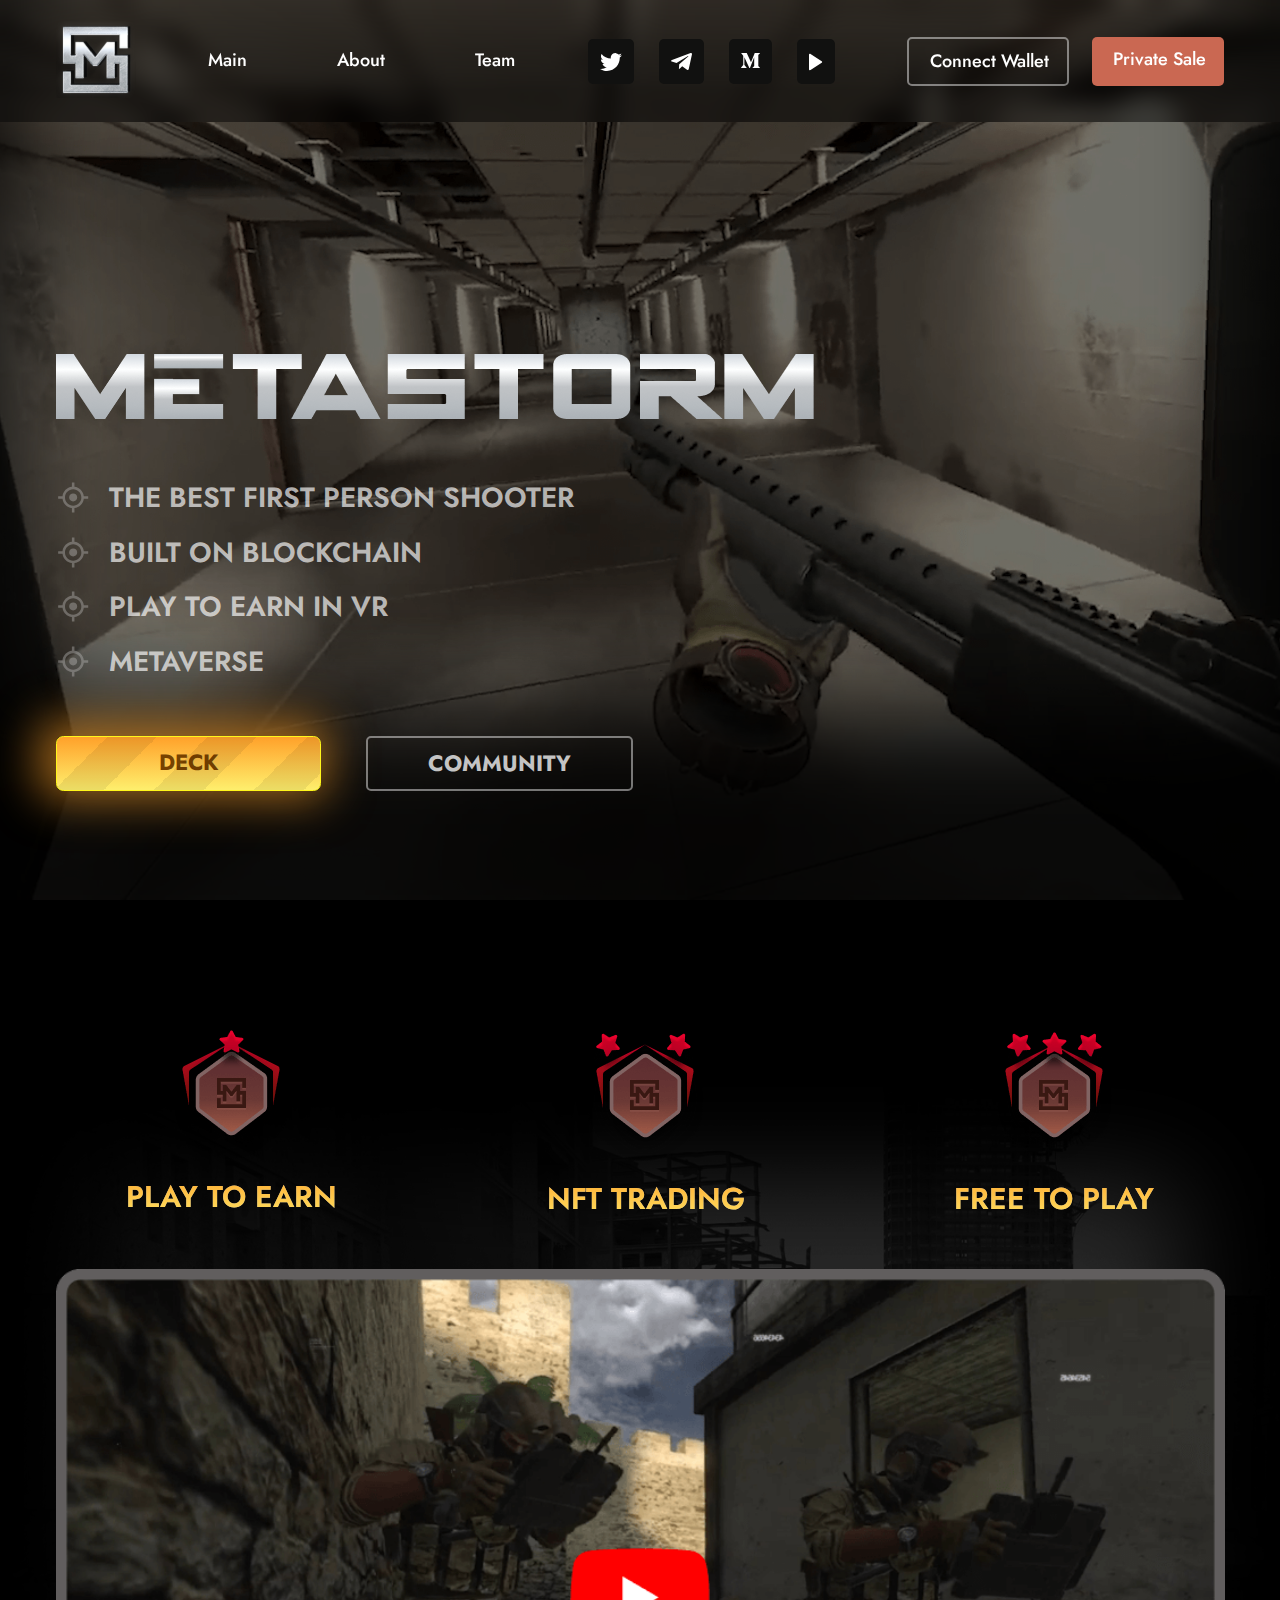
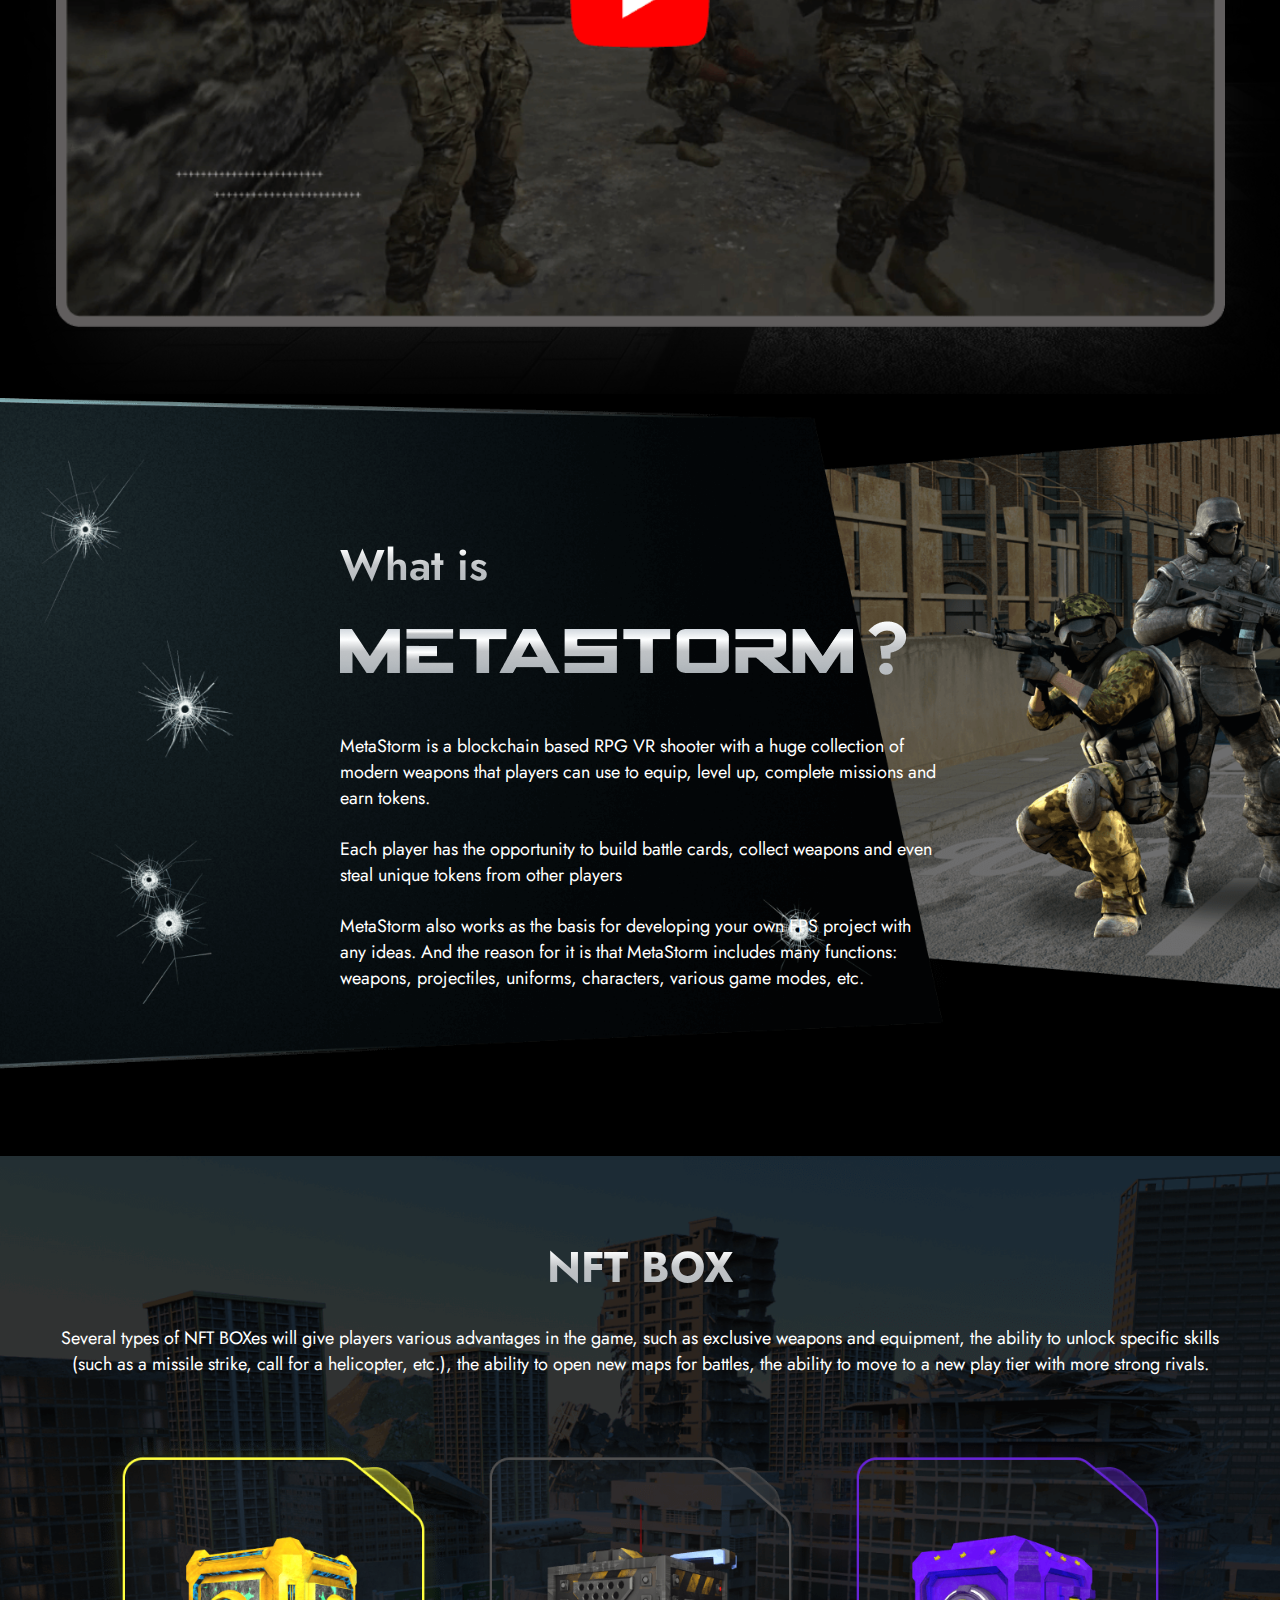
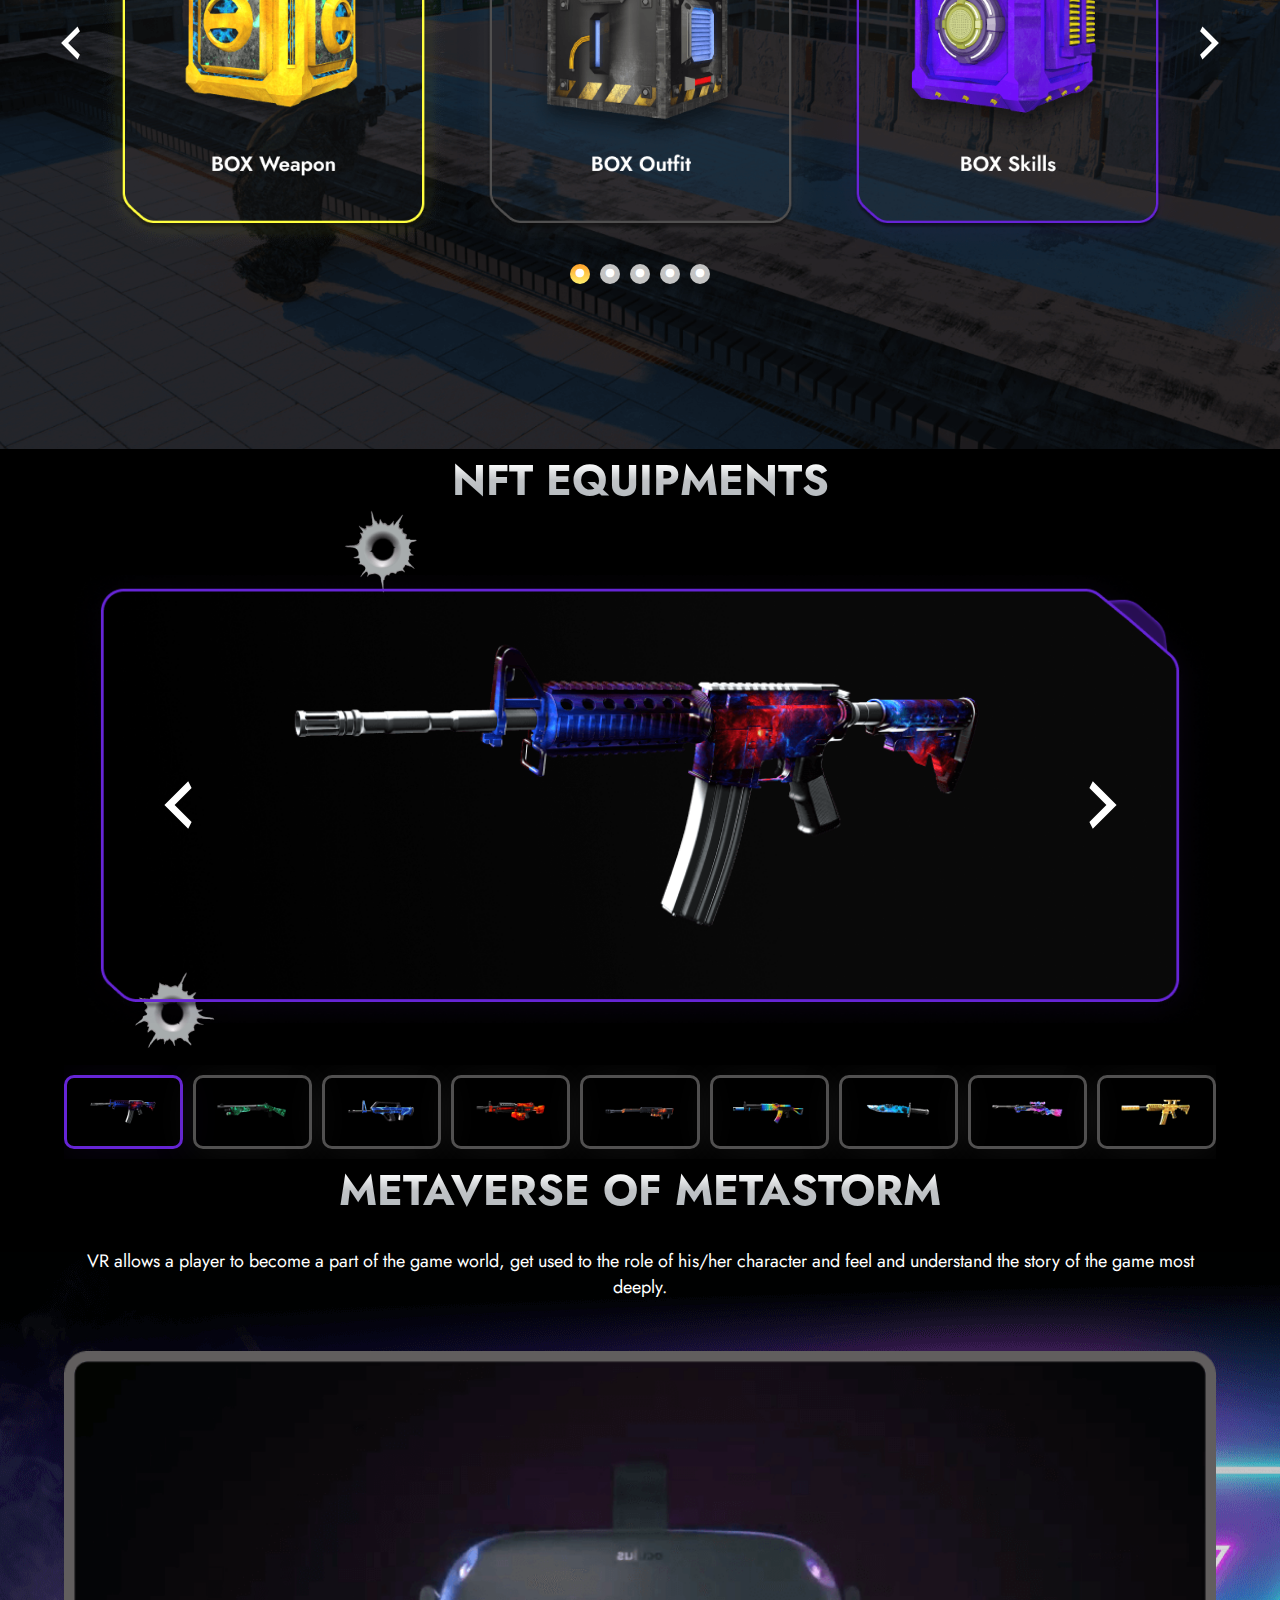
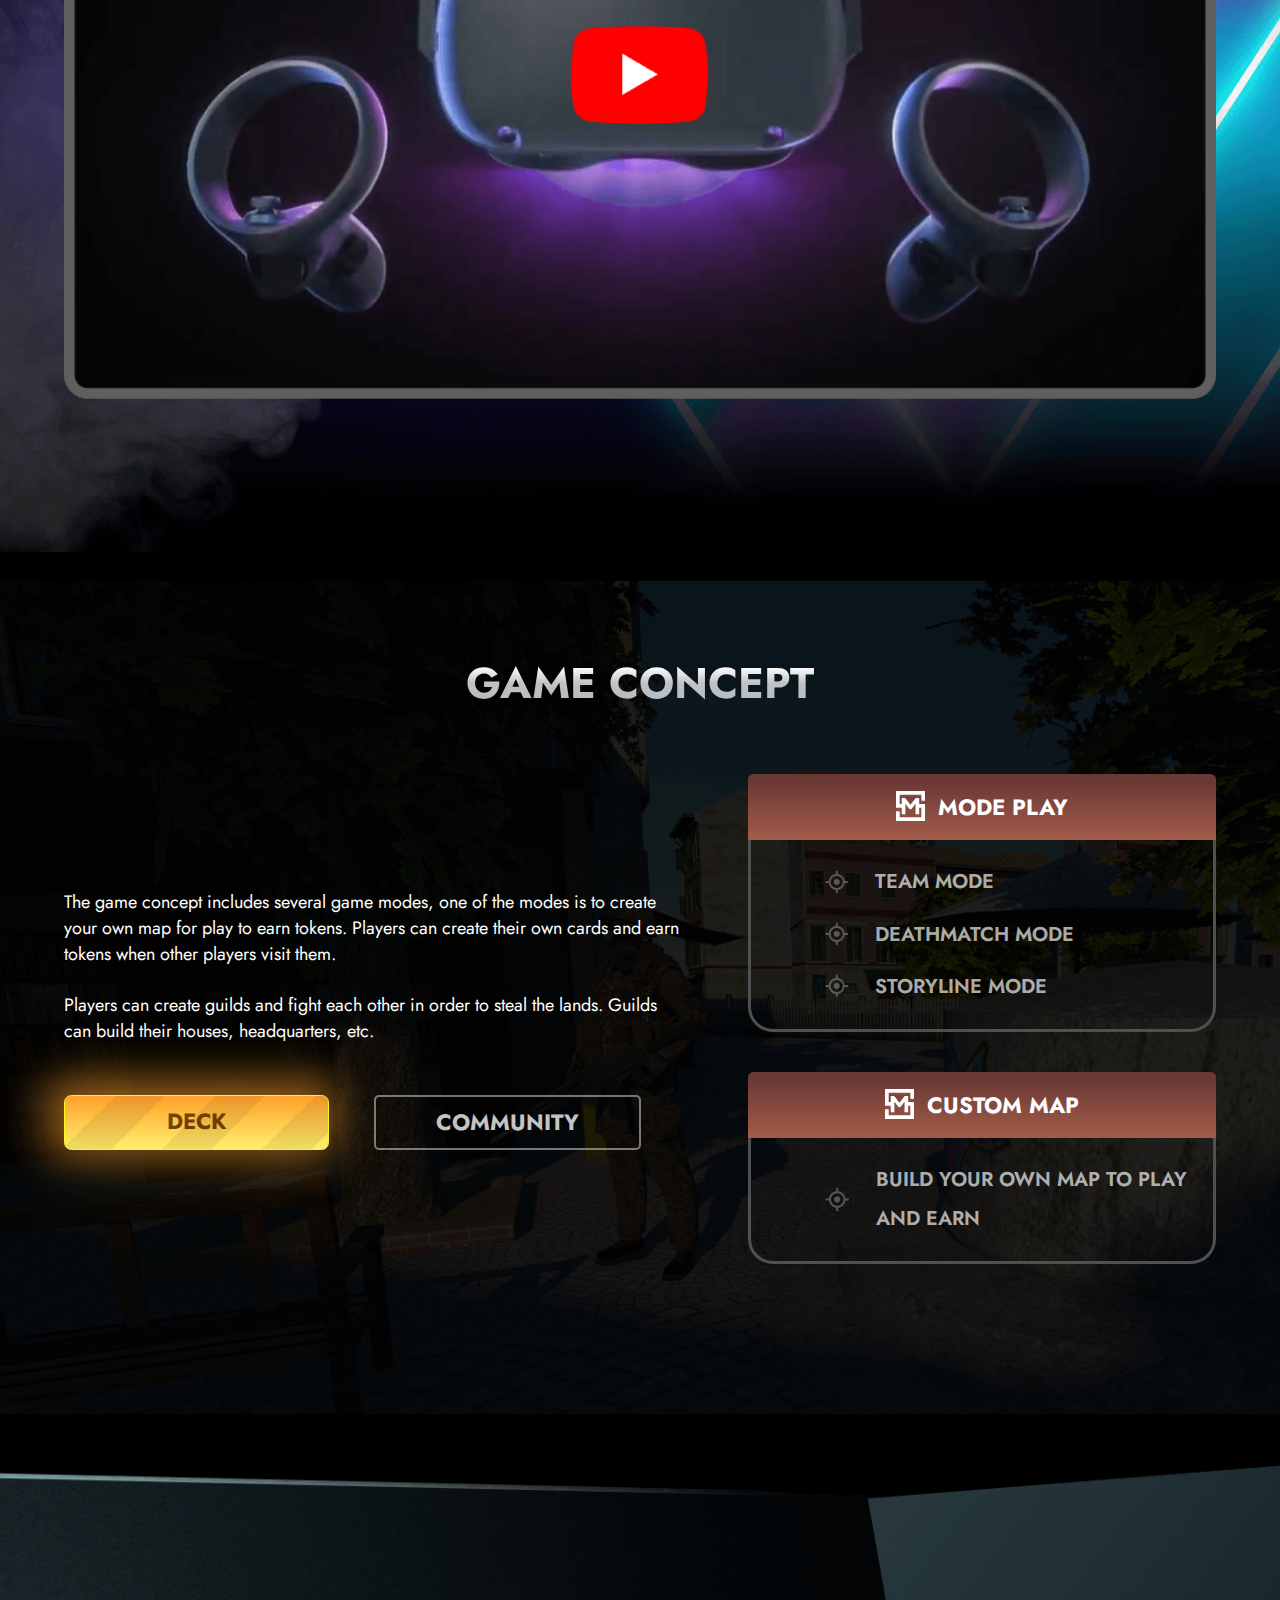
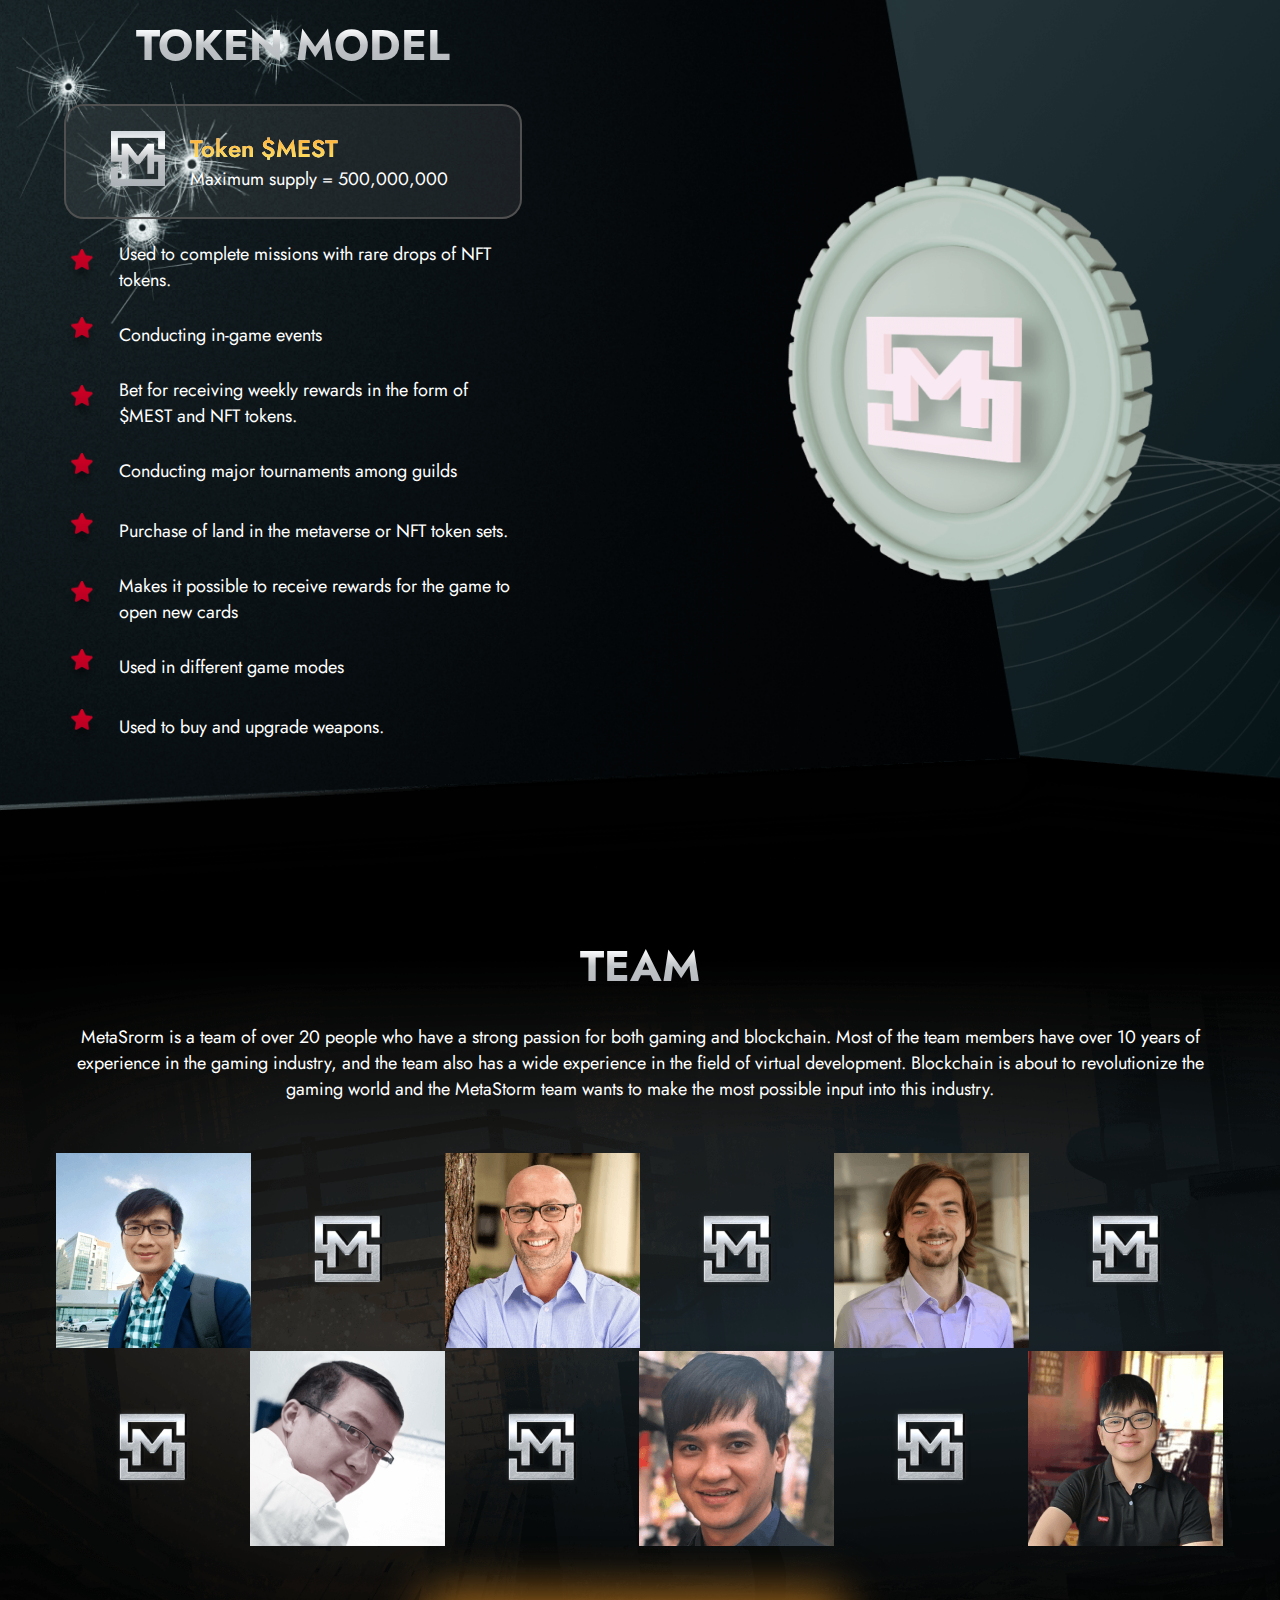
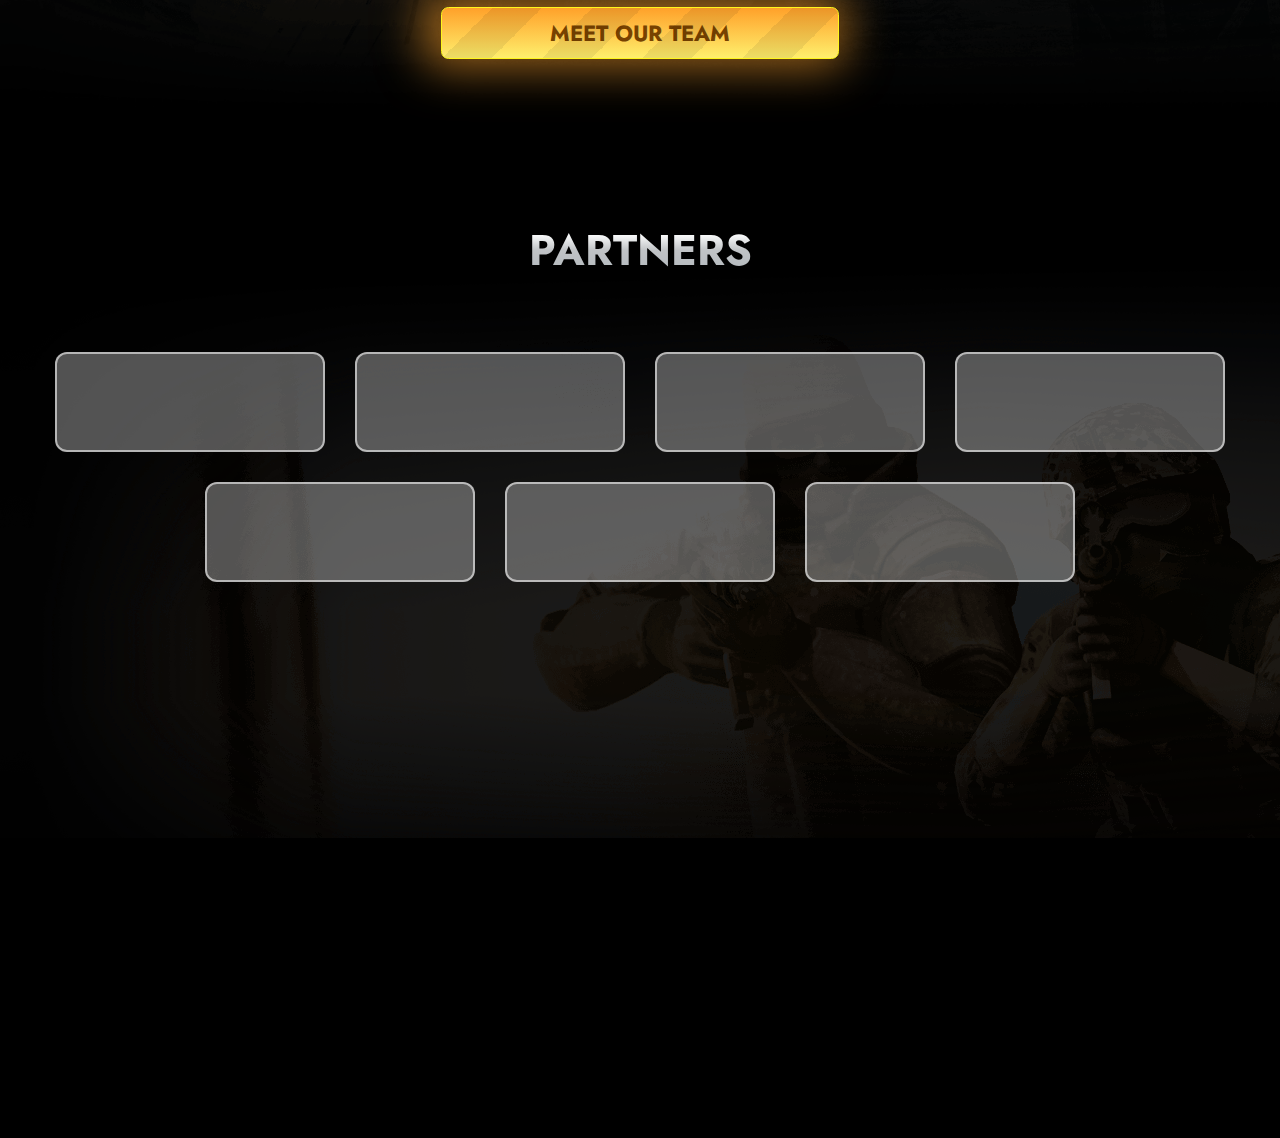
==== index.html @ 5f8cbc93 "deploy_for_chech_bottomSlider" ====
<!DOCTYPE html>
<html lang='en'>

<head>
    <meta charset='UTF-8'>
    <meta http-equiv='X-UA-Compatible' ,content='IE=edge'>
    <meta name='viewport' content='width=device-width, initial-scale=1.0'>
    <link rel="stylesheet" type="text/css" href="slick/slick.css">
    <link rel="stylesheet" type="text/css" href="slick/slick-theme.css">
    <link rel="stylesheet" href="https://cdn.jsdelivr.net/npm/swiper/swiper-bundle.min.css">
    <link rel='stylesheet' href='css/main.css'>
    <link rel='apple-touch-icon' sizes='180x180' href='img/favicon/apple-touch-icon.png'>
    <link rel='icon' type='image/png' sizes='32x32' href='img/favicon/favicon-32x32.png'>
    <link rel='icon' type='image/png' sizes='16x16' href='img/favicon/favicon-16x16.png'>
    <link rel='manifest' href='img/favicon/site.webmanifest'>
    <link rel='mask-icon' href='img/favicon/safari-pinned-tab.svg' color='#5bbad5'>
    <meta name='msapplication-TileColor' content='#2b5797'>
    <meta name='theme-color' content='#ffffff'>
    <link rel="preconnect" href="https://fonts.googleapis.com">
    <link rel="preconnect" href="https://fonts.gstatic.com" crossorigin>
    <link href="https://fonts.googleapis.com/css2?family=Jost:wght@400;500;600;700&display=swap" rel="stylesheet">
    <title>Webmaster</title>
</head>

<body>
    <header>
        <div class="blur_background">
            <div class="header_wrapper">
                <div class="nav_wrapper ">
                    <nav class="container">
                        <div class="logo">
                            <img src="img/Header/logo.svg" alt="">
                        </div>
                        <div class="links">
                            <a href="#">Main</a>
                            <a href="pages/sale.html">About</a>
                            <a href="pages/team.html">Team</a>
                        </div>
                        <div class="followers">
                            <div class="followers_item">
                                <img class="hover_hidden" src="img/Header/twitter.svg" alt="">
                                <img class="hover_block" src="img/Header/twitter_gold.svg" alt="">
                            </div>
                            <div class="followers_item">
                                <img class="hover_hidden" src="img/Header/telegram.svg" alt="">
                                <img class="hover_block" src="img/Header/telegram_gold.svg" alt="">
                            </div>
                            <div class="followers_item">
                                <img class="hover_hidden" src="img/Header/m_icon.svg" alt="">
                                <img class="hover_block" src="img/Header/m_icon_gold.svg" alt="">
                            </div>
                            <div class="followers_item">
                                <img class="hover_hidden" src="img/Header/youtube.svg" alt="">
                                <img class="hover_block" src="img/Header/youtube_gold.svg" alt="">
                            </div>
                        </div>
                        <div class="buttons">
                            <div class="btn1 btn">Connect Wallet</div>
                            <div class="btn2 btn">Private Sale</div>
                        </div>
                    </nav>
                    <div class="links_mobile">
                        <a href="#">Main</a>
                        <a href="pages/sale.html">About</a>
                        <a href="pages/team.html">Team</a>
                    </div>
                </div>
                <div class="header_info_wrapper container">
                    <div class="header_info_title">
                        <img src="img/Header/Title.png" alt="">
                    </div>
                    <div class="header_info_list">
                        <ul class="personal_icon">
                            <li>The Best First Person Shooter</li>
                            <li>Built on Blockchain</li>
                            <li>Play to Earn in VR</li>
                            <li>Metaverse</li>
                        </ul>
                    </div>
                    <div class="header_info_btns">
                        <div class="product">
                            <div class="product-hover"></div>
                            <div class="prodact_text">Deck</div>
                        </div>
                        <div class="buttons">
                            <div class="btn1 btn">Community</div>
                        </div>
                    </div>
                </div>
            </div>
        </div>
    </header>

    <section class="first_video">
        <div class="first_video_wrapper container">
            <div class="first_video_title_icons d_flex">
                <div class="first_video_title_icon_item">
                    <img src="img/Second_section/1.png" alt="">
                    <div class="first_video_title_icon_item_title">Play to earn</div>
                </div>
                <div class="first_video_title_icon_item">
                    <img src="img/Second_section/2.png" alt="">
                    <div class="first_video_title_icon_item_title">NFT Trading</div>
                </div>
                <div class="first_video_title_icon_item">
                    <img src="img/Second_section/3.png" alt="">
                    <div class="first_video_title_icon_item_title">Free to play</div>
                </div>
            </div>
            <div class="first_video_img">
                <img width="100%" src="img/Second_section/youtube_img.png" alt="">
            </div>
        </div>
    </section>

    <section class="third_section ">
        <div class="third_section_wrapper container">
            <div class="third_section_title">What is</div>
            <div class="third_section_subtitle">
                <img src="img/Third_section/title.png" alt="">
            </div>
            <div class="third_section_text">
                <p>MetaStorm is a blockchain based RPG VR shooter with a huge collection of modern weapons that players
                    can use to equip, level up, complete missions and earn tokens.
                </p>

                <p>Each player has the opportunity to build battle cards, collect weapons and even steal unique tokens
                    from other players
                </p>

                <p>MetaStorm also works as the basis for developing your own FPS project with any ideas. And the reason
                    for it is that MetaStorm includes many functions: weapons, projectiles, uniforms, characters,
                    various game modes, etc.</p>
            </div>
        </div>
        <div class="what_img">
            <img width="100%" src="img/Third_section/mobile_bottom_solders.png" alt="">
        </div>
    </section>

    <section class="slider_box">
        <div class="section_info container">
            <div class="section_title">NFT BOX</div>
            <div class="section_subtitle">Several types of NFT BOXes will give players various advantages in the game,
                such as exclusive weapons and equipment, the ability to unlock specific skills (such as a missile
                strike, call for a helicopter, etc.), the ability to open new maps for battles, the ability to move to a
                new play tier with more strong rivals.</div>
        </div>
        <div class="slider_box_wrapper container">
            <div class="slider_box_item">
                <img src="img/Fourth_Part/Slider_Boxes/1_box.png" alt="">
            </div>
            <div class="slider_box_item">
                <img src="img/Fourth_Part/Slider_Boxes/2_box.png" alt="">
            </div>
            <div class="slider_box_item">
                <img src="img/Fourth_Part/Slider_Boxes/3_box.png" alt="">
            </div>
            <div class="slider_box_item">
                <img src="img/Fourth_Part/Slider_Boxes/4_box.png" alt="">
            </div>
            <div class="slider_box_item">
                <img src="img/Fourth_Part/Slider_Boxes/5_box.png" alt="">
            </div>
        </div>
    </section>

    <section class="guns_slider">
        <div class="section_title">NFT EQUIPMENTS</div>


        <div class="container relative_cont">
            <div style="--swiper-navigation-color: #fff; --swiper-pagination-color: #fff" class="swiper mySwiper2">
                <div class="swiper-wrapper">
                    <div class="swiper-slide">
                        <img src="img/Fourth_Part/Slider_Guns/1_gun.png" alt =""/>
                    </div>
                    <div class="swiper-slide">
                        <img src="img/Fourth_Part/2.png" alt =""/>
                    </div>
                    <div class="swiper-slide">
                        <img src="img/Fourth_Part/3.png" alt =""/>
                    </div>
                    <div class="swiper-slide">
                        <img src="img/Fourth_Part/4.png" alt =""/>
                    </div>
                    <div class="swiper-slide">
                        <img src="img/Fourth_Part/5.png" alt =""/>
                    </div>
                    <div class="swiper-slide">
                        <img src="img/Fourth_Part/6.png" alt =""/>
                    </div>
                    <div class="swiper-slide">
                        <img src="img/Fourth_Part/7.png" alt =""/>
                    </div>
                    <div class="swiper-slide">
                        <img src="img/Fourth_Part/8.png" alt =""/>
                    </div>
                    <div class="swiper-slide last_gun_padding">
                        <img src="img/Fourth_Part/9.png" alt =""/>
                    </div>
                </div>

            </div>
            
            <div thumbsSlider="" class="swiper mySwiper container">
                <div class="swiper-wrapper">
                    <div class="swiper-slide">
                        <img src="img/Fourth_Part/Slider_Guns/1_gun.png" alt =""/>
                    </div>
                    <div class="swiper-slide">
                        <img src="img/Fourth_Part/Slider_Guns/2_gun.png" alt =""/>
                    </div>
                    <div class="swiper-slide">
                        <img src="img/Fourth_Part/Slider_Guns/3_gun.png" alt =""/>
                    </div>
                    <div class="swiper-slide">
                        <img src="img/Fourth_Part/Slider_Guns/4_gun.png" alt =""/>
                    </div>
                    <div class="swiper-slide">
                        <img src="img/Fourth_Part/Slider_Guns/5_gun.png" alt =""/>
                    </div>
                    <div class="swiper-slide">
                        <img src="img/Fourth_Part/Slider_Guns/6_gun.png" alt =""/>
                    </div>
                    <div class="swiper-slide">
                        <img src="img/Fourth_Part/Slider_Guns/7_gun.png" alt =""/>
                    </div>
                    <div class="swiper-slide">
                        <img src="img/Fourth_Part/Slider_Guns/8_gun.png" alt =""/>
                    </div>
                    <div class="swiper-slide">
                        <img src="img/Fourth_Part/Slider_Guns/9_gun.png" alt =""/>
                    </div>
                </div>
            </div> 
            <div class="swiper-button-next"></div>
            <div class="swiper-button-prev"></div>
        </div>
 
        <div class="slider_gun_wrapper container desktop_none">
            <div class=" slider_gun_item">
                <img src="img/Fourth_Part/Slider_Guns/1_gun.png" alt="">
            </div>
            <div class=" slider_gun_item">
                <img src="img/Fourth_Part/2.png" alt="">
            </div>
            <div class=" slider_gun_item">
                <img src="img/Fourth_Part/3.png" alt="">
            </div>
            <div class=" slider_gun_item">
                <img src="img/Fourth_Part/4.png" alt="">

            </div>
            <div class=" slider_gun_item">
                <img src="img/Fourth_Part/5.png" alt="">

            </div>
            <div class=" slider_gun_item">
                <img src="img/Fourth_Part/6.png" alt="">
            </div>
            <div class=" slider_gun_item">
                <img src="img/Fourth_Part/7.png" alt="">
            </div>
            <div class=" slider_gun_item">
                <img src="img/Fourth_Part/8.png" alt="">
            </div>
            <div class=" slider_gun_item">
                <img src="img/Fourth_Part/9.png" alt="">
            </div>
        </div>

    </section>

    <div class="mobile_slider_wrapper ">
        <div class="section_title">NFT EQUIPMENTS</div>
        <div class="mobile_slider">
            <div class="mobile_slider_item">
                <img class="desktop_none_img" src="img/Fourth_Part/1_mobile.png" alt="">
            </div>
            <div class="mobile_slider_item">
                <img class="desktop_none_img" src="img/Fourth_Part/2_mobile.png" alt="">
            </div>
            <div class="mobile_slider_item">
                <img class="desktop_none_img" src="img/Fourth_Part/3_mobile.png" alt="">
            </div>
            <div class="mobile_slider_item">
                <img class="desktop_none_img" src="img/Fourth_Part/4_mobile.png" alt="">
            </div>
            <div class="mobile_slider_item">
                <img class="desktop_none_img" src="img/Fourth_Part/5_mobile.png" alt="">
            </div>
            <div class="mobile_slider_item">
                <img class="desktop_none_img" src="img/Fourth_Part/6_mobile.png" alt="">
            </div>
            <div class="mobile_slider_item">
                <img class="desktop_none_img" src="img/Fourth_Part/7_mobile.png" alt="">
            </div>
            <div class="mobile_slider_item">
                <img class="desktop_none_img" src="img/Fourth_Part/8_mobile.png" alt="">
            </div>
            <div class="mobile_slider_item">
                <img class="desktop_none_img" src="img/Fourth_Part/9_mobile.png" alt="">
            </div>

        </div>
    </div>

    <section class="fifth_section">
        <div class="fifth_section_wrapper container">
            <div class="section_info container">
                <div class="section_title">Metaverse of MetaStorm</div>
                <div class="section_subtitle">VR allows a player to become a part of the game world, get used to the role of his/her character and feel and understand the story of the game most deeply.</div>
            </div>
            <div class="first_video_img">
                <img width="100%" src="img/Fifth_Part/youtube.png" alt="">
            </div>
        </div>
    </section>
    <section class="sixth_section">
        <div class="sixth_section_wrapper container">
            <div class="section_title">GAME CONCEPT</div>

            <main>
                <div class="main_item main_item1">

                    <p>The game concept includes several game modes, one of the modes is to create your own map for play to earn tokens. Players can create their own cards and earn tokens when other players visit them.
                    </p>
                    <p class="p_margin-top">Players can create guilds and fight each other in order to steal the lands. Guilds can build their houses, headquarters, etc.</p>
                    <div class="header_info_btns mob_none">
                        <div class="product">
                            <div class="product-hover"></div>
                            <div class="prodact_text">Deck</div>
                        </div>
                        <div class="buttons">
                            <div class="btn1 btn">Community</div>
                        </div>
                    </div>
                </div>
                <div class="main_item main_item2">
                    <div class="main_item2_item">
                        <h3>MODE PLAY</h3>
                        <ul class="personal_icon personal_icon1">
                            <li>Team mode</li>
                            <li>Deathmatch mode</li>
                            <li>Storyline mode</li>
                        </ul>
                    </div>
                    <div class="main_item2_item">
                        <div class="main_item2_item">
                            <h3>CUSTOM MAP</h3>
                            <ul class="personal_icon personal_icon2">
                                <li>Build your own map to play and earn</li>
                            </ul>
                        </div>
                    </div>
                    <div class="header_info_btns desk_none">
                        <div class="product">
                            <div class="product-hover"></div>
                            <div class="prodact_text">Deck</div>
                        </div>
                        <div class="buttons">
                            <div class="btn1 btn">Community</div>
                        </div>
                    </div>
                </div>
            </main>
        </div>
    </section>

    <section class="seventh_section">
        <div class="seventh_section_wrapper container">

            <div class="seventh_section_item seventh_section_item1">
                <div class="seventh_section_item_title">TOKEN MODEL </div>

                <div class="seventh_section_item_card">
                    <div class="seventh_section_item_card_logo">
                        <img width="100%" src="img/Seventh_Part/Vector.png" alt="">
                    </div>
                    <div class="seventh_section_item_card_info">
                        <div class="seventh_section_item_card_info_title">Token $MEST</div>
                        <div class="seventh_section_item_card_info_price">Maximum supply = 500,000,000</div>
                    </div>
                </div>

                <div class="seventh_section_item_list">
                    <ul>
                        <div class="li_flex">
                            <img src="img/Seventh_Part/Red_star.png" alt="">
                            <li>Used to complete missions with rare drops of NFT tokens.
                            </li>
                        </div>

                        <div class="li_flex">
                            <img src="img/Seventh_Part/Red_star.png" alt="">
                            <li>Conducting in-game events
                            </li>
                        </div>
                        
                        <div class="li_flex">
                            <img src="img/Seventh_Part/Red_star.png" alt="">
                            <li>Bet for receiving weekly rewards in the form of $MEST and NFT tokens.
                            </li>
                        </div>
                        
                        <div class="li_flex">
                            <img src="img/Seventh_Part/Red_star.png" alt="">
                            <li>Conducting major tournaments among guilds
                            </li>
                        </div>
                        
                        <div class="li_flex">
                            <img src="img/Seventh_Part/Red_star.png" alt="">
                            <li>Purchase of land in the metaverse or NFT token sets.
                            </li>
                        </div>
                        
                        <div class="li_flex">
                            <img src="img/Seventh_Part/Red_star.png" alt="">
                            <li>Makes it possible to receive rewards for the game to open new cards
                            </li>
                        </div>
                        
                        <div class="li_flex">
                            <img src="img/Seventh_Part/Red_star.png" alt="">
                            <li>Used in different game modes
                            </li>
                        </div>
                        
                        <div class="li_flex">
                            <img src="img/Seventh_Part/Red_star.png" alt="">
                        <li>Used to buy and upgrade weapons.</li>

                        </div>
                    </ul>
                </div>
            </div>

            <div class="seventh_section_item seventh_section_item2">
                <img width="100%" src="img/Seventh_Part/big_coin.png" alt="">
            </div>
        </div>
    </section>


    <section class="team">
        <div class="team_wrapper container">
            <div class="section_info container">
                <div class="section_title">Team</div>
                <div class="section_subtitle">MetaSrorm is a team of over 20 people who have a strong passion for both gaming and blockchain. Most of the team members have over 10 years of experience in the gaming industry, and the team also has a wide experience in the field of virtual development. Blockchain is about to revolutionize the gaming world and the MetaStorm team wants to make the most possible input into this industry.</div>
            </div>

            <div class="team_flex_container">
                <div class="team_flex_item_contaner team_flex_item_contaner1">
                    <div class="team_flex_item">
                        <div class="team_flex_item_img team_flex_item_img1">
                            <img src="img/9_Part/1.png" alt="">
                        </div>
                        <div class="team_flex_item_img item_img_vector item_img_vector1">
                            <img src="img/9_Part/vector.png" alt="">

                        </div>
                    </div>
                    <div class="team_flex_item">
                        <div class="team_flex_item_img item_img_vector item_img_vector2">
                            <img src="img/9_Part/vector.png" alt="">
                        </div>
                        <div class="team_flex_item_img team_flex_item_img2">
                            <img src="img/9_Part/6.png" alt="">
                        </div>

                    </div>
                </div>
                <div class="team_flex_item_contaner team_flex_item_contaner2">
                    <div class="team_flex_item">
                        <div class="team_flex_item_img team_flex_item_img3">
                            <img src="img/9_Part/2.png" alt="">
                        </div>
                        <div class="team_flex_item_img item_img_vector item_img_vector3">
                            <img src="img/9_Part/vector.png" alt="">

                        </div>
                    </div>
                    <div class="team_flex_item">
                        <div class="team_flex_item_img item_img_vector item_img_vector4">
                            <img src="img/9_Part/vector.png" alt="">
                        </div>
                        <div class="team_flex_item_img team_flex_item_img4">
                            <img src="img/9_Part/5.png" alt="">
                        </div>

                    </div>
                </div>
                <div class="team_flex_item_contaner team_flex_item_contaner3">
                    <div class="team_flex_item">
                        <div class="team_flex_item_img team_flex_item_img5">
                            <img src="img/9_Part/3.png" alt="">
                        </div>
                        <div class="team_flex_item_img item_img_vector item_img_vector5">
                            <img src="img/9_Part/vector.png" alt="">

                        </div>
                    </div>
                    <div class="team_flex_item">
                        <div class="team_flex_item_img item_img_vector item_img_vector6">
                            <img src="img/9_Part/vector.png" alt="">
                        </div>
                        <div class="team_flex_item_img team_flex_item_img6">
                            <img src="img/9_Part/4.png" alt="">
                        </div>

                    </div>
                </div>
            </div>
            <div class="header_info_btns">
                <div class="product">
                    <div class="product-hover"></div>
                    <div class="prodact_text">MEET OUR TEAM</div>
                </div>
            </div>
        </div>
    </section>

    <section class="partners">
        <div class="partners_wrapper container">
            <div class="section_title">PARTNERS</div>
            <div class="blocks_wrapper mobile_slider_none">
                <div class="block_item"></div>
                <div class="block_item"></div>
                <div class="block_item"></div>
                <div class="block_item"></div>
                <div class="block_item"></div>
                <div class="block_item"></div>
                <div class="block_item"></div>
            </div>
            <!-- <div class="blocks_wrapper desktop_slider_none">

            </div> -->
            <div class=" container desktop_slider_none">
                <div class="block_item"></div>
                <div class="block_item"></div>
                <div class="block_item"></div>
                <div class="block_item"></div>
                <div class="block_item"></div>
                <div class="block_item"></div>
                <div class="block_item"></div>
            </div>
        </div>
    </section>







    <script src="https://cdnjs.cloudflare.com/ajax/libs/jquery/3.6.0/jquery.min.js"></script>
    <script src="slick/slick.min.js"></script>
    <script src="https://cdn.jsdelivr.net/npm/swiper/swiper-bundle.min.js"></script>
    <script src='js/script.js'></script>
</body>

</html>
---- css/main.css ----
@charset "UTF-8";
@media (max-width: 439.98px) {
  .followers {
    -webkit-box-ordinal-group: 1 !important;
        -ms-flex-order: 0 !important;
            order: 0 !important;
  }
  .buttons {
    -webkit-box-ordinal-group: 2 !important;
        -ms-flex-order: 1 !important;
            order: 1 !important;
    width: 100%;
  }
  .buttons .btn {
    width: 100%;
  }
  nav {
    gap: 5px;
    -ms-flex-wrap: wrap !important;
        flex-wrap: wrap !important;
    -webkit-box-pack: center !important;
        -ms-flex-pack: center !important;
            justify-content: center !important;
  }
  nav .buttons .btn {
    font-size: 18px !important;
  }
  .followers .followers_item {
    width: auto !important;
    height: auto !important;
  }
  .logo {
    width: 59px !important;
    margin-right: 5%;
    height: auto !important;
  }
  .nav_wrapper {
    background: none !important;
    -webkit-backdrop-filter: none !important;
    backdrop-filter: none !important;
  }
  header {
    background: url(../img/Header/mobile_intro.png) !important;
    background-repeat: no-repeat !important;
    background-size: cover;
    background-position: center;
    -webkit-box-shadow: none !important;
            box-shadow: none !important;
  }
}
@media (min-width: 320px) and (max-width: 575.98px) {
  nav {
    padding: 0 15px !important;
  }
  nav .logo {
    width: 38px;
    height: 42px;
    min-width: 38px;
    min-height: 42px;
    -webkit-box-ordinal-group: 0;
        -ms-flex-order: -1;
            order: -1;
  }
  nav .logo img {
    width: 100%;
    height: 100%;
  }
  nav .followers {
    -webkit-box-ordinal-group: 2;
        -ms-flex-order: 1;
            order: 1;
    gap: 10px !important;
  }
  nav .buttons {
    -webkit-box-ordinal-group: 1;
        -ms-flex-order: 0;
            order: 0;
    gap: 5px !important;
  }
  nav .buttons .btn {
    font-size: 12px;
    padding: 6px 3px 6px 6px !important;
  }
  .links_mobile {
    margin-top: 13px;
    padding: 14px 0 0;
    -ms-flex-pack: distribute;
        justify-content: space-around;
  }
  .links_mobile a {
    font-size: 25px !important;
  }
  .links_mobile a::after {
    margin-top: 12px !important;
  }
  .header_info_wrapper {
    text-align: center !important;
    margin-top: 61px !important;
    padding: 0 23px;
  }
  .header_info_wrapper .header_info_title {
    max-width: 545px;
    margin: auto;
  }
  .header_info_wrapper .header_info_title img {
    width: 100%;
  }
  .header_info_wrapper .header_info_btns {
    -webkit-box-pack: center;
        -ms-flex-pack: center;
            justify-content: center;
    -ms-flex-wrap: wrap;
        flex-wrap: wrap;
    gap: 15px;
  }
  .header_info_wrapper .header_info_btns .buttons {
    width: 100%;
  }
  .header_info_wrapper .header_info_btns .buttons .btn1 {
    padding: 9px 18px 10px 21px;
    width: 100%;
  }
  .header_info_wrapper .header_info_btns .product {
    display: -webkit-box;
    display: -ms-flexbox;
    display: flex;
    -webkit-box-pack: center;
        -ms-flex-pack: center;
            justify-content: center;
    width: 100%;
  }
  .personal_icon {
    display: -webkit-inline-box;
    display: -ms-inline-flexbox;
    display: inline-flex;
    -webkit-box-orient: vertical;
    -webkit-box-direction: normal;
        -ms-flex-direction: column;
            flex-direction: column;
    font-size: 16px !important;
    gap: 20px;
  }
  .personal_icon li {
    display: -webkit-inline-box;
    display: -ms-inline-flexbox;
    display: inline-flex;
    -webkit-box-align: start !important;
        -ms-flex-align: start !important;
            align-items: flex-start !important;
    gap: 19px;
    text-align: left;
  }
}
@media (min-width: 576px) and (max-width: 767.98px) {
  nav {
    padding: 0 15px !important;
    -ms-flex-pack: distribute !important;
        justify-content: space-around !important;
  }
  nav .logo {
    width: 38px;
    height: 42px;
    -webkit-box-ordinal-group: 0;
        -ms-flex-order: -1;
            order: -1;
  }
  nav .logo img {
    width: 100%;
    height: 100%;
  }
  nav .followers {
    -webkit-box-ordinal-group: 2 !important;
        -ms-flex-order: 1 !important;
            order: 1 !important;
    gap: 0 !important;
  }
  nav .buttons {
    -webkit-box-ordinal-group: 1 !important;
        -ms-flex-order: 0 !important;
            order: 0 !important;
  }
  nav .buttons .btn {
    padding: 6px 3px 6px 6px !important;
  }
  .links_mobile {
    margin-top: 13px;
    padding: 14px 0 0;
    -ms-flex-pack: distribute;
        justify-content: space-around;
  }
  .links_mobile a {
    font-size: 25px !important;
  }
  .links_mobile a::after {
    margin-top: 12px !important;
  }
  .header_info_wrapper {
    text-align: center !important;
    margin-top: 61px !important;
    padding: 0 23px;
  }
  .header_info_wrapper .header_info_title {
    max-width: 545px;
    margin: auto;
  }
  .header_info_wrapper .header_info_title img {
    width: 100%;
  }
  .header_info_wrapper .header_info_btns {
    -webkit-box-pack: center;
        -ms-flex-pack: center;
            justify-content: center;
  }
  .personal_icon {
    display: -webkit-inline-box;
    display: -ms-inline-flexbox;
    display: inline-flex;
    -webkit-box-orient: vertical;
    -webkit-box-direction: normal;
        -ms-flex-direction: column;
            flex-direction: column;
  }
  .personal_icon li {
    list-style: none;
    /* justify-content: center; */
    display: -webkit-inline-box;
    display: -ms-inline-flexbox;
    display: inline-flex;
    -webkit-box-align: center;
        -ms-flex-align: center;
            align-items: center;
    gap: 19px;
  }
}
@media (min-width: 768px) and (max-width: 991.98px) {
  nav {
    padding: 0 3% !important;
  }
  nav .logo {
    -webkit-box-ordinal-group: 0;
        -ms-flex-order: -1;
            order: -1;
  }
  nav .followers {
    -webkit-box-ordinal-group: 2 !important;
        -ms-flex-order: 1 !important;
            order: 1 !important;
  }
  nav .buttons {
    -webkit-box-ordinal-group: 1 !important;
        -ms-flex-order: 0 !important;
            order: 0 !important;
  }
  .links_mobile {
    margin-top: 13px;
    padding: 14px 0 0;
    -ms-flex-pack: distribute;
        justify-content: space-around;
  }
  .links_mobile a {
    font-size: 25px !important;
  }
  .links_mobile a::after {
    margin-top: 12px !important;
  }
  .header_info_wrapper {
    text-align: center !important;
    margin-top: 61px !important;
  }
  .header_info_wrapper .header_info_title {
    max-width: 545px;
    margin: auto;
  }
  .header_info_wrapper .header_info_title img {
    width: 100%;
  }
  .header_info_wrapper .header_info_btns {
    -webkit-box-pack: center;
        -ms-flex-pack: center;
            justify-content: center;
  }
  .personal_icon {
    display: -webkit-inline-box;
    display: -ms-inline-flexbox;
    display: inline-flex;
    -webkit-box-orient: vertical;
    -webkit-box-direction: normal;
        -ms-flex-direction: column;
            flex-direction: column;
  }
  .personal_icon li {
    list-style: none;
    /* justify-content: center; */
    display: -webkit-inline-box;
    display: -ms-inline-flexbox;
    display: inline-flex;
    -webkit-box-align: center;
        -ms-flex-align: center;
            align-items: center;
    gap: 19px;
  }
}
@media (min-width: 992px) and (max-width: 1199.98px) {
  nav {
    padding: 0 3% !important;
  }
  .links {
    display: -webkit-box !important;
    display: -ms-flexbox !important;
    display: flex !important;
    gap: 40px;
  }
  .links_mobile {
    display: none !important;
  }
  .links_mobile {
    border: none !important;
  }
  .header_info_wrapper {
    text-align: center !important;
  }
  .header_info_wrapper .header_info_btns {
    -webkit-box-pack: center;
        -ms-flex-pack: center;
            justify-content: center;
  }
  .personal_icon {
    display: -webkit-inline-box;
    display: -ms-inline-flexbox;
    display: inline-flex;
    -webkit-box-orient: vertical;
    -webkit-box-direction: normal;
        -ms-flex-direction: column;
            flex-direction: column;
  }
  .personal_icon li {
    list-style: none;
    /* justify-content: center; */
    display: -webkit-inline-box;
    display: -ms-inline-flexbox;
    display: inline-flex;
    -webkit-box-align: center;
        -ms-flex-align: center;
            align-items: center;
    gap: 19px;
  }
  header {
    margin-bottom: 10% !important;
  }
}
@media (min-width: 1200px) and (max-width: 1399.98px) {
  .links {
    display: -webkit-box !important;
    display: -ms-flexbox !important;
    display: flex !important;
    gap: 90px;
  }
  .links_mobile {
    display: none !important;
  }
  .links_mobile {
    border: none !important;
  }
  header {
    margin-bottom: 10% !important;
  }
}
@media (min-width: 1400px) {
  .links {
    display: -webkit-box !important;
    display: -ms-flexbox !important;
    display: flex !important;
    gap: 90px;
  }
  .links_mobile {
    display: none !important;
  }
  .links_mobile {
    border: none !important;
  }
  header {
    margin-bottom: 10% !important;
  }
}
@media (max-width: 889.98px) {
  .first_video_title_icons {
    -ms-flex-wrap: wrap;
        flex-wrap: wrap;
    -webkit-box-pack: center !important;
        -ms-flex-pack: center !important;
            justify-content: center !important;
    gap: 100px;
  }
  .first_video_title_icons .first_video_title_icon_item {
    min-width: 200px;
  }
}
@media (min-width: 320px) and (max-width: 575.98px) {
  .first_video_wrapper {
    padding: 0 5%;
  }
  .first_video_title_icons {
    -ms-flex-wrap: wrap;
        flex-wrap: wrap;
    gap: 100px;
  }
}
@media (min-width: 576px) and (max-width: 767.98px) {
  .first_video_wrapper {
    padding: 0 5%;
  }
  .first_video_title_icons {
    -ms-flex-wrap: wrap;
        flex-wrap: wrap;
    gap: 100px;
  }
}
@media (min-width: 768px) and (max-width: 991.98px) {
  .first_video_wrapper {
    padding: 0 5%;
  }
}
@media (min-width: 992px) and (max-width: 1199.98px) {
  .first_video_wrapper {
    padding: 0 5%;
  }
}
@media (min-width: 320px) and (max-width: 575.98px) {
  .third_section_wrapper {
    padding: 0 5%;
  }
  .third_section_wrapper p {
    font-size: 16px !important;
  }
  .third_section_wrapper .third_section_subtitle img {
    width: 100%;
  }
}
@media (min-width: 576px) and (max-width: 767.98px) {
  .third_section_wrapper {
    padding: 0 5%;
  }
  .third_section_wrapper p {
    font-size: 16px !important;
  }
  .third_section_wrapper .third_section_subtitle img {
    width: 100%;
  }
}
@media (min-width: 1200px) and (max-width: 1399.98px) {
  .what_img {
    display: none !important;
  }
}
@media (min-width: 1400px) {
  .what_img {
    display: none !important;
  }
}
@media (min-width: 320px) and (max-width: 575.98px) {
  .slider_box_wrapper.container {
    max-width: 90% !important;
  }
  .slider_box, .section_subtitle {
    padding: 5%;
  }
  .relative_cont {
    display: none !important;
  }
  .guns_slider {
    padding: 5% 0;
  }
  .guns_slider .section_title {
    margin-bottom: 5%;
  }
  .guns_slider {
    display: none !important;
  }
  .mobile_slider_wrapper {
    display: block !important;
    padding: 0 5%;
  }
  .mobile_slider_wrapper img {
    width: 100%;
  }
  .section_title {
    font-size: 30px !important;
    line-height: 43px !important;
  }
}
@media (min-width: 576px) and (max-width: 767.98px) {
  .slider_box_wrapper.container {
    max-width: 90% !important;
  }
  .slider_box, .section_subtitle {
    padding: 5%;
  }
  .relative_cont {
    display: none !important;
  }
  .guns_slider {
    padding: 5% 0;
  }
  .guns_slider .section_title {
    margin-bottom: 5%;
  }
  .slider_gun_wrapper.container {
    max-width: 500px !important;
  }
  .slider_gun_wrapper.container .slider_gun_item {
    height: 200px !important;
    padding: 37px 0 0 78px;
  }
  .slider_gun_wrapper.container .slider_gun_item img {
    width: 76% !important;
  }
}
@media (min-width: 768px) and (max-width: 991.98px) {
  .slider_box_wrapper.container {
    max-width: 90% !important;
  }
  .slider_box, .section_subtitle {
    padding: 5%;
  }
  .mySwiper2 .swiper-slide {
    background: transparent !important;
  }
  .swiper-button-next {
    right: 50px !important;
  }
  .swiper-button-prev {
    left: 50px !important;
  }
  .mySwiper2.container {
    max-width: 1169px !important;
  }
  .mySwiper2.container .swiper-slide {
    max-width: 100%;
    padding: 125px 200px !important;
    background: transparent !important;
  }
  .last_gun_padding {
    padding: 65px 230px !important;
  }
  .last_gun_padding img {
    width: 207% !important;
  }
  .swiper-button-prev, .swiper-rtl .swiper-button-next {
    left: 80px;
    right: auto;
  }
  .swiper-button-next, .swiper-rtl .swiper-button-prev {
    right: 80px;
    left: auto;
  }
  .guns_slider {
    padding: 0 8% !important;
  }
  .slider_gun_wrapper {
    max-width: 100% !important;
  }
  .desktop_none {
    display: none;
  }
  .mySwiper .swiper-wrapper {
    -ms-flex-wrap: wrap !important;
        flex-wrap: wrap !important;
    -webkit-box-pack: center !important;
        -ms-flex-pack: center !important;
            justify-content: center !important;
  }
  .mySwiper .swiper-wrapper .swiper-slide {
    margin-bottom: 2% !important;
    min-width: 98px !important;
  }
  .mySwiper .swiper-wrapper .swiper-slide img {
    width: auto !important;
  }
}
@media (min-width: 992px) and (max-width: 1199.98px) {
  .slider_box_wrapper.container {
    max-width: 900px !important;
  }
  .slider_box, .section_subtitle {
    padding: 5%;
  }
  .mySwiper2 .swiper-slide {
    background: transparent !important;
  }
  .swiper-button-next {
    right: 50px !important;
  }
  .swiper-button-prev {
    left: 50px !important;
  }
  .mySwiper2.container {
    max-width: 1169px !important;
  }
  .mySwiper2.container .swiper-slide {
    max-width: 100%;
    padding: 125px 200px !important;
    background: transparent !important;
  }
  .last_gun_padding {
    padding: 65px 230px !important;
  }
  .last_gun_padding img {
    width: 131% !important;
  }
  .swiper-button-prev, .swiper-rtl .swiper-button-next {
    left: 80px;
    right: auto;
  }
  .swiper-button-next, .swiper-rtl .swiper-button-prev {
    right: 80px;
    left: auto;
  }
  .guns_slider {
    padding: 0 8% !important;
  }
  .slider_gun_wrapper {
    max-width: 100% !important;
  }
  .desktop_none {
    display: none;
  }
  .mySwiper .swiper-wrapper {
    -ms-flex-wrap: wrap !important;
        flex-wrap: wrap !important;
    -webkit-box-pack: center !important;
        -ms-flex-pack: center !important;
            justify-content: center !important;
  }
  .mySwiper .swiper-wrapper .swiper-slide {
    margin-bottom: 2% !important;
  }
  .mySwiper .swiper-wrapper .swiper-slide img {
    width: auto !important;
  }
}
@media (min-width: 1200px) and (max-width: 1399.98px) {
  .slider_box_wrapper.container {
    max-width: 1100px !important;
  }
  .gap {
    gap: 0 !important;
  }
  .mySwiper2.container {
    max-width: 1169px !important;
  }
  .mySwiper2.container .swiper-slide {
    max-width: 100%;
  }
  .last_gun_padding {
    padding: 65px 230px !important;
  }
  .last_gun_padding img {
    width: 85% !important;
  }
  .swiper-button-prev, .swiper-rtl .swiper-button-next {
    left: 100px !important;
    right: auto;
  }
  .swiper-button-next, .swiper-rtl .swiper-button-prev {
    right: 100px !important;
    left: auto;
  }
  .guns_slider {
    padding: 0 5% !important;
  }
  .slider_gun_item {
    height: 450px !important;
  }
  .slider_gun_wrapper {
    max-width: 100% !important;
  }
  .desktop_none {
    display: none;
  }
}
@media (min-width: 1400px) {
  .desktop_none {
    display: none;
  }
}
@media (min-width: 320px) and (max-width: 575.98px) {
  .mobile_slider_wrapper, .guns_slider {
    padding: 75px 0 0 !important;
  }
  .fifth_section {
    background: url(../img/Fifth_Part/mobile.png) !important;
    background-repeat: no-repeat !important;
    background-size: cover !important;
    padding-top: 150px !important;
    -webkit-box-shadow: 0px -100px 73px -6px rgba(0, 0, 0, 0.94);
            box-shadow: 0px -100px 73px -6px rgba(0, 0, 0, 0.94);
  }
  .sixth_section {
    background: url(../img/Sixth_Part/mobile.png) !important;
  }
  .sixth_section .desk_none {
    display: -webkit-box !important;
    display: -ms-flexbox !important;
    display: flex !important;
    margin-top: 0 !important;
    -webkit-box-pack: center;
        -ms-flex-pack: center;
            justify-content: center;
    -ms-flex-wrap: wrap;
        flex-wrap: wrap;
    gap: 15px !important;
  }
  .sixth_section .desk_none .product, .sixth_section .desk_none .buttons {
    width: 100%;
    display: block;
  }
  .sixth_section .mob_none {
    display: none !important;
  }
  .sixth_section main {
    -ms-flex-wrap: wrap;
        flex-wrap: wrap;
  }
  .sixth_section main .main_item {
    width: 100%;
  }
  .sixth_section main .personal_icon2 li::before {
    width: 40px;
    height: 26px;
    max-width: 40px;
    max-height: 26px;
    background-size: contain;
  }
  .sixth_section main .main_item2 {
    display: -webkit-box;
    display: -ms-flexbox;
    display: flex;
  }
  .sixth_section main .main_item2 .main_item2_item {
    width: 100%;
  }
  .sixth_section ul {
    padding: 22px 22px 10px 20px !important;
    gap: 0 !important;
  }
  .sixth_section ul li {
    font-size: 16px !important;
  }
}
@media (min-width: 576px) and (max-width: 767.98px) {
  .fifth_section {
    background: url(../img/Fifth_Part/mobile.png) !important;
    background-repeat: no-repeat !important;
    background-size: cover !important;
    padding-top: 150px !important;
  }
  .sixth_section {
    background: url(../img/Sixth_Part/mobile.png) !important;
    background-repeat: no-repeat !important;
    background-size: cover !important;
  }
  .sixth_section .desk_none {
    display: -webkit-box !important;
    display: -ms-flexbox !important;
    display: flex !important;
    margin-top: 0 !important;
    -webkit-box-pack: center;
        -ms-flex-pack: center;
            justify-content: center;
  }
  .sixth_section .mob_none {
    display: none !important;
  }
  .sixth_section main {
    -ms-flex-wrap: wrap;
        flex-wrap: wrap;
  }
  .sixth_section main .main_item {
    width: 100%;
  }
  .sixth_section main .main_item1 .header_info_btns {
    -webkit-box-pack: center;
        -ms-flex-pack: center;
            justify-content: center;
  }
  .sixth_section main .main_item2 {
    display: -webkit-box;
    display: -ms-flexbox;
    display: flex;
  }
  .sixth_section main .main_item2 .main_item2_item {
    width: 100%;
  }
  .sixth_section ul {
    padding: 22px 22px 10px 20px !important;
  }
}
@media (min-width: 768px) and (max-width: 991.98px) {
  .sixth_section .personal_icon2 li::before {
    width: 40px;
    height: 26px;
  }
  .sixth_section main {
    -ms-flex-wrap: wrap;
        flex-wrap: wrap;
  }
  .sixth_section main .main_item {
    width: 100%;
  }
  .sixth_section main .main_item1 {
    text-align: center;
  }
  .sixth_section main .main_item1 .header_info_btns {
    -webkit-box-pack: center;
        -ms-flex-pack: center;
            justify-content: center;
  }
  .sixth_section main .main_item2 {
    display: -webkit-box;
    display: -ms-flexbox;
    display: flex;
    -webkit-box-orient: horizontal !important;
    -webkit-box-direction: normal !important;
        -ms-flex-direction: row !important;
            flex-direction: row !important;
  }
  .sixth_section main .main_item2 .main_item2_item {
    width: 100%;
  }
  .sixth_section ul {
    padding: 22px 22px 10px 20px !important;
  }
}
@media (min-width: 992px) and (max-width: 1199.98px) {
  .sixth_section .personal_icon1 li::before {
    width: 26px;
    height: 26px;
  }
  .sixth_section .personal_icon2 li::before {
    width: 38px !important;
    height: 26px;
  }
  .sixth_section ul {
    padding: 22px 22px 10px 20px !important;
  }
}
@media (min-width: 1200px) and (max-width: 1399.98px) {
  .personal_icon2 li::before {
    width: 34px !important;
    height: 26px !important;
  }
}
@media (min-width: 1400px) {
  .personal_icon2 li::before {
    width: 34px !important;
    height: 26px !important;
  }
}
@media (min-width: 320px) and (max-width: 575.98px) {
  .seventh_section_wrapper {
    gap: 50px !important;
    -webkit-box-orient: vertical;
    -webkit-box-direction: normal;
        -ms-flex-direction: column;
            flex-direction: column;
  }
  .seventh_section {
    padding: 200px 20px 190px !important;
  }
  .seventh_section_item1, .seventh_section_item2 {
    width: 100% !important;
  }
  .seventh_section_item_card_info_title {
    font-size: 24px !important;
  }
  .seventh_section_item_card_info_price {
    font-size: 15px !important;
  }
  .seventh_section_item_card {
    padding: 25px 0 26px 18px !important;
  }
}
@media (min-width: 576px) and (max-width: 767.98px) {
  .seventh_section_wrapper {
    gap: 50px !important;
    -webkit-box-orient: vertical;
    -webkit-box-direction: normal;
        -ms-flex-direction: column;
            flex-direction: column;
  }
  .seventh_section {
    padding: 200px 0 190px 5% !important;
  }
  .seventh_section_item1 {
    width: 80% !important;
  }
  .seventh_section_item2 {
    width: 80% !important;
  }
}
@media (min-width: 768px) and (max-width: 991.98px) {
  .seventh_section_wrapper {
    gap: 50px !important;
  }
  .seventh_section {
    padding: 200px 0 190px 5% !important;
  }
  .seventh_section_item1 {
    width: 330px !important;
  }
}
@media (min-width: 992px) and (max-width: 1199.98px) {
  .seventh_section_wrapper {
    gap: 50px !important;
  }
  .seventh_section {
    padding: 200px 5% 190px !important;
  }
}
@media (min-width: 1200px) and (max-width: 1399.98px) {
  .seventh_section {
    padding: 200px 5% 190px !important;
  }
}
@media (min-width: 320px) and (max-width: 575.98px) {
  .team {
    padding: 0 15px;
  }
  .team .section_subtitle {
    text-align: left;
  }
  .team .header_info_btns {
    margin-top: 41px !important;
  }
  .team .header_info_btns .product {
    width: 100%;
    max-width: 278px !important;
  }
  .team_flex_container {
    -ms-flex-wrap: wrap;
        flex-wrap: wrap;
    -webkit-box-pack: center;
        -ms-flex-pack: center;
            justify-content: center;
  }
  .team_flex_item_contaner {
    -ms-flex-wrap: wrap;
        flex-wrap: wrap;
  }
  .team_flex_item_contaner3 {
    display: -webkit-box;
    display: -ms-flexbox;
    display: flex;
    -webkit-box-pack: center;
        -ms-flex-pack: center;
            justify-content: center;
  }
  .team_flex_item_img {
    width: 100%;
    max-width: 165px !important;
  }
  .team_flex_item_img img {
    width: 100%;
  }
  .item_img_vector {
    width: 100%;
    max-width: 165px !important;
    background: transparent;
    padding: 0 !important;
  }
  .item_img_vector img {
    width: 67.28px !important;
    height: 64.76px !important;
    display: inline-block;
  }
  .item_img_vector1 img, .item_img_vector3 img, .item_img_vector5 img {
    margin: 34px 0 0 38px !important;
  }
  .item_img_vector2 img, .item_img_vector4 img, .item_img_vector6 img {
    margin: 34px 0 0 34px !important;
  }
}
@media (min-width: 576px) and (max-width: 767.98px) {
  .team_flex_container {
    -ms-flex-wrap: wrap;
        flex-wrap: wrap;
    -webkit-box-pack: center;
        -ms-flex-pack: center;
            justify-content: center;
  }
  .team_flex_item_contaner {
    -ms-flex-wrap: wrap;
        flex-wrap: wrap;
  }
  .team_flex_item_contaner3 {
    display: -webkit-box;
    display: -ms-flexbox;
    display: flex;
    -webkit-box-pack: center;
        -ms-flex-pack: center;
            justify-content: center;
  }
}
@media (min-width: 768px) and (max-width: 991.98px) {
  .team_flex_container {
    -ms-flex-wrap: wrap;
        flex-wrap: wrap;
    -webkit-box-pack: center;
        -ms-flex-pack: center;
            justify-content: center;
  }
  .team_flex_item_contaner {
    -ms-flex-wrap: wrap;
        flex-wrap: wrap;
  }
  .team_flex_item_contaner3 {
    display: -webkit-box;
    display: -ms-flexbox;
    display: flex;
    -webkit-box-pack: center;
        -ms-flex-pack: center;
            justify-content: center;
  }
  .team_flex_item_img6 {
    -webkit-box-ordinal-group: 0;
        -ms-flex-order: -1;
            order: -1;
  }
}
@media (min-width: 992px) and (max-width: 1199.98px) {
  .team_flex_container {
    -ms-flex-wrap: wrap;
        flex-wrap: wrap;
    -webkit-box-pack: center;
        -ms-flex-pack: center;
            justify-content: center;
  }
  .team_flex_item_contaner3 {
    display: -webkit-box;
    display: -ms-flexbox;
    display: flex;
  }
  .team_flex_item_img6 {
    -webkit-box-ordinal-group: 0;
        -ms-flex-order: -1;
            order: -1;
  }
}
@media (min-width: 576px) and (max-width: 767.98px) {
  .mobile_slider_none {
    display: none !important;
  }
}
html,
body,
div,
span,
applet,
object,
iframe,
h1,
h2,
h3,
h4,
h5,
h6,
p,
blockquote,
pre,
a,
abbr,
acronym,
address,
big,
cite,
code,
del,
dfn,
em,
img,
ins,
kbd,
q,
s,
samp,
small,
strike,
strong,
sub,
sup,
tt,
var,
b,
u,
i,
center,
dl,
dt,
dd,
ol,
ul,
li,
fieldset,
form,
label,
legend,
table,
caption,
tbody,
tfoot,
thead,
tr,
th,
td,
article,
aside,
canvas,
details,
embed,
figure,
figcaption,
footer,
header,
hgroup,
menu,
nav,
output,
ruby,
section,
summary,
time,
mark,
audio,
video {
  margin: 0;
  padding: 0;
  border: 0;
  font-size: 100%;
  font: inherit;
  vertical-align: baseline;
}

/* HTML5 display-role reset for older browsers */
article,
aside,
details,
figcaption,
figure,
footer,
header,
hgroup,
menu,
nav,
section {
  display: block;
}

ol,
ul {
  list-style: none;
}

blockquote,
q {
  quotes: none;
}

blockquote:before,
blockquote:after,
q:before,
q:after {
  content: "";
  content: none;
}

table {
  border-collapse: collapse;
  border-spacing: 0;
}

* {
  -webkit-box-sizing: border-box;
          box-sizing: border-box;
}

body {
  line-height: 1;
  font-family: "Jost", sans-serif;
  background: #000;
  padding-bottom: 300px;
}

.container {
  width: 100%;
  max-width: 1169px;
  margin: auto;
}

header {
  background-image: url(../img/Header/intro_bg.png);
  background-repeat: no-repeat;
  background-size: cover;
  background-position: center;
  height: 100vh;
  min-height: 800px;
  position: relative;
  -webkit-box-shadow: 0px -175px 100px 21px rgba(0, 0, 0, 0.91) inset;
          box-shadow: 0px -175px 100px 21px rgba(0, 0, 0, 0.91) inset;
}

.nav_wrapper {
  background: -webkit-gradient(linear, left bottom, left top, color-stop(25.63%, rgba(0, 0, 0, 0.47)), color-stop(117.23%, rgba(0, 0, 0, 0)));
  background: linear-gradient(0deg, rgba(0, 0, 0, 0.47) 25.63%, rgba(0, 0, 0, 0) 117.23%);
  -webkit-backdrop-filter: blur(12px);
  backdrop-filter: blur(12px);
  padding: 21px 0;
  width: 100%;
}

nav {
  display: -webkit-box;
  display: -ms-flexbox;
  display: flex;
  -webkit-box-align: center;
      -ms-flex-align: center;
          align-items: center;
  -webkit-box-pack: justify;
      -ms-flex-pack: justify;
          justify-content: space-between;
}

.followers_item {
  padding: 14px 12px 10px;
  background: #111110;
  border-radius: 5px;
  -webkit-transition: 0.25s;
  transition: 0.25s;
  cursor: pointer;
}
.followers_item .hover_block {
  display: none;
}
.followers_item:hover {
  background: #fff;
}
.followers_item:hover .hover_hidden {
  display: none;
}
.followers_item:hover .hover_block {
  display: block;
}

.followers {
  display: -webkit-box;
  display: -ms-flexbox;
  display: flex;
  gap: 25px;
}

.buttons {
  display: -webkit-box;
  display: -ms-flexbox;
  display: flex;
  gap: 23px;
}
.buttons .btn {
  font-weight: 500;
  font-size: 18px;
  line-height: 26px;
  color: #ffffff;
  text-align: center;
  cursor: pointer;
  padding: 9px 18px 10px 21px;
}
.buttons .btn1 {
  border: 2px solid rgba(255, 255, 255, 0.45);
  border-radius: 5px;
  -webkit-transition: 0.5s;
  transition: 0.5s;
}
.buttons .btn1:hover {
  border: 2px solid rgb(255, 255, 255);
  color: rgba(255, 255, 255, 0.9);
}
.buttons .btn2 {
  background: #ca6852;
  border-radius: 5px;
  -webkit-transition: 0.5s;
  transition: 0.5s;
}
.buttons .btn2:hover {
  background: #935243;
}

.links a,
.links_mobile a {
  text-decoration: none; /*Убираем стандартное подчёркивание ссылки если оно ещё не убрано*/
  display: inline-block; /*делаем чтобы наша ссылка из строчного элемента превратилась в строчно-блочный*/
  line-height: 1; /*Задаём высоту строки (можно в пикселях)*/
  font-weight: 500;
  font-size: 18px;
  line-height: 26px;
  color: #ffffff;
  cursor: pointer;
}
.links a::after,
.links_mobile a::after {
  display: block; /*превращаем его в блочный элемент*/
  content: ""; /*контента в данном блоке не будет поэтому в кавычках ничего не ставим*/
  height: 3px; /*задаём высоту линии*/
  width: 0%; /*задаём начальную ширину элемента (линии)*/
  background: rgba(255, 255, 255, 0.61);
  border-radius: 16px; /*цвет фона элемента*/
  -webkit-transition: width 0.2s ease-in-out;
  transition: width 0.2s ease-in-out; /*данное свойство отвечает за плавное изменение ширины. Здесь можно задать время анимации в секундах (в данном случае задано 0.4 секунды)*/
}
.links a:hover::after,
.links_mobile a:hover::after {
  width: 100%;
}
.links a:hover,
.links_mobile a:hover {
  color: goldenrod;
  -webkit-transition: 0.5s;
  transition: 0.5s;
}

.links {
  display: none;
}

.links_mobile {
  display: -webkit-box;
  display: -ms-flexbox;
  display: flex;
  border-top: 1px solid #4b4948;
}

.header_wrapper {
  z-index: 11;
}

.header_info_wrapper {
  text-align: left;
  margin-top: 232px;
}
.header_info_wrapper ul {
  font-weight: 600;
  font-size: 27.8383px;
  line-height: 196.5%;
  text-transform: uppercase;
  color: rgba(255, 255, 255, 0.68);
  margin: 48px 0;
}

.d_flex {
  display: -webkit-box;
  display: -ms-flexbox;
  display: flex;
}

.personal_icon li {
  list-style: none;
  display: -webkit-box;
  display: -ms-flexbox;
  display: flex;
  -webkit-box-align: center;
      -ms-flex-align: center;
          align-items: center;
  gap: 19px;
}
.personal_icon li::before {
  content: "";
  width: 34px;
  height: 34px;
  display: inline-block;
  background: url(../img/Header/icon_crosshair.svg);
}

.header_info_btns {
  display: -webkit-box;
  display: -ms-flexbox;
  display: flex;
  gap: 45px;
  -webkit-box-pack: start;
      -ms-flex-pack: start;
          justify-content: start;
}
.header_info_btns .btn1 {
  padding-right: 60px;
  padding-left: 60px;
  font-weight: 700;
  font-size: 22.2603px;
  line-height: 32px;
  text-transform: uppercase;
  color: #c4c4c4;
}
.header_info_btns .product {
  width: 265px;
  padding: 9px;
  font-weight: 700;
  font-size: 22px;
  line-height: 32px;
  color: #774200;
}

.product {
  border-radius: 7.15189px;
  border: 1.78082px solid #fff61b;
  -webkit-box-shadow: 0px 3px 100px -28px rgba(255, 246, 27, 0.7);
          box-shadow: 0px 3px 100px -28px rgba(255, 246, 27, 0.7);
  overflow-x: hidden;
  position: relative;
  background: -webkit-gradient(linear, left top, left bottom, from(#ffa12a), to(#feef6d));
  background: linear-gradient(180deg, #ffa12a 0%, #feef6d 100%);
  float: left;
  -webkit-box-shadow: -6px -4px 46px 12px rgba(255, 161, 42, 0.6);
          box-shadow: -6px -4px 46px 12px rgba(255, 161, 42, 0.6);
}
.product img {
  display: block;
  position: relative;
}
.product .prodact_text {
  font-weight: 700;
  text-transform: uppercase;
  text-align: center;
  -webkit-transition: 0.5s;
  transition: 0.5s;
  color: #774200;
}
@-webkit-keyframes barberpole {
  from {
    background-position: 0 0;
  }
  to {
    background-position: 10000px 30px;
  }
}
@keyframes barberpole {
  from {
    background-position: 0 0;
  }
  to {
    background-position: 10000px 30px;
  }
}
.product:hover .product-hover {
  -webkit-animation: barberpole 180s linear infinite;
  animation: barberpole 180s linear infinite;
  -webkit-animation-direction: alternate;
  animation-direction: alternate;
}

.product-hover {
  position: absolute;
  top: 0;
  left: 0;
  right: 0;
  cursor: pointer;
  bottom: 0;
  opacity: 1;
  -webkit-transition: opacity 0.3s ease;
  transition: opacity 0.3s ease;
  background-size: 100px 100px;
  background-image: linear-gradient(-45deg, rgba(0, 0, 0, 0.07) 25%, transparent 25%, transparent 50%, rgba(0, 0, 0, 0.07) 50%, rgba(0, 0, 0, 0.07) 75%, transparent 75%);
}

.first_video {
  background: url(../img/Second_section/background.jpg);
  padding-bottom: 5%;
  -webkit-box-shadow: 0px 50px 100px 100px rgb(0, 0, 0) inset;
          box-shadow: 0px 50px 100px 100px rgb(0, 0, 0) inset;
}

.first_video_title_icons {
  -webkit-box-align: center;
      -ms-flex-align: center;
          align-items: center;
  -webkit-box-pack: justify;
      -ms-flex-pack: justify;
          justify-content: space-between;
  padding: 0 6%;
}

.first_video_title_icon_item {
  text-align: center;
}
.first_video_title_icon_item .first_video_title_icon_item_title {
  font-weight: 600;
  font-size: 30px;
  line-height: 196.5%;
  text-transform: uppercase;
  background: -webkit-gradient(linear, left top, left bottom, from(#FFA12A), to(#FEEF6D)), rgba(255, 255, 255, 0.68);
  background: linear-gradient(180deg, #FFA12A 0%, #FEEF6D 100%), rgba(255, 255, 255, 0.68);
  -webkit-background-clip: text;
  -webkit-text-fill-color: transparent;
  background-clip: text;
  text-fill-color: transparent;
}

.first_video_img {
  margin-top: 40px;
}

.third_section {
  background: url(../img/Third_section/third_bg.png);
  background-size: cover;
  padding: 140px 0;
}

.third_section_wrapper {
  margin: 0 auto;
  text-align: left;
  max-width: 600px;
}

.third_section_title {
  font-weight: 600;
  font-size: 43px;
  line-height: 62px;
  background: -webkit-gradient(linear, left top, left bottom, from(#D2D8DE), color-stop(23.96%, #FEFFFF), color-stop(50.52%, #C0C3C6), color-stop(79.69%, #B6BBBF), color-stop(98.44%, #ACB2B7));
  background: linear-gradient(180deg, #D2D8DE 0%, #FEFFFF 23.96%, #C0C3C6 50.52%, #B6BBBF 79.69%, #ACB2B7 98.44%);
  -webkit-background-clip: text;
  -webkit-text-fill-color: transparent;
  background-clip: text;
  text-fill-color: transparent;
}

.third_section_text {
  margin-top: 30px;
}
.third_section_text p {
  font-weight: 400;
  font-size: 18px;
  line-height: 26px;
  color: #FFFFFF;
  margin-bottom: 25px;
}

.what_img {
  display: block;
}

.slider_box {
  background: url(../img/Fourth_Part/background.png);
  background-size: cover;
  background-position: center;
  padding: 80px 0 160px;
}

.slider_box_item {
  width: 33%;
}
.slider_box_item img {
  width: 100%;
}

.slider_box_wrapper.container {
  max-width: 1245px;
}

.section_title {
  font-weight: 700;
  font-size: 43px;
  line-height: 62px;
  text-align: center;
  background: -webkit-gradient(linear, left top, left bottom, from(#D2D8DE), color-stop(23.96%, #FEFFFF), color-stop(50.52%, #C0C3C6), color-stop(79.69%, #B6BBBF), color-stop(98.44%, #ACB2B7));
  background: linear-gradient(180deg, #D2D8DE 0%, #FEFFFF 23.96%, #C0C3C6 50.52%, #B6BBBF 79.69%, #ACB2B7 98.44%);
  -webkit-background-clip: text;
  -webkit-text-fill-color: transparent;
  background-clip: text;
  text-fill-color: transparent;
}

.section_subtitle {
  font-weight: 400;
  font-size: 18px;
  line-height: 26px;
  text-align: center;
  color: #FFFFFF;
  margin: 27px auto 51px;
}

.slick-dots li {
  border-radius: 50%;
  background: #C4C4C4;
}
.slick-dots .slick-active {
  background: -webkit-gradient(linear, left top, left bottom, from(#FFA12A), to(#FEEF6D)), #FEFE40 !important;
  background: linear-gradient(180deg, #FFA12A 0%, #FEEF6D 100%), #FEFE40 !important;
}

.slick-dots li.slick-active button:before {
  color: white;
  opacity: 1;
}

.slick-dots li button:before {
  /* position: absolute; */
  /* top: 1px; */
  /* left: 0; */
  margin: 1% auto;
  content: "•";
  width: 20px;
  height: 20px;
  font-family: "slick";
  font-size: 10px;
  line-height: 20px;
  text-align: center;
  color: white;
  opacity: 1;
  -webkit-font-smoothing: antialiased;
  -moz-osx-font-smoothing: grayscale;
}

.slick-prev:before {
  content: "";
}

.slick-next:before {
  content: "";
}

.slick-prev:before, .slick-next:before {
  color: white;
  opacity: 1;
}

.slick-prev {
  background: url(../img/Fourth_Part/left_arrow.svg);
  left: -33px;
}
.slick-prev:hover {
  background: url(../img/Fourth_Part/left_arrow.svg);
  opacity: 0.5;
  background-size: cover;
  background-repeat: no-repeat;
  background-position: center;
}
.slick-prev:focus {
  background: url(../img/Fourth_Part/left_arrow.svg);
  right: -33px;
  background-size: cover;
  background-repeat: no-repeat;
  background-position: center;
}

.slick-next {
  background: url(../img/Fourth_Part/rigth_arrow_white.svg);
  right: -33px;
}
.slick-next:hover {
  background: url(../img/Fourth_Part/rigth_arrow_white.svg);
  opacity: 0.5;
  right: -33px;
  background-size: cover;
  background-repeat: no-repeat;
  background-position: center;
}
.slick-next:focus {
  background: url(../img/Fourth_Part/rigth_arrow_white.svg);
  right: -33px;
  background-size: cover;
  background-repeat: no-repeat;
  background-position: center;
}

.slick-prev, .slick-next {
  -webkit-transition: 0.25s;
  transition: 0.25s;
  width: 27px;
  height: 47px;
  background-size: cover;
  background-repeat: no-repeat;
  background-position: center;
}

.swiper {
  width: 100%;
  height: 100%;
}

.swiper-slide {
  text-align: center;
  font-size: 18px;
  background: #fff;
  /* Center slide text vertically */
  display: -webkit-box;
  display: -ms-flexbox;
  display: flex;
  -webkit-box-pack: center;
  -ms-flex-pack: center;
  justify-content: center;
  -webkit-box-align: center;
  -ms-flex-align: center;
  align-items: center;
}

.swiper-slide img {
  display: block;
  width: 100%;
  height: 100%;
  -o-object-fit: cover;
     object-fit: cover;
}

.swiper {
  width: 100%;
  height: 300px;
  margin-left: auto;
  margin-right: auto;
}

.swiper-slide {
  background-size: cover;
  background-position: center;
}

.mySwiper {
  height: 20%;
  -webkit-box-sizing: border-box;
          box-sizing: border-box;
  padding: 10px 0;
}

.mySwiper .swiper-slide {
  border: 3px solid #515050;
  -webkit-box-shadow: 0px 4px 40px rgba(81, 80, 80, 0.21), 0px 4px 4px rgba(0, 0, 0, 0.59);
          box-shadow: 0px 4px 40px rgba(81, 80, 80, 0.21), 0px 4px 4px rgba(0, 0, 0, 0.59);
  border-radius: 10px;
  padding: 21px 12px;
  background: transparent;
  opacity: 1;
  width: 11%;
  height: 74.02px;
  cursor: pointer;
}
.mySwiper .swiper-slide img {
  width: 80%;
}

.mySwiper .swiper-slide-thumb-active {
  opacity: 1;
  border: 3px solid #6625D6;
  -webkit-box-shadow: 0px 4px 40px rgba(80, 31, 164, 0.13), 0px 4px 4px rgba(0, 0, 0, 0.59);
          box-shadow: 0px 4px 40px rgba(80, 31, 164, 0.13), 0px 4px 4px rgba(0, 0, 0, 0.59);
  border-radius: 10px;
}

.mySwiper .swiper-slide {
  width: 25%;
  opacity: 1;
}

.mySwiper .swiper-slide-thumb-active {
  opacity: 1;
}

.swiper-slide img {
  display: block;
  width: 100%;
  height: 100%;
  -o-object-fit: cover;
     object-fit: cover;
}

.guns_slider {
  background: url(../img/Fourth_Part/guns_bg.png);
}
.guns_slider .relative_cont {
  position: relative;
}

.mySwiper2 {
  margin: 64px auto 42px;
  height: 80%;
  width: 100%;
}
.mySwiper2 .swiper-slide {
  background: url(../img/Fourth_Part/main_border.png) no-repeat;
  background-size: cover;
  background-position: center;
  height: 448px;
  cursor: pointer;
}
.mySwiper2 .swiper-slide img {
  width: 65%;
  height: auto;
}

.last_gun_padding {
  padding: 65px 230px !important;
}
.last_gun_padding img {
  width: 85%;
}

.mobile_slider_wrapper {
  display: none;
}

.swiper-button-prev:after {
  content: url(../img/Fourth_Part/left_arrow.svg);
}

.swiper-button-next:after {
  content: url(../img/Fourth_Part/rigth_arrow_white.svg);
}

.swiper-button-prev, .swiper-button-next {
  -webkit-transition: 0.25s;
  transition: 0.25s;
}
.swiper-button-prev:hover, .swiper-button-next:hover {
  opacity: 0.5;
}

.swiper-button-next {
  right: -75px;
  top: 40%;
}

.swiper-button-prev {
  left: -75px;
  top: 40%;
}

.slider_gun_item {
  background: url(../img/Fourth_Part/main_border.png) no-repeat;
  background-size: cover;
  background-position: center;
  height: 448px;
  cursor: pointer;
}
.slider_gun_item img {
  width: 65%;
  height: auto;
}

.desktop_none_img {
  display: none;
}

.mobile_slider_wrapper, .guns_slider {
  padding: 75px 0 195px;
}

.section_title {
  text-transform: uppercase;
}

.fifth_section {
  background: url(../img/Fifth_Part/background.png);
  padding: 0 5% 150px;
}

.sixth_section {
  background: url(../img/Sixth_Part/dark_bg.png);
  padding: 100px 5% 150px;
}
.sixth_section p {
  font-weight: 400;
  font-size: 18px;
  line-height: 26px;
  color: #FFFFFF;
}
.sixth_section .p_margin-top {
  margin-top: 25px;
}
.sixth_section ul {
  border-top: none !important;
  border: 3px solid #515050;
  border-radius: 0px 0px 25px 25px;
  padding: 22px 0 10px 73px;
  width: 100%;
}
.sixth_section li {
  font-weight: 600;
  font-size: 20px;
  line-height: 196.5%;
  text-transform: uppercase;
  color: rgba(255, 255, 255, 0.68);
  gap: 25px;
  margin-bottom: 13px;
}
.sixth_section h3 {
  display: -webkit-box;
  display: -ms-flexbox;
  display: flex;
  font-weight: 700;
  font-size: 22.2603px;
  line-height: 32px;
  color: #FFFFFF;
  -webkit-box-pack: center;
      -ms-flex-pack: center;
          justify-content: center;
  background: -webkit-gradient(linear, left top, left bottom, color-stop(-90.77%, #5B2B30), color-stop(12.11%, #6B3935), color-stop(97.02%, #A25B48));
  background: linear-gradient(180deg, #5B2B30 -90.77%, #6B3935 12.11%, #A25B48 97.02%);
  border-radius: 5.49533px 5.49533px 0px 0px;
  padding: 17px 0;
  text-shadow: 0px 1.83178px 0px rgba(152, 97, 86, 0.35);
}
.sixth_section h3::before {
  content: "";
  width: 29px;
  height: 30px;
  background: url(../img/Sixth_Part/Btn_before.svg);
  margin-right: 13px;
}
.sixth_section main {
  display: -webkit-box;
  display: -ms-flexbox;
  display: flex;
  -webkit-box-pack: justify;
      -ms-flex-pack: justify;
          justify-content: space-between;
  margin-top: 60px;
  gap: 63px;
  -webkit-box-align: center;
      -ms-flex-align: center;
          align-items: center;
}
.sixth_section main .header_info_btns {
  margin-top: 51px;
}
.sixth_section main li::before {
  width: 26px;
  height: 26px;
  background-size: cover;
  background-repeat: no-repeat;
}
.sixth_section .main_item {
  display: -webkit-box;
  display: -ms-flexbox;
  display: flex;
  -webkit-box-orient: vertical;
  -webkit-box-direction: normal;
      -ms-flex-direction: column;
          flex-direction: column;
}
.sixth_section .main_item1 {
  width: 57%;
}
.sixth_section .main_item2 {
  width: 43%;
  gap: 40px;
}

.desk_none {
  display: none;
}

.seventh_section {
  background: url(../img/Seventh_Part/bg.png);
  padding: 200px 0 190px;
  background-repeat: no-repeat;
  background-size: cover;
}

.seventh_section_wrapper {
  display: -webkit-box;
  display: -ms-flexbox;
  display: flex;
  gap: 200px;
  -webkit-box-align: center;
      -ms-flex-align: center;
          align-items: center;
}

.seventh_section_item {
  width: 50%;
}

.seventh_section_item1 {
  width: 100%;
  max-width: 458px;
  text-align: left;
}

.seventh_section_item_title {
  font-weight: 700;
  font-size: 43px;
  line-height: 62px;
  text-transform: uppercase;
  background: -webkit-gradient(linear, left top, left bottom, from(#D2D8DE), color-stop(23.96%, #FEFFFF), color-stop(50.52%, #C0C3C6), color-stop(79.69%, #B6BBBF), color-stop(98.44%, #ACB2B7));
  background: linear-gradient(180deg, #D2D8DE 0%, #FEFFFF 23.96%, #C0C3C6 50.52%, #B6BBBF 79.69%, #ACB2B7 98.44%);
  -webkit-background-clip: text;
  -webkit-text-fill-color: transparent;
  background-clip: text;
  text-fill-color: transparent;
  text-align: center;
}

.seventh_section_item_card {
  background: rgba(196, 196, 196, 0.1);
  border: 2px solid #515050;
  border-radius: 20px;
  padding: 25px 0 25px 45px;
  display: -webkit-box;
  display: -ms-flexbox;
  display: flex;
  gap: 25px;
  margin: 28px auto 46px;
}

.seventh_section_item_card_info_title {
  font-weight: 600;
  font-size: 24px;
  line-height: 35px;
  background: -webkit-gradient(linear, left top, left bottom, from(#FFA12A), to(#FEEF6D)), #FFFFFF;
  background: linear-gradient(180deg, #FFA12A 0%, #FEEF6D 100%), #FFFFFF;
  -webkit-background-clip: text;
  -webkit-text-fill-color: transparent;
  background-clip: text;
  text-fill-color: transparent;
}

.seventh_section_item_card_info_price {
  font-weight: 400;
  font-size: 18px;
  line-height: 26px;
  color: #FFFFFF;
}

.seventh_section_item_list ul {
  margin-top: -24px;
}
.seventh_section_item_list li {
  font-weight: 400;
  font-size: 18px;
  line-height: 26px;
  color: #FFFFFF;
  list-style: none;
}
.seventh_section_item_list .li_flex {
  display: -webkit-box;
  display: -ms-flexbox;
  display: flex;
  margin-top: 24px;
  gap: 19px;
  -webkit-box-align: center;
      -ms-flex-align: center;
          align-items: center;
}
.seventh_section_item_list img {
  width: 36px;
  height: 36px;
}

.team {
  background: url(../img/8_Part/bg.png);
  background-repeat: no-repeat;
  background-size: cover;
  padding-bottom: 160px;
}
.team .header_info_btns {
  margin-top: 58px;
  -webkit-box-pack: center;
      -ms-flex-pack: center;
          justify-content: center;
}
.team .header_info_btns .product {
  width: 100%;
  max-width: 398px;
}

.team_flex_item {
  display: -webkit-box;
  display: -ms-flexbox;
  display: flex;
}

.team_flex_item_img {
  width: 100%;
  max-width: 195px;
}

.item_img_vector {
  width: 100%;
  max-width: 195px;
  background: transparent;
  padding: 57px;
}

.team_flex_container {
  display: -webkit-box;
  display: -ms-flexbox;
  display: flex;
}

.partners_wrapper.container {
  max-width: 1170px;
}

@media (min-width: 768px) {
  .desktop_slider_none {
    display: none !important;
  }
}
@media (max-width: 767.98px) {
  .mobile_slider_none {
    display: none !important;
  }
}
.partners {
  padding: 0 45px 256px;
  background: url(../img/10_part/bg.png);
}

.desktop_slider_none {
  width: 100%;
  max-width: 270px;
  height: 100px;
  background: rgba(196, 196, 196, 0.42);
  border: 2px solid rgba(255, 255, 255, 0.58);
  border-radius: 12px;
  margin-top: 73px !important;
}
.desktop_slider_none .block_item {
  -webkit-transition: 0.5s;
  transition: 0.5s;
}
.desktop_slider_none ul {
  bottom: -50px !important;
}
.desktop_slider_none .slick-list.draggable {
  height: 100px;
}
.desktop_slider_none .slick-list.draggable .slick-track {
  height: 100%;
}

.blocks_wrapper {
  display: -webkit-box;
  display: -ms-flexbox;
  display: flex;
  -ms-flex-wrap: wrap;
      flex-wrap: wrap;
  -webkit-box-pack: center;
      -ms-flex-pack: center;
          justify-content: center;
  gap: 30px;
  margin-top: 71px;
}
.blocks_wrapper .block_item {
  width: 100%;
  max-width: 270px;
  height: 100px;
  background: rgba(196, 196, 196, 0.42);
  border: 2px solid rgba(255, 255, 255, 0.58);
  border-radius: 12px;
}
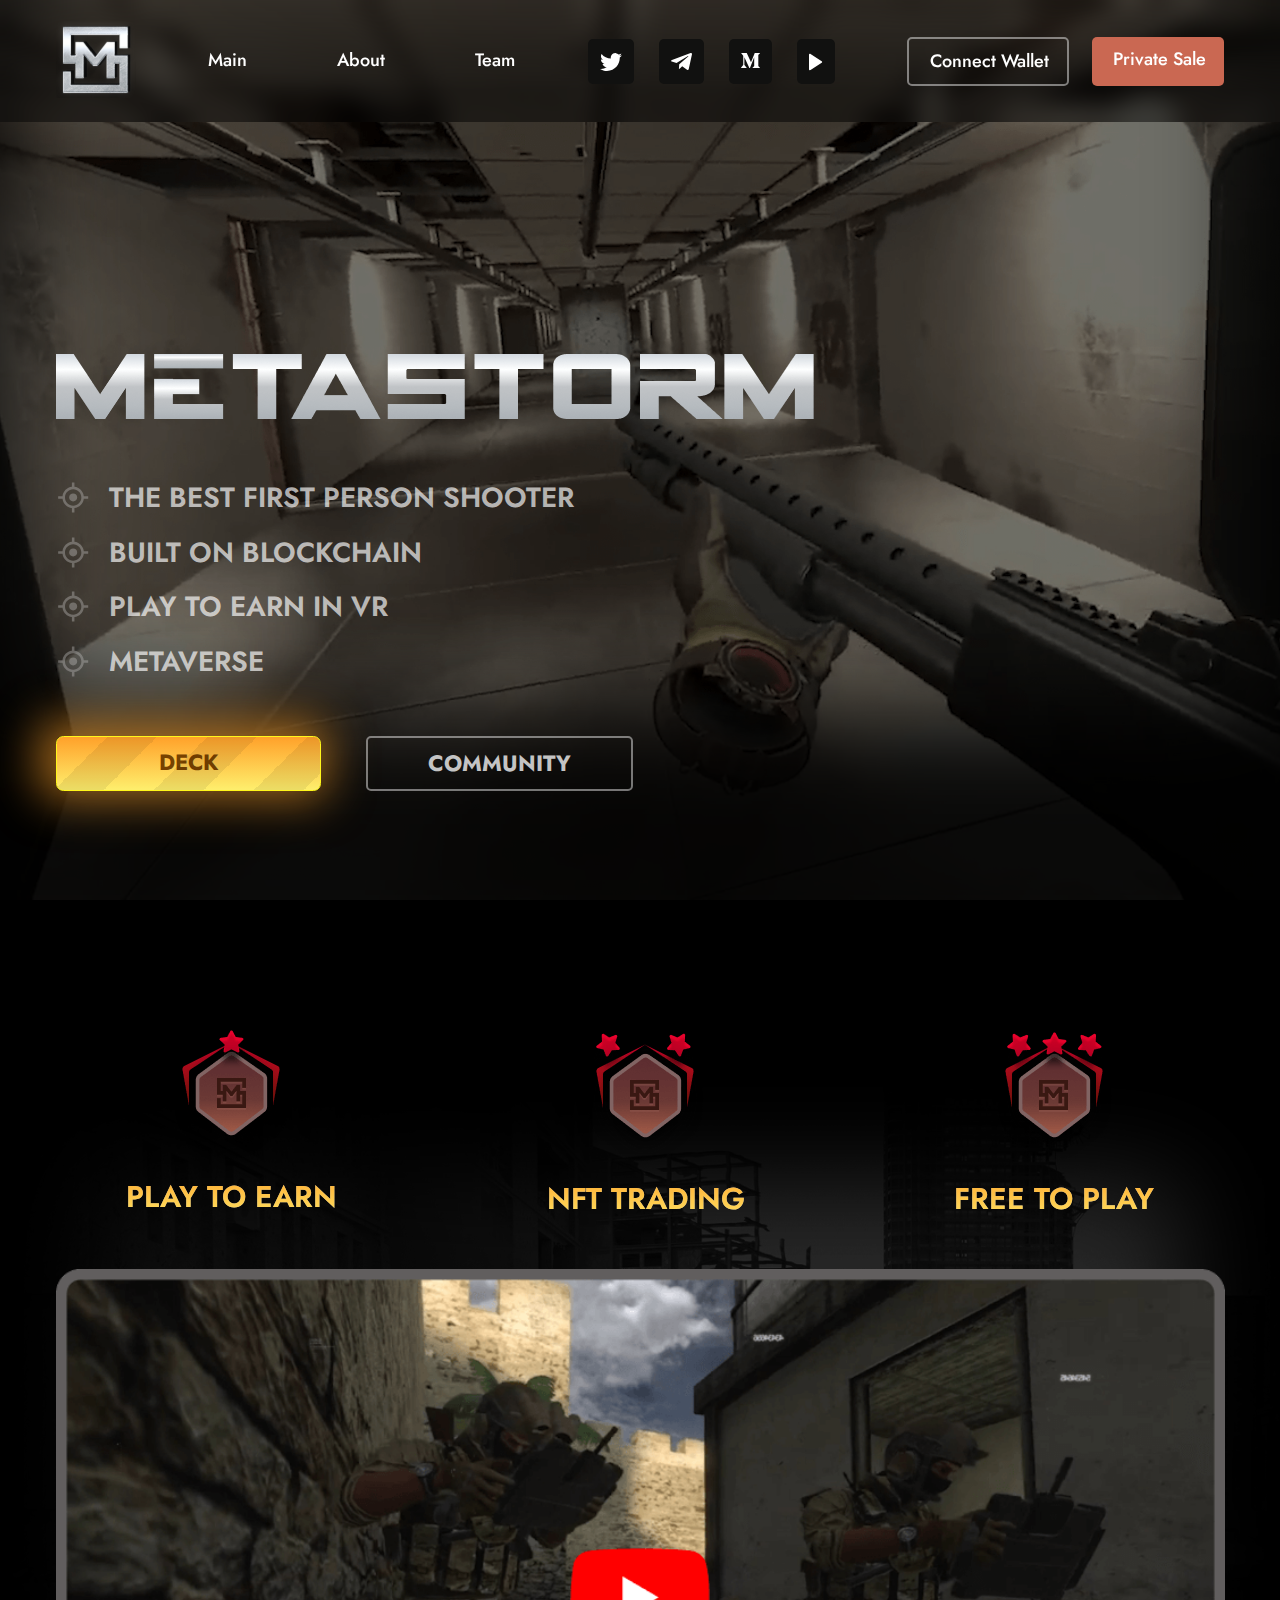
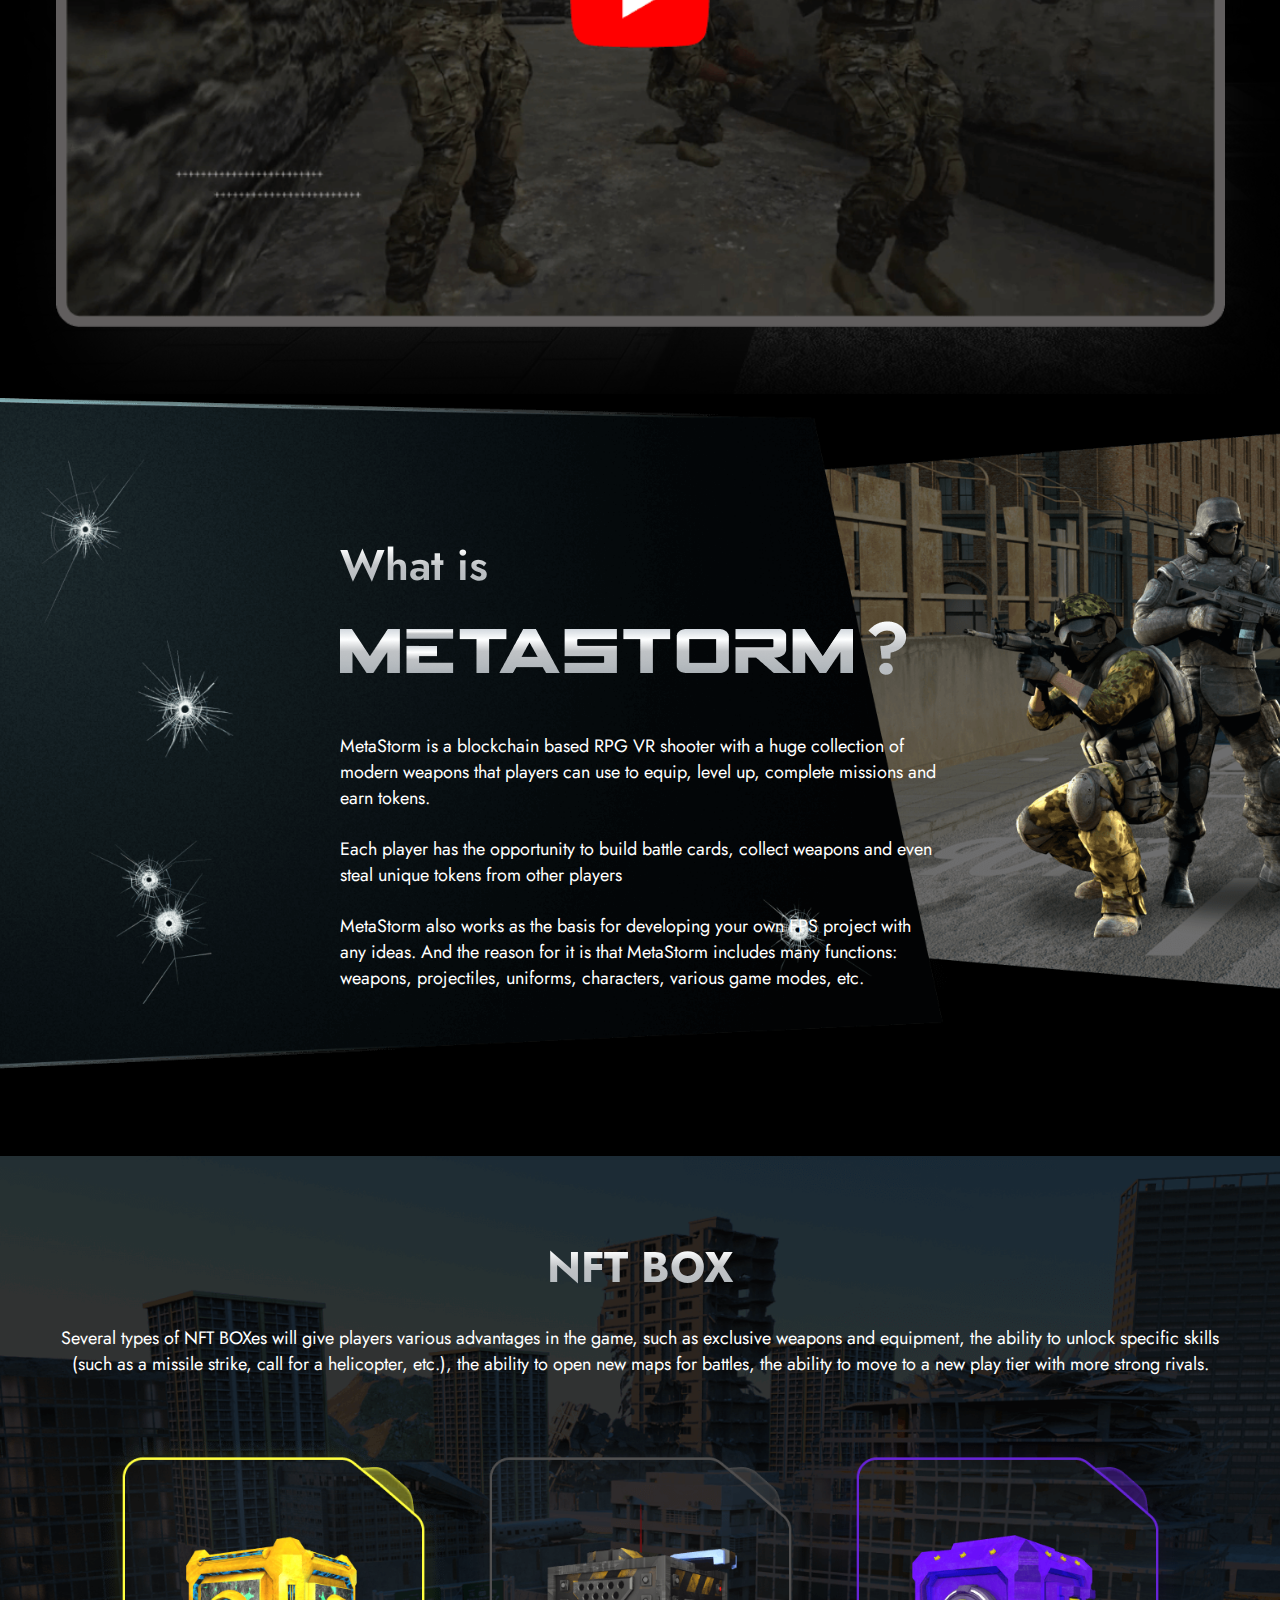
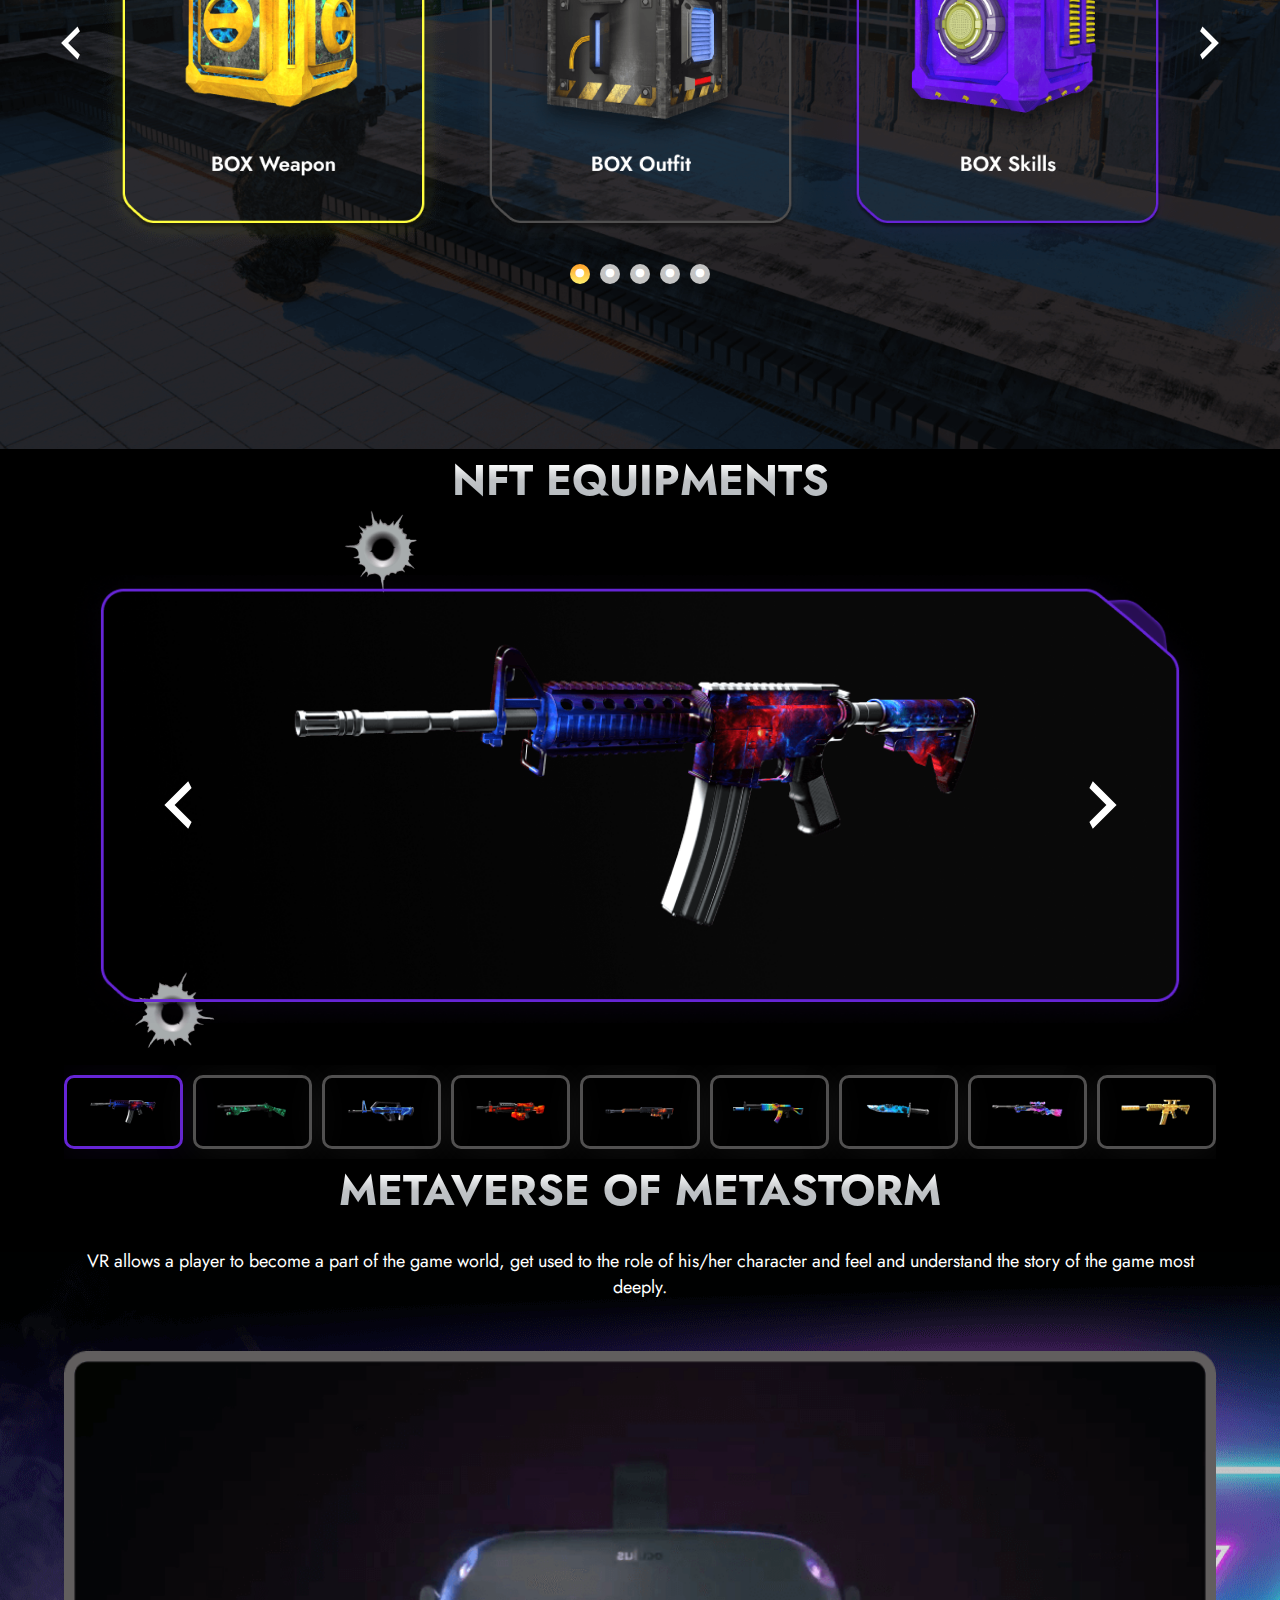
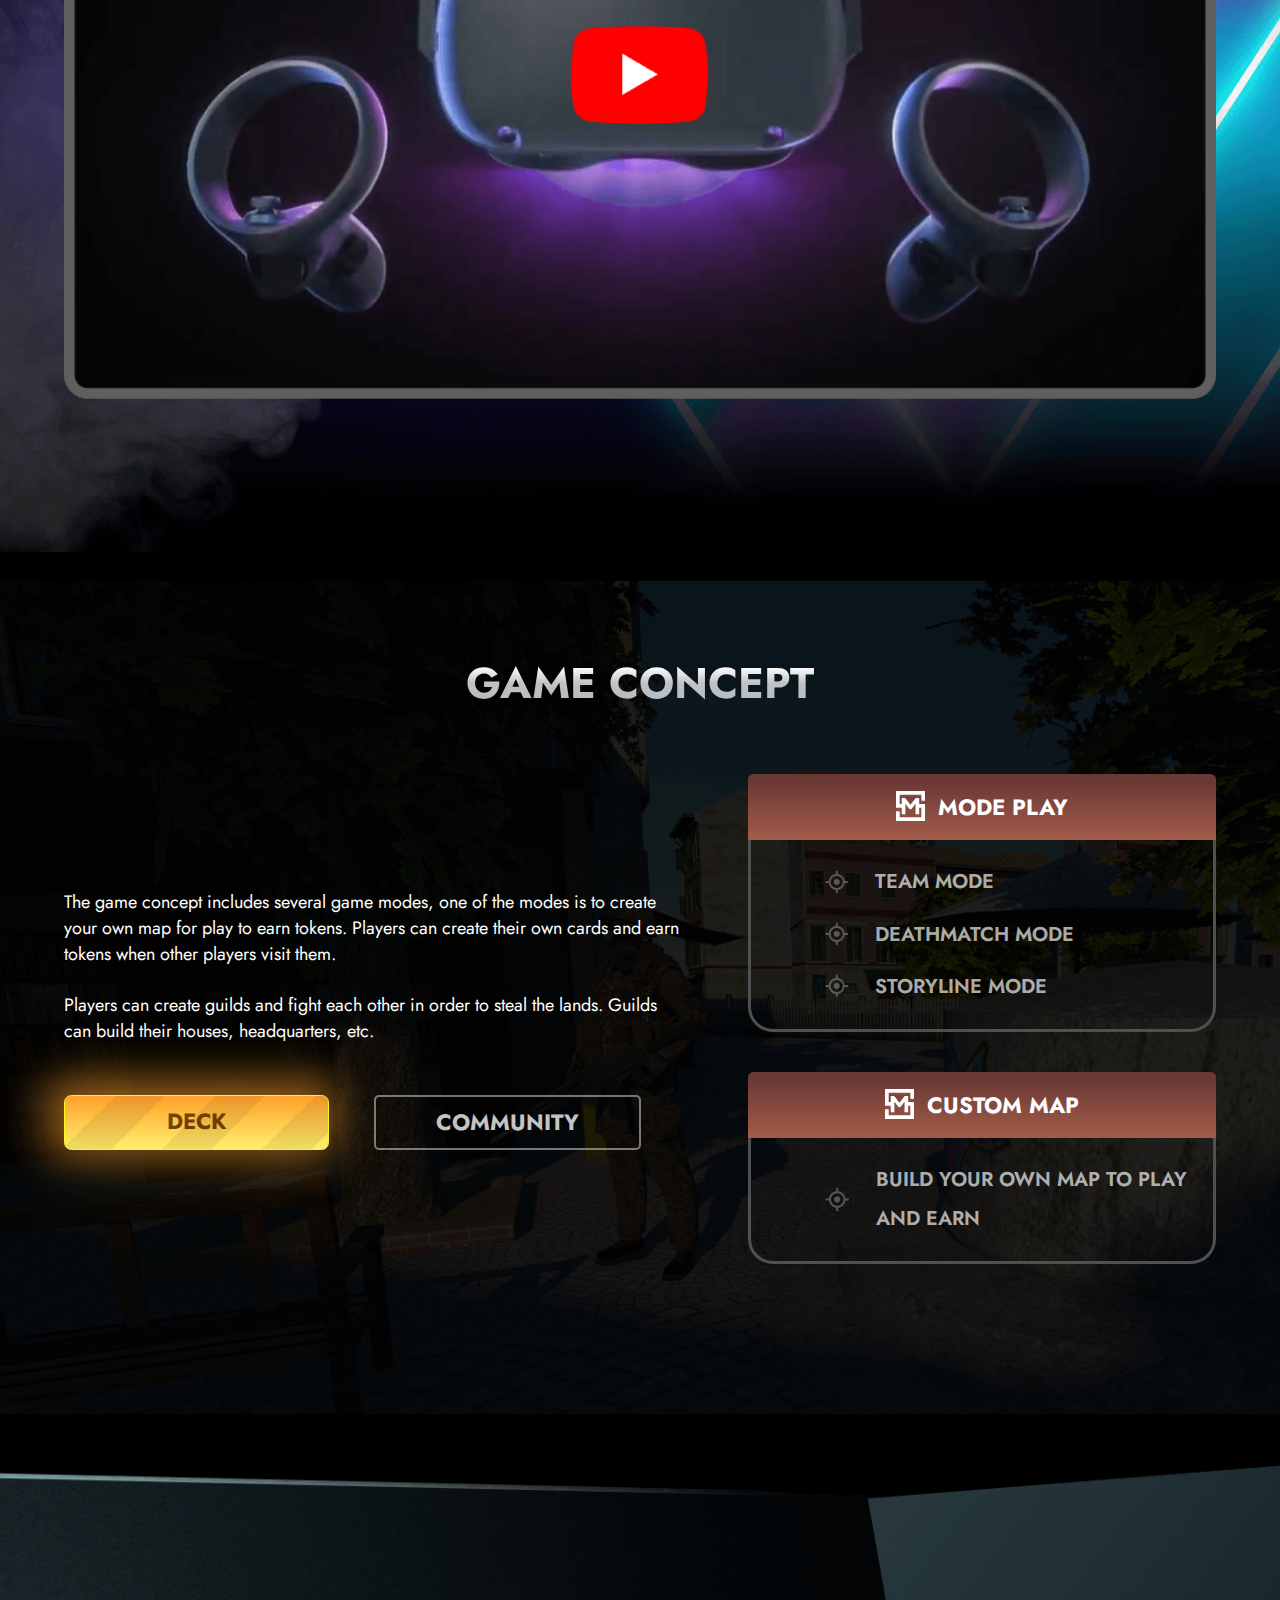
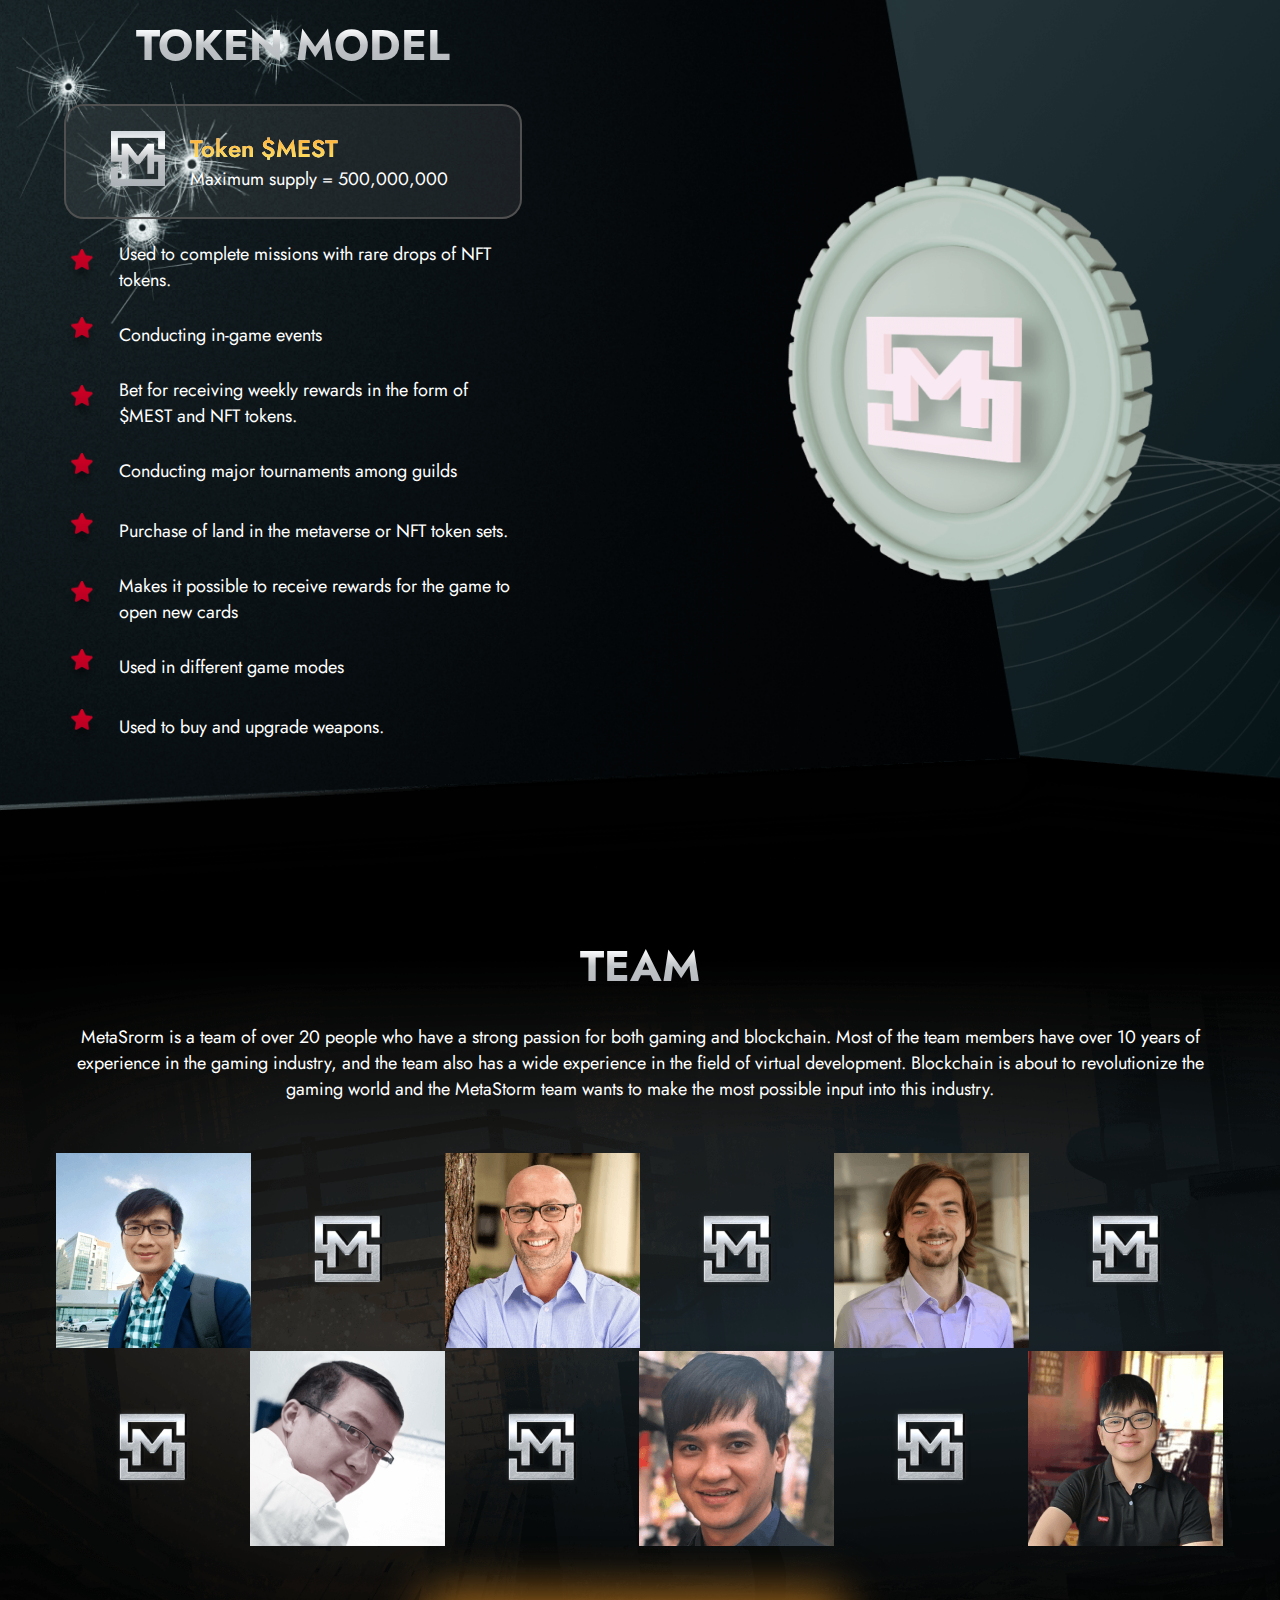
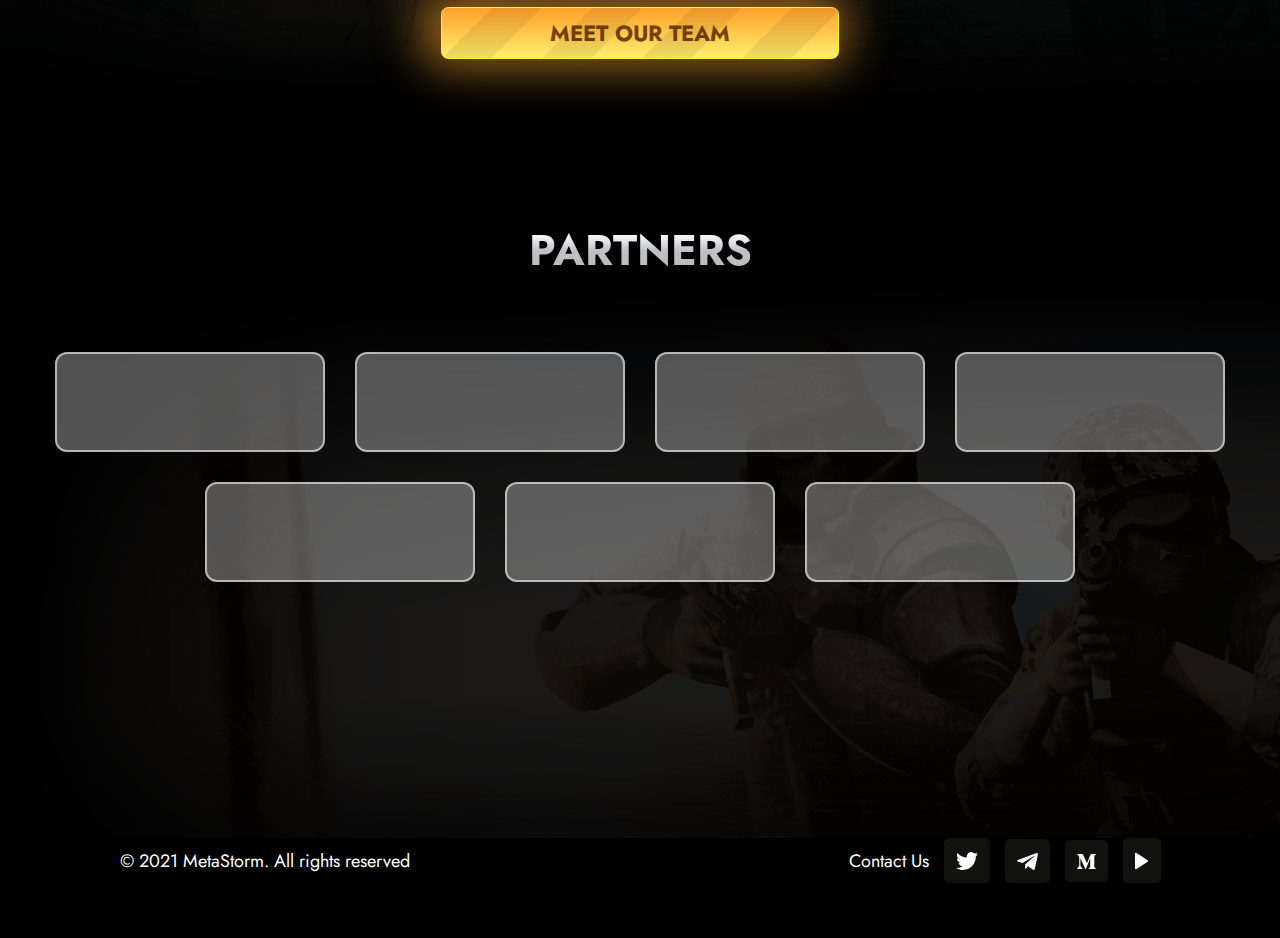
==== commit c959e83d: "firstPageFinished" ====
--- a/index.html
+++ b/index.html
@@ -547,9 +547,39 @@
                 <div class="block_item"></div>
             </div>
         </div>
-    </section>
-
-
+
+
+    </section>
+
+<footer>
+    <div class="footer container">
+        <div class="footer_info">
+            © 2021 MetaStorm. All rights reserved
+        </div>
+
+        <div class="followers">
+            <div class="contactus">
+                Contact Us
+            </div>
+            <div class="followers_item">
+                <img class="hover_hidden" src="img/Header/twitter.svg" alt="">
+                <img class="hover_block" src="img/Header/twitter_gold.svg" alt="">
+            </div>
+            <div class="followers_item">
+                <img class="hover_hidden" src="img/Header/telegram.svg" alt="">
+                <img class="hover_block" src="img/Header/telegram_gold.svg" alt="">
+            </div>
+            <div class="followers_item">
+                <img class="hover_hidden" src="img/Header/m_icon.svg" alt="">
+                <img class="hover_block" src="img/Header/m_icon_gold.svg" alt="">
+            </div>
+            <div class="followers_item">
+                <img class="hover_hidden" src="img/Header/youtube.svg" alt="">
+                <img class="hover_block" src="img/Header/youtube_gold.svg" alt="">
+            </div>
+        </div>
+    </div>
+</footer>
 
 
 
--- a/css/main.css
+++ b/css/main.css
@@ -697,6 +697,8 @@
   }
   .sixth_section {
     background: url(../img/Sixth_Part/mobile.png) !important;
+    background-repeat: no-repeat !important;
+    background-size: cover !important;
   }
   .sixth_section .desk_none {
     display: -webkit-box !important;
@@ -1046,9 +1048,47 @@
             order: -1;
   }
 }
+@media (min-width: 320px) and (max-width: 575.98px) {
+  .footer {
+    -webkit-box-orient: vertical !important;
+    -webkit-box-direction: normal !important;
+        -ms-flex-direction: column !important;
+            flex-direction: column !important;
+    padding: 0 16px !important;
+  }
+  .footer_info {
+    -webkit-box-ordinal-group: 3;
+        -ms-flex-order: 2;
+            order: 2;
+    margin-top: 39px;
+  }
+  .partners {
+    background-size: cover !important;
+    background-repeat: no-repeat !important;
+  }
+  .footer_info, .contactus {
+    font-size: 12px !important;
+  }
+}
 @media (min-width: 576px) and (max-width: 767.98px) {
   .mobile_slider_none {
     display: none !important;
+  }
+  .footer {
+    -webkit-box-orient: vertical !important;
+    -webkit-box-direction: normal !important;
+        -ms-flex-direction: column !important;
+            flex-direction: column !important;
+  }
+  .footer_info {
+    -webkit-box-ordinal-group: 3;
+        -ms-flex-order: 2;
+            order: 2;
+    margin-top: 39px;
+  }
+  .partners {
+    background-size: cover;
+    background-repeat: no-repeat;
   }
 }
 html,
@@ -1187,7 +1227,7 @@
   line-height: 1;
   font-family: "Jost", sans-serif;
   background: #000;
-  padding-bottom: 300px;
+  padding-bottom: 55px;
 }
 
 .container {
@@ -2117,10 +2157,6 @@
   border-radius: 12px;
   margin-top: 73px !important;
 }
-.desktop_slider_none .block_item {
-  -webkit-transition: 0.5s;
-  transition: 0.5s;
-}
 .desktop_slider_none ul {
   bottom: -50px !important;
 }
@@ -2150,4 +2186,31 @@
   background: rgba(196, 196, 196, 0.42);
   border: 2px solid rgba(255, 255, 255, 0.58);
   border-radius: 12px;
+}
+
+.footer_info, .contactus {
+  font-weight: 400;
+  font-size: 18px;
+  line-height: 26px;
+  text-align: center;
+  color: #FFFFFF;
+}
+
+.footer {
+  display: -webkit-box;
+  display: -ms-flexbox;
+  display: flex;
+  -webkit-box-pack: justify;
+      -ms-flex-pack: justify;
+          justify-content: space-between;
+  padding: 0 5%;
+  -webkit-box-align: center;
+      -ms-flex-align: center;
+          align-items: center;
+}
+.footer .followers {
+  -webkit-box-align: center;
+      -ms-flex-align: center;
+          align-items: center;
+  gap: 15px !important;
 }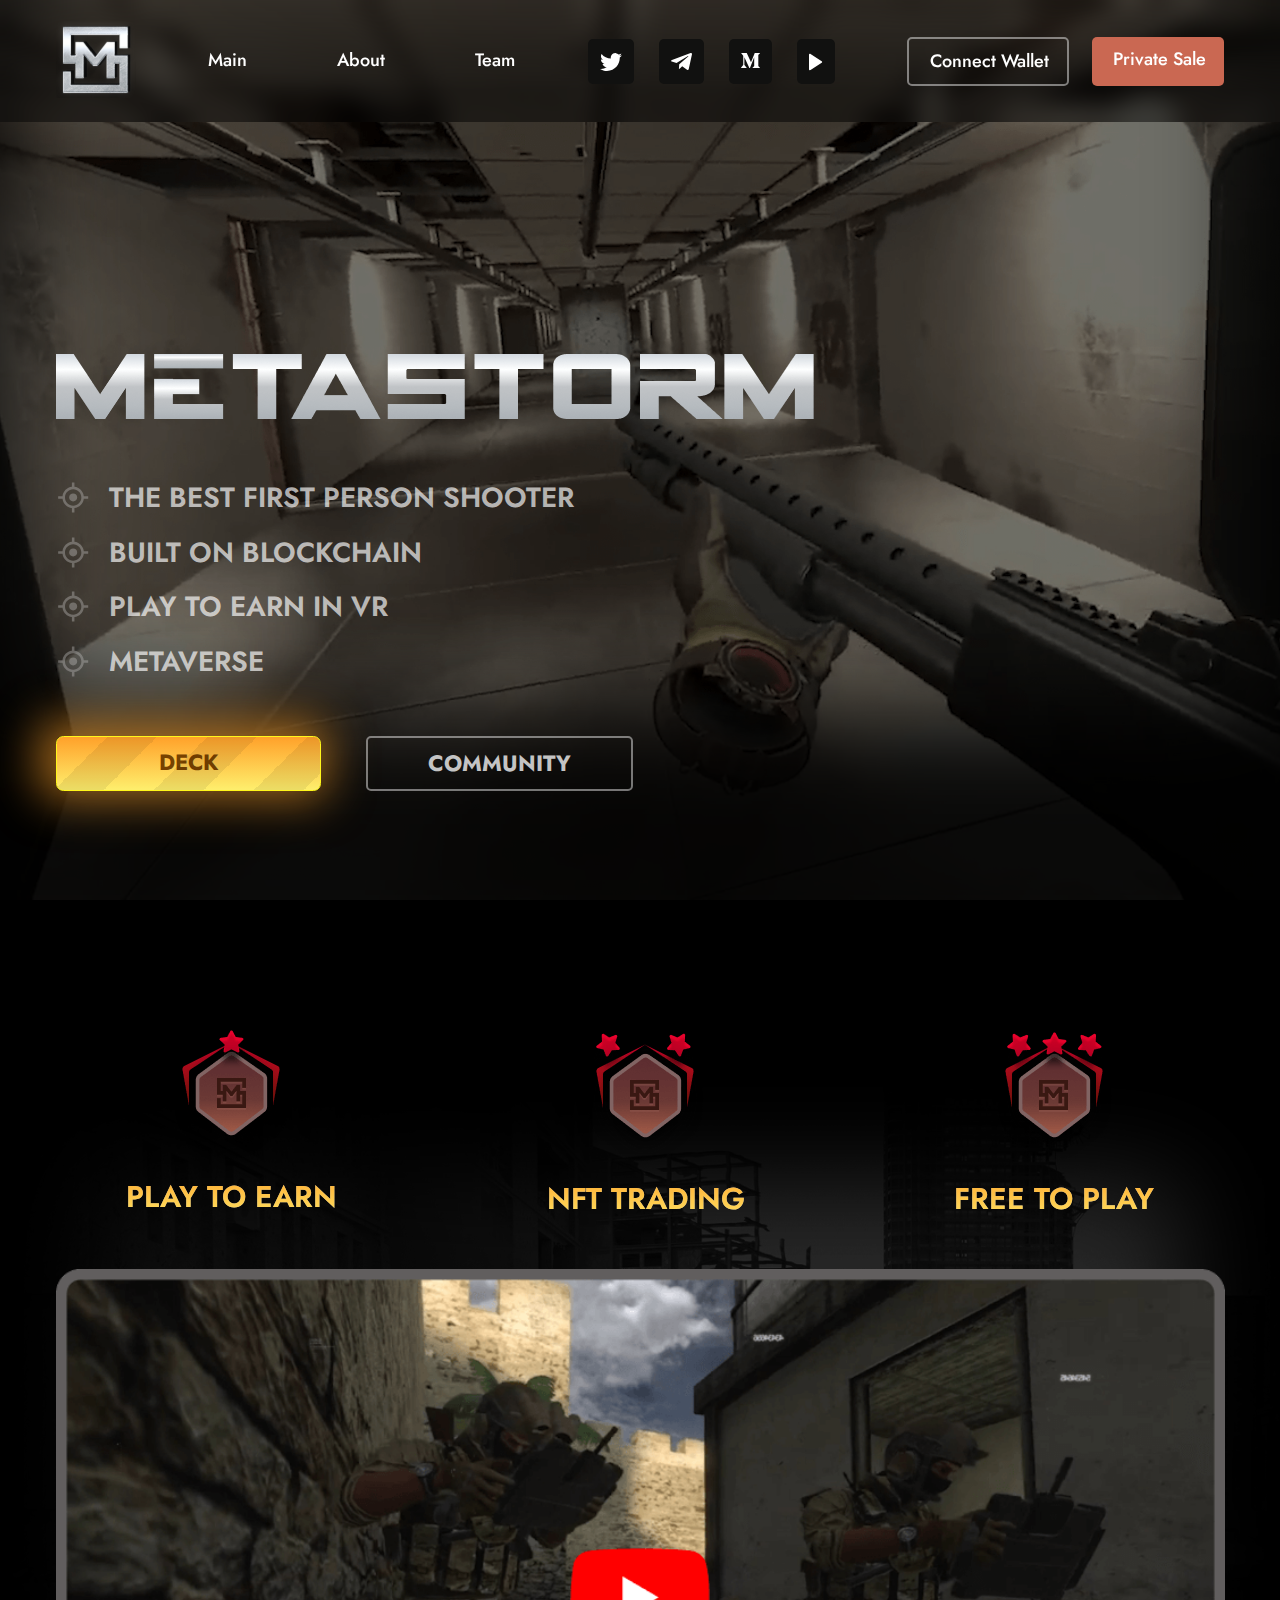
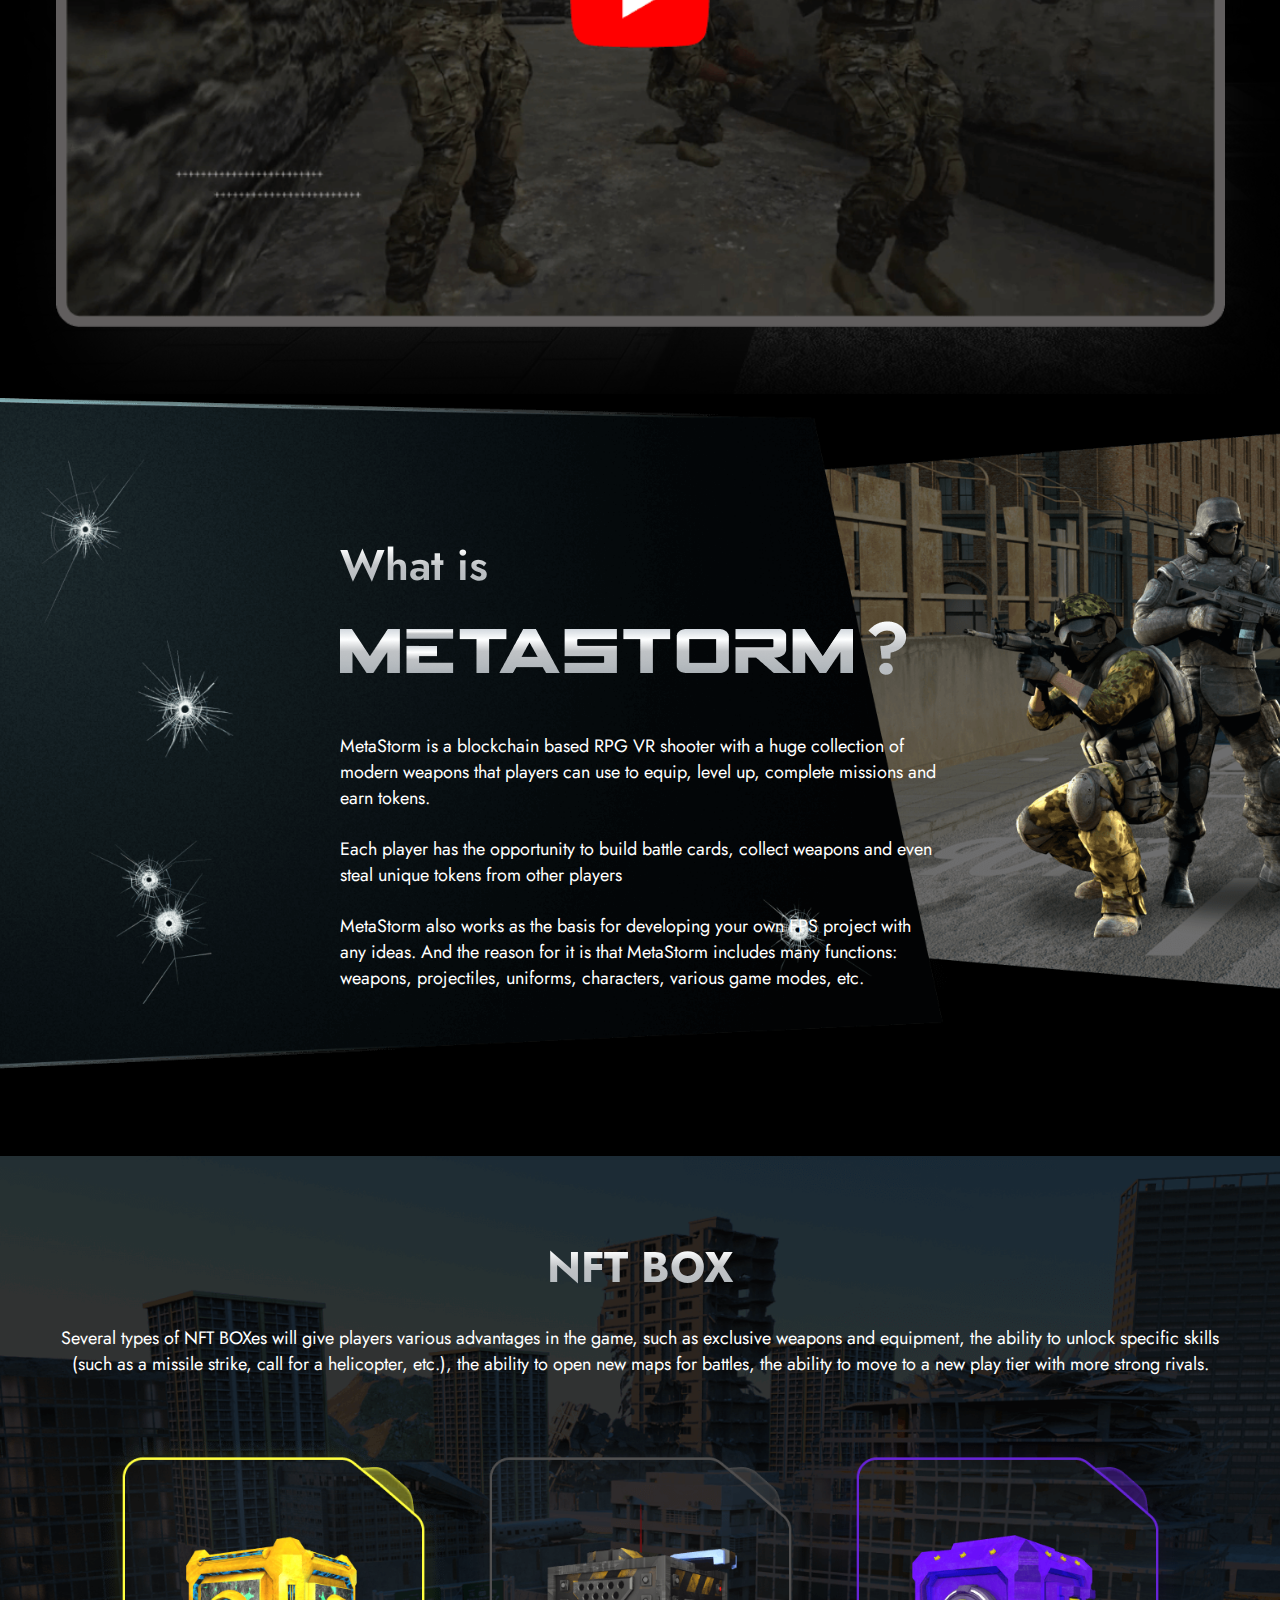
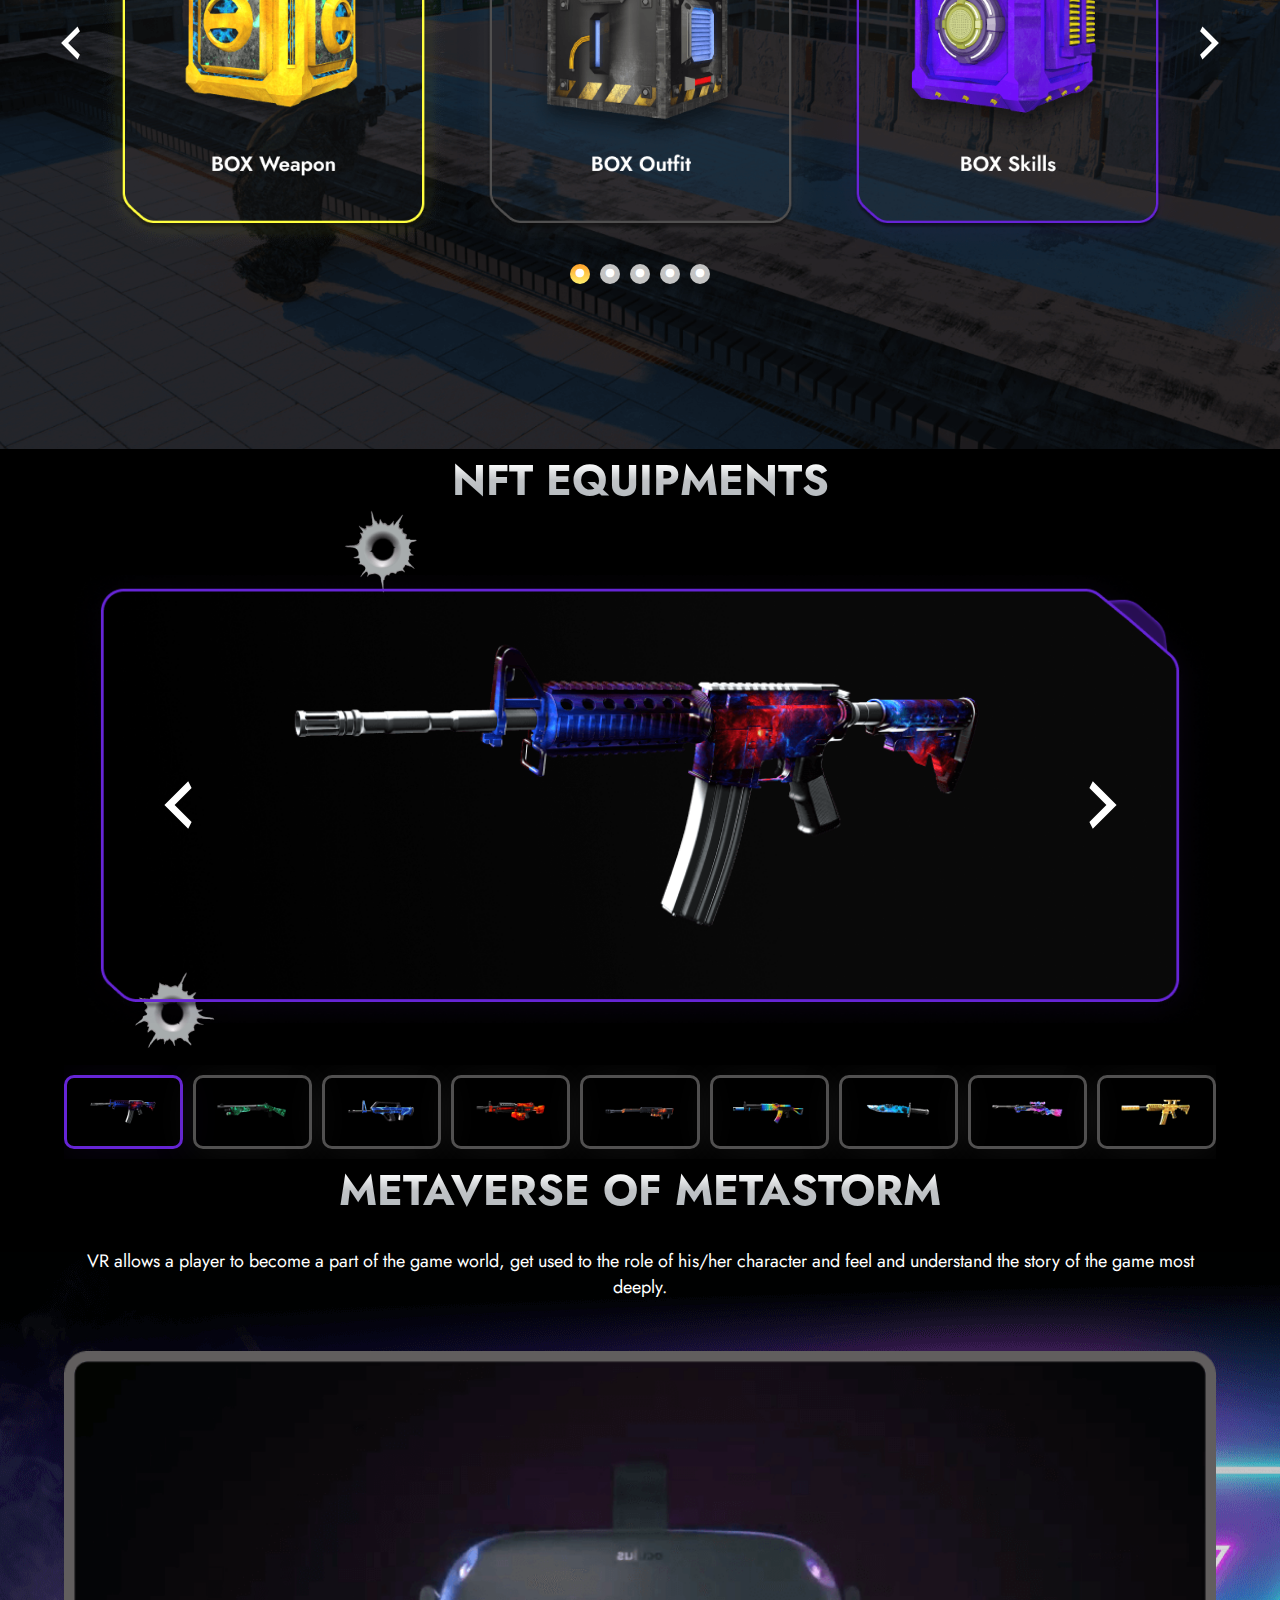
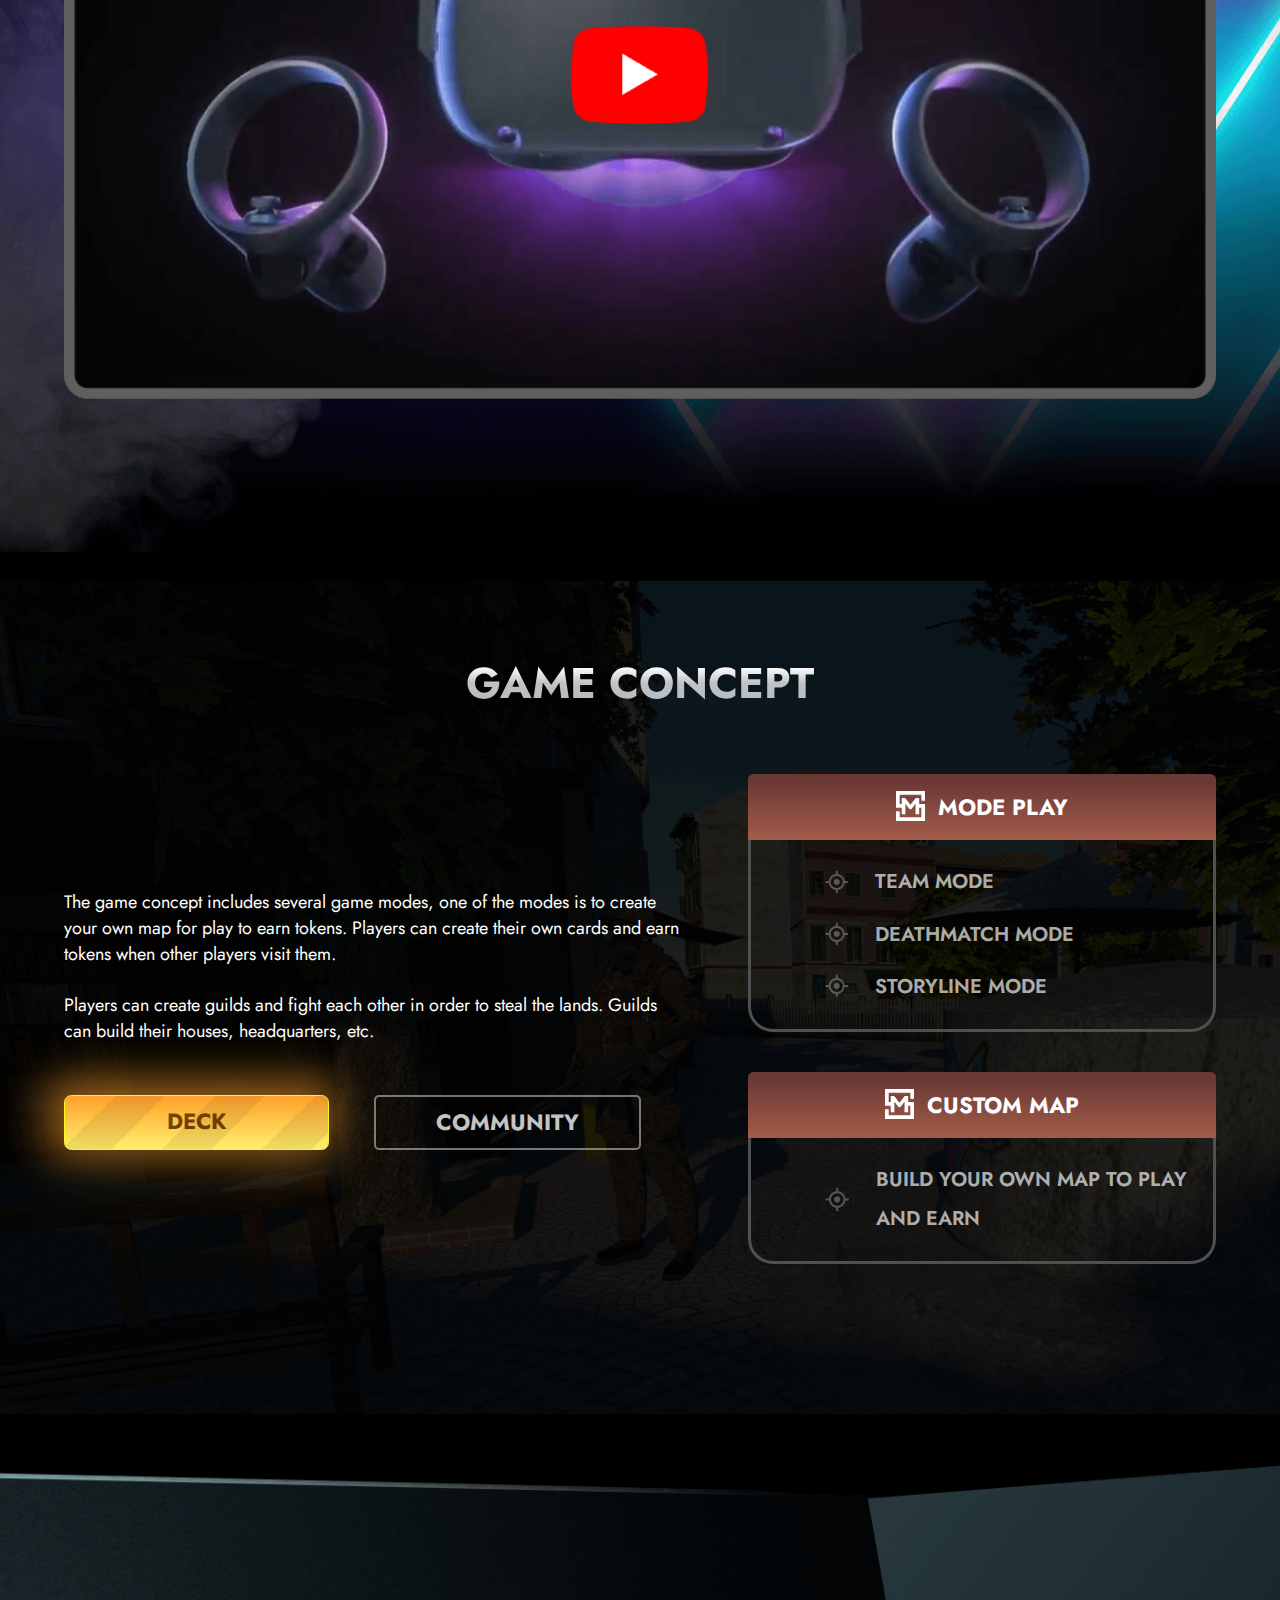
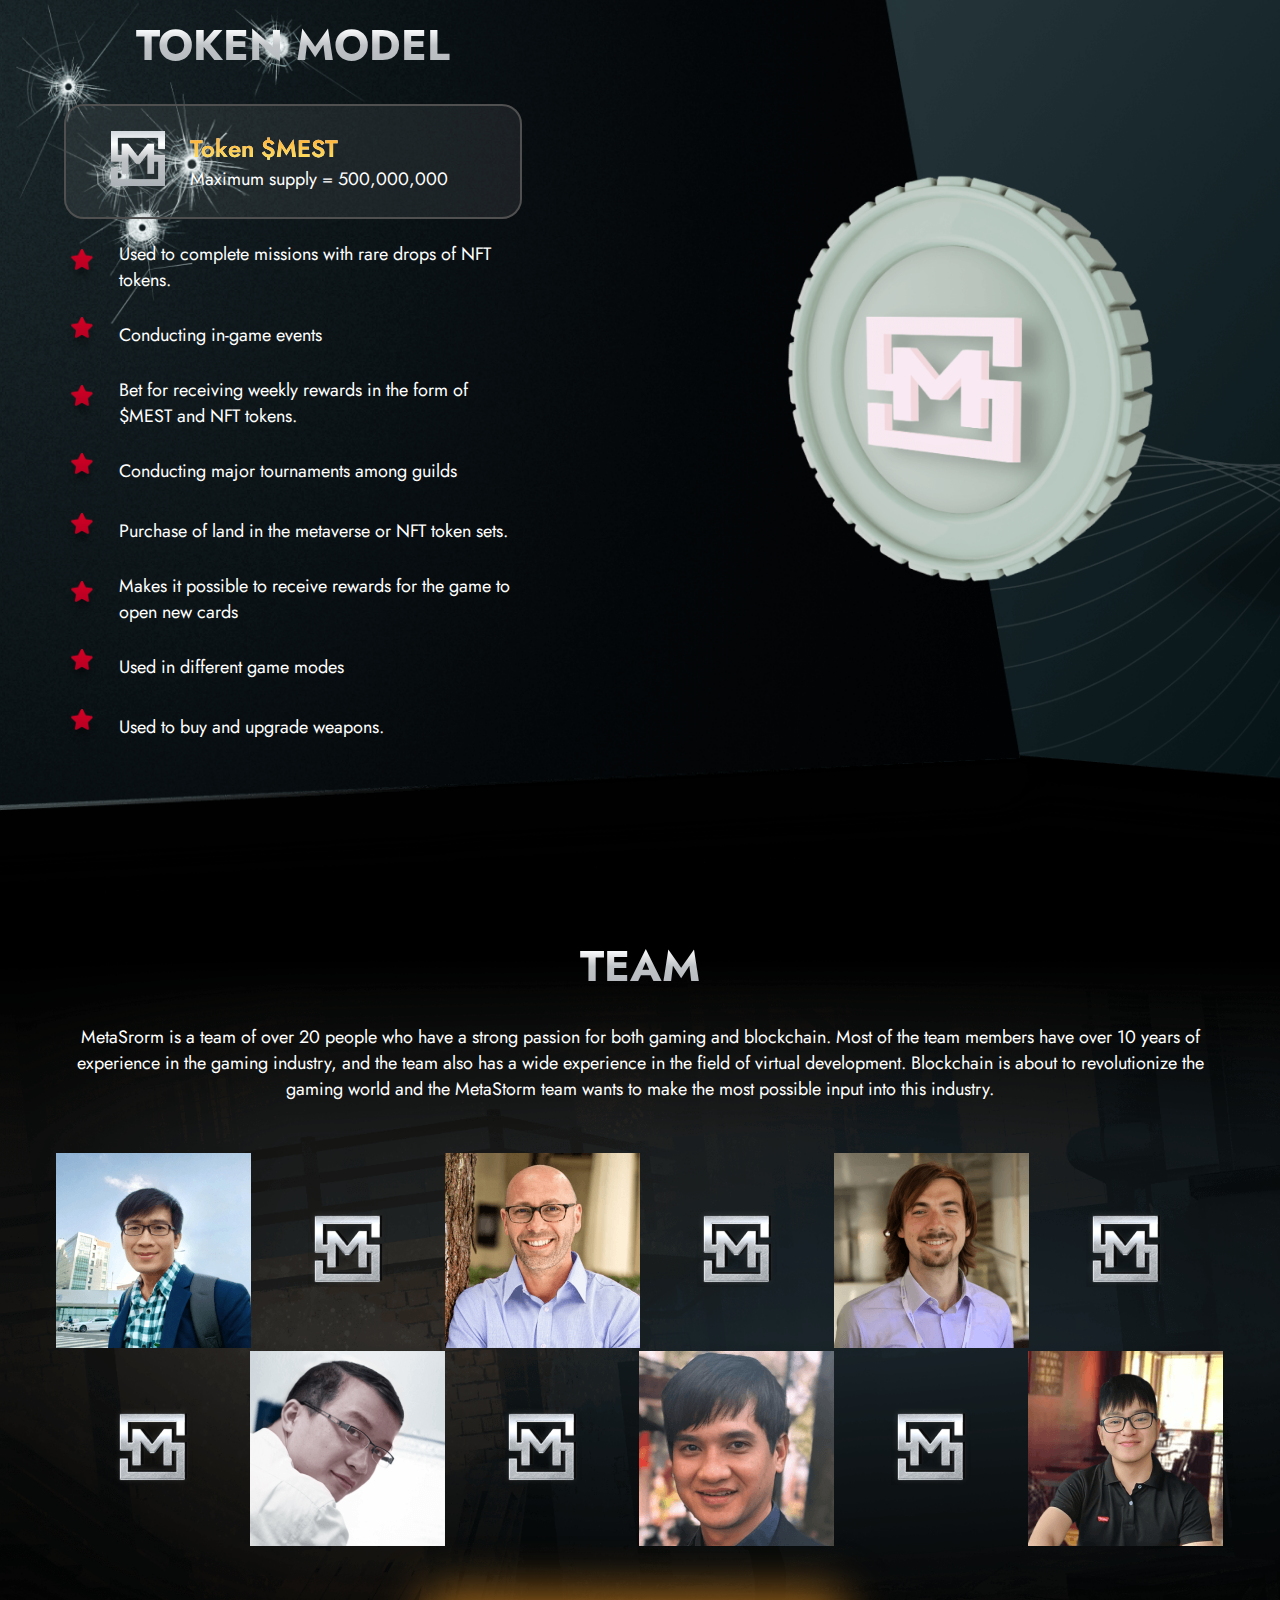
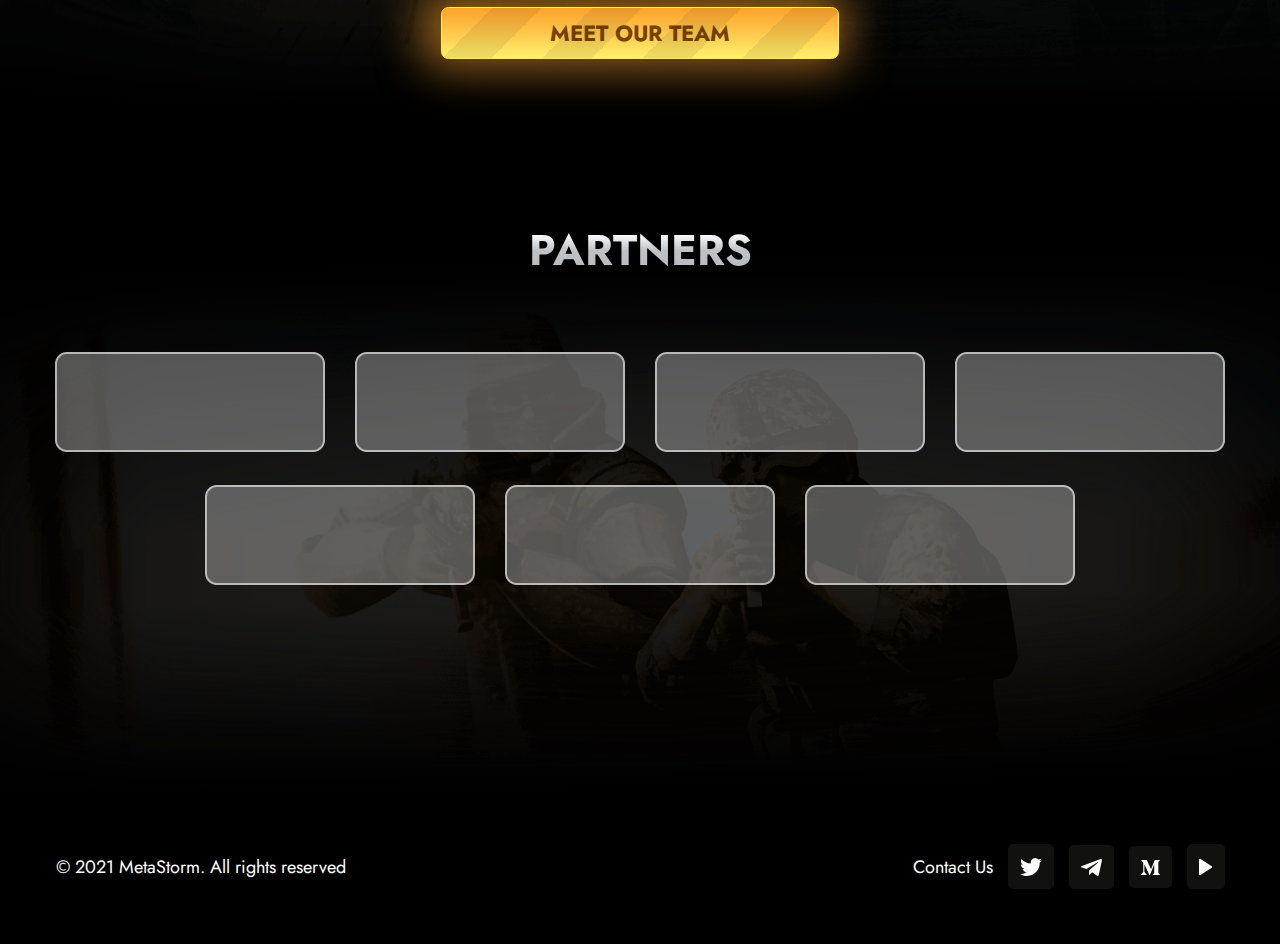
==== commit 3b922d4c: "penultimate download" ====
--- a/index.html
+++ b/index.html
@@ -317,6 +317,7 @@
             </div>
         </div>
     </section>
+
     <section class="sixth_section">
         <div class="sixth_section_wrapper container">
             <div class="section_title">GAME CONCEPT</div>
@@ -443,7 +444,6 @@
         </div>
     </section>
 
-
     <section class="team">
         <div class="team_wrapper container">
             <div class="section_info container">
@@ -526,25 +526,53 @@
         <div class="partners_wrapper container">
             <div class="section_title">PARTNERS</div>
             <div class="blocks_wrapper mobile_slider_none">
-                <div class="block_item"></div>
-                <div class="block_item"></div>
-                <div class="block_item"></div>
-                <div class="block_item"></div>
-                <div class="block_item"></div>
-                <div class="block_item"></div>
-                <div class="block_item"></div>
+                <div class="block_item">
+                    <img src="img/10_part/slider_img_block.png" alt="">
+                </div>
+                <div class="block_item">
+                    <img src="img/10_part/slider_img_block.png" alt="">
+                </div>
+                <div class="block_item">
+                    <img src="img/10_part/slider_img_block.png" alt="">
+                </div>
+                <div class="block_item">
+                    <img src="img/10_part/slider_img_block.png" alt="">
+                </div>
+                <div class="block_item">
+                    <img src="img/10_part/slider_img_block.png" alt="">
+                </div>
+                <div class="block_item">
+                    <img src="img/10_part/slider_img_block.png" alt="">
+                </div>
+                <div class="block_item">
+                    <img src="img/10_part/slider_img_block.png" alt="">
+                </div>
             </div>
             <!-- <div class="blocks_wrapper desktop_slider_none">
 
             </div> -->
             <div class=" container desktop_slider_none">
-                <div class="block_item"></div>
-                <div class="block_item"></div>
-                <div class="block_item"></div>
-                <div class="block_item"></div>
-                <div class="block_item"></div>
-                <div class="block_item"></div>
-                <div class="block_item"></div>
+                <div class="block_item">
+                    <img src="img/10_part/slider_img_block.png" alt="">
+                </div>
+                <div class="block_item">
+                    <img src="img/10_part/slider_img_block.png" alt="">
+                </div>
+                <div class="block_item">
+                    <img src="img/10_part/slider_img_block.png" alt="">
+                </div>
+                <div class="block_item">
+                    <img src="img/10_part/slider_img_block.png" alt="">
+                </div>
+                <div class="block_item">
+                    <img src="img/10_part/slider_img_block.png" alt="">
+                </div>
+                <div class="block_item">
+                    <img src="img/10_part/slider_img_block.png" alt="">
+                </div>
+                <div class="block_item">
+                    <img src="img/10_part/slider_img_block.png" alt="">
+                </div>
             </div>
         </div>
 
--- a/css/main.css
+++ b/css/main.css
@@ -1048,7 +1048,23 @@
             order: -1;
   }
 }
+@media (min-width: 768px) {
+  .blocks_wrapper {
+    display: -webkit-box;
+    display: -ms-flexbox;
+    display: flex;
+    -ms-flex-wrap: wrap;
+        flex-wrap: wrap;
+    -webkit-box-pack: center;
+        -ms-flex-pack: center;
+            justify-content: center;
+    gap: 30px;
+  }
+}
 @media (min-width: 320px) and (max-width: 575.98px) {
+  .mobile_slider_none {
+    display: none !important;
+  }
   .footer {
     -webkit-box-orient: vertical !important;
     -webkit-box-direction: normal !important;
@@ -1065,9 +1081,22 @@
   .partners {
     background-size: cover !important;
     background-repeat: no-repeat !important;
+    background-position: center !important;
   }
   .footer_info, .contactus {
     font-size: 12px !important;
+  }
+  .desktop_slider_none {
+    width: 100%;
+    max-width: 270px;
+    height: 100px;
+    /* background: rgba(196, 196, 196, 0.42); */
+    /* border: 2px solid rgba(255, 255, 255, 0.58); */
+    /* border-radius: 12px; */
+    margin-top: 73px !important;
+  }
+  .desktop_slider_none img {
+    width: 100% !important;
   }
 }
 @media (min-width: 576px) and (max-width: 767.98px) {
@@ -1087,8 +1116,401 @@
     margin-top: 39px;
   }
   .partners {
-    background-size: cover;
-    background-repeat: no-repeat;
+    background-size: cover !important;
+    background-repeat: no-repeat !important;
+    background-position: center !important;
+  }
+  .desktop_slider_none {
+    width: 100%;
+    max-width: 270px;
+    height: 100px;
+    /* background: rgba(196, 196, 196, 0.42); */
+    /* border: 2px solid rgba(255, 255, 255, 0.58); */
+    /* border-radius: 12px; */
+    margin-top: 73px !important;
+  }
+  .desktop_slider_none img {
+    width: 100% !important;
+  }
+}
+@media (min-width: 768px) and (max-width: 991.98px) {
+  .partners {
+    background-size: cover !important;
+    background-repeat: no-repeat !important;
+    background-position: center !important;
+  }
+}
+@media (min-width: 992px) and (max-width: 1199.98px) {
+  .partners {
+    background-size: cover !important;
+    background-repeat: no-repeat !important;
+    background-position: center !important;
+  }
+}
+@media (min-width: 1200px) and (max-width: 1399.98px) {
+  .partners {
+    background-size: cover !important;
+    background-repeat: no-repeat !important;
+    background-position: center !important;
+  }
+}
+@media (min-width: 1400px) {
+  .partners {
+    background-size: cover !important;
+    background-repeat: no-repeat !important;
+    background-position: center !important;
+  }
+}
+@media (min-width: 576px) {
+  .mobile_full_team_wrapper {
+    display: none !important;
+  }
+}
+@media (min-width: 320px) and (max-width: 575.98px) {
+  .full_team_wrapper {
+    display: none !important;
+  }
+  .full_team {
+    background: -webkit-gradient(linear, left top, left bottom, from(rgba(0, 0, 0, 0.85)), to(rgba(0, 0, 0, 0.85))), url(../img/Page_Team/bg.png) !important;
+    background: linear-gradient(rgba(0, 0, 0, 0.85), rgba(0, 0, 0, 0.85)), url(../img/Page_Team/bg.png) !important;
+    background-size: cover !important;
+    background-repeat: no-repeat !important;
+    background-position: center !important;
+    padding-top: 100px;
+  }
+  .person_item_black_block {
+    background: rgba(196, 196, 196, 0.18);
+    -webkit-transition: 0.5s;
+    transition: 0.5s;
+  }
+  .person_item_black_block:hover {
+    background: -webkit-gradient(linear, left top, left bottom, from(#5B2B30), color-stop(57.29%, #6B3935), color-stop(98.44%, #A25B48)), rgba(196, 196, 196, 0.18);
+    background: linear-gradient(180deg, #5B2B30 0%, #6B3935 57.29%, #A25B48 98.44%), rgba(196, 196, 196, 0.18);
+  }
+  .person_item_img {
+    max-height: 219px;
+  }
+  .full_team_black_block_title_wrapper {
+    -webkit-box-pack: center;
+        -ms-flex-pack: center;
+            justify-content: center;
+  }
+  .person_item_black_block {
+    padding: 5% 0 !important;
+  }
+  .full_team_black_block_title_wrapper {
+    margin: 0 auto 5px !important;
+  }
+  .person_item {
+    max-width: 294px;
+    text-align: center;
+  }
+  .cards_wrapper .seventh_section_item_title {
+    font-size: 26px;
+  }
+  .cards_wrapper .full_team_logo_wrapper {
+    gap: 0 !important;
+  }
+}
+@media (min-width: 576px) and (max-width: 767.98px) {
+  .full_team_item_container {
+    -webkit-box-orient: vertical;
+    -webkit-box-direction: normal;
+        -ms-flex-direction: column;
+            flex-direction: column;
+    -webkit-box-pack: center !important;
+        -ms-flex-pack: center !important;
+            justify-content: center !important;
+  }
+  .full_team_item {
+    margin: auto;
+    -webkit-box-pack: center;
+        -ms-flex-pack: center;
+            justify-content: center;
+  }
+  .full_team_img, .full_team_black_block {
+    min-width: 260px !important;
+    max-width: 260px !important;
+  }
+  .border-none {
+    border-radius: 0 !important;
+  }
+  .border-right-top {
+    border-radius: 0px 15px 0px 0px !important;
+  }
+  .full_team {
+    background-size: cover !important;
+    padding: 5% 0 10%;
+  }
+}
+@media (min-width: 768px) and (max-width: 991.98px) {
+  .full_team_item_container {
+    -webkit-box-orient: vertical;
+    -webkit-box-direction: normal;
+        -ms-flex-direction: column;
+            flex-direction: column;
+    -webkit-box-pack: center !important;
+        -ms-flex-pack: center !important;
+            justify-content: center !important;
+  }
+  .full_team_item {
+    margin: auto;
+  }
+  .full_team_img, .full_team_black_block {
+    min-width: 294px !important;
+    max-width: 294px !important;
+  }
+  .border-none {
+    border-radius: 0 !important;
+  }
+  .border-right-top {
+    border-radius: 0px 15px 0px 0px !important;
+  }
+  .full_team {
+    background-size: cover !important;
+    padding: 5% 0 10%;
+  }
+}
+@media (min-width: 992px) and (max-width: 1199.98px) {
+  .full_team_item_container {
+    -webkit-box-orient: vertical;
+    -webkit-box-direction: normal;
+        -ms-flex-direction: column;
+            flex-direction: column;
+    -webkit-box-pack: center !important;
+        -ms-flex-pack: center !important;
+            justify-content: center !important;
+  }
+  .full_team_item {
+    margin: auto;
+  }
+  .full_team_img, .full_team_black_block {
+    min-width: 294px !important;
+    max-width: 294px !important;
+  }
+  .border-none {
+    border-radius: 0 !important;
+  }
+  .border-right-top {
+    border-radius: 0px 15px 0px 0px !important;
+  }
+  .full_team {
+    background-size: cover !important;
+    padding: 5% 0 10%;
+  }
+}
+@media (min-width: 320px) and (max-width: 575.98px) {
+  .timer_info_img {
+    display: none;
+  }
+  .timer_wrapper {
+    padding: 35px 15px 0 !important;
+    border-right: none !important;
+    border-left: none !important;
+    border-radius: 0 !important;
+  }
+  .timer__items {
+    -ms-flex-wrap: wrap !important;
+        flex-wrap: wrap !important;
+    -webkit-box-pack: center !important;
+        -ms-flex-pack: center !important;
+            justify-content: center !important;
+  }
+  .timer_info_wrapper {
+    z-index: 2;
+    position: static !important;
+    text-align: center;
+  }
+  .timer_info {
+    -webkit-box-pack: center;
+        -ms-flex-pack: center;
+            justify-content: center;
+  }
+  .timer__item {
+    width: 100% !important;
+    max-width: 145px !important;
+    padding: 0px 7px;
+  }
+  .timer {
+    -webkit-box-pack: center !important;
+        -ms-flex-pack: center !important;
+            justify-content: center !important;
+  }
+  .big_img_solder {
+    z-index: 0;
+    position: static !important;
+    right: 0 !important;
+    bottom: 0 !important;
+    max-width: 500px;
+    margin: 0;
+  }
+  .dnone {
+    display: none !important;
+  }
+  .m_img {
+    margin-top: 50px;
+  }
+  .seventh_section_item_title {
+    font-size: 30px !important;
+  }
+}
+@media (min-width: 576px) and (max-width: 767.98px) {
+  .timer_info_img {
+    display: none;
+  }
+  .timer_wrapper {
+    padding: 35px 15px 0 !important;
+    border-right: none !important;
+    border-left: none !important;
+    border-radius: 0 !important;
+  }
+  .timer_info_wrapper {
+    z-index: 2;
+    position: static !important;
+    text-align: center;
+  }
+  .timer_info {
+    -webkit-box-pack: center;
+        -ms-flex-pack: center;
+            justify-content: center;
+  }
+  .timer__item {
+    width: 100% !important;
+    max-width: 145px !important;
+    padding: 0px 7px;
+  }
+  .timer {
+    -webkit-box-pack: center !important;
+        -ms-flex-pack: center !important;
+            justify-content: center !important;
+  }
+  .big_img_solder {
+    z-index: 0;
+    position: static !important;
+    right: 0 !important;
+    bottom: 0 !important;
+    max-width: 500px;
+    margin: 0;
+  }
+  .dnone {
+    display: none !important;
+  }
+  .m_img {
+    margin-top: 50px;
+  }
+}
+@media (min-width: 768px) {
+  .m_img {
+    display: none !important;
+  }
+}
+@media (min-width: 992px) and (max-width: 1199.98px) {
+  .big_img_solder {
+    right: 0 !important;
+  }
+}
+@media (min-width: 1200px) and (max-width: 1399.98px) {
+  .big_img_solder {
+    right: 0 !important;
+  }
+}
+@media (min-width: 320px) and (max-width: 575.98px) {
+  .private_sale_body {
+    background: rgba(0, 0, 0, 0.95) !important;
+  }
+  .services_items {
+    -ms-flex-wrap: wrap;
+        flex-wrap: wrap;
+    -webkit-box-pack: center;
+        -ms-flex-pack: center;
+            justify-content: center;
+  }
+  .map_img img {
+    width: 100%;
+  }
+  .services_item {
+    width: 100% !important;
+    min-width: 300px !important;
+  }
+  .services {
+    padding: 0 15px;
+  }
+  .big_img_solder {
+    z-index: 0;
+    position: absolute;
+    right: -15px !important;
+    top: -118px;
+    height: 588px;
+    max-width: 450px !important;
+  }
+}
+@media (min-width: 576px) and (max-width: 767.98px) {
+  .services_items {
+    -ms-flex-wrap: wrap;
+        flex-wrap: wrap;
+    -webkit-box-pack: center;
+        -ms-flex-pack: center;
+            justify-content: center;
+  }
+  .services_item {
+    width: 100% !important;
+    min-width: 500px !important;
+  }
+  .services {
+    padding: 0 15px;
+  }
+  .big_img_solder {
+    z-index: 0;
+    position: absolute;
+    right: -15px !important;
+    top: -118px;
+    height: 588px;
+    max-width: 450px !important;
+  }
+}
+@media (min-width: 768px) and (max-width: 991.98px) {
+  .services_items {
+    -ms-flex-wrap: wrap;
+        flex-wrap: wrap;
+    -webkit-box-pack: center;
+        -ms-flex-pack: center;
+            justify-content: center;
+  }
+  .services_item {
+    width: 100% !important;
+    min-width: 500px !important;
+  }
+  .timer_container, .services {
+    padding: 0 15px;
+  }
+  .big_img_solder {
+    z-index: 0;
+    position: absolute;
+    right: -15px !important;
+    top: -118px;
+    height: 588px;
+    max-width: 450px !important;
+  }
+}
+@media (min-width: 992px) and (max-width: 1199.98px) {
+  .services_items {
+    -ms-flex-wrap: wrap;
+        flex-wrap: wrap;
+    -webkit-box-pack: center;
+        -ms-flex-pack: center;
+            justify-content: center;
+  }
+  .services_item {
+    width: 100% !important;
+    min-width: 500px !important;
+  }
+  .timer_container, .services {
+    padding: 0 15px;
+  }
+}
+@media (max-width: 1199.98px) {
+  .services_items {
+    gap: 80px !important;
   }
 }
 html,
@@ -1229,6 +1651,18 @@
   background: #000;
   padding-bottom: 55px;
 }
+body::-webkit-scrollbar {
+  z-index: 999999999999999900000000000000000000 !important;
+  background: black;
+}
+body::-webkit-scrollbar-track {
+  z-index: 999999999999999900000000000000000000 !important;
+}
+body::-webkit-scrollbar-thumb {
+  z-index: 999999999999999900000000000000000000 !important;
+  background: rgb(140, 137, 137);
+  border-radius: 20px;
+}
 
 .container {
   width: 100%;
@@ -2152,9 +2586,6 @@
   width: 100%;
   max-width: 270px;
   height: 100px;
-  background: rgba(196, 196, 196, 0.42);
-  border: 2px solid rgba(255, 255, 255, 0.58);
-  border-radius: 12px;
   margin-top: 73px !important;
 }
 .desktop_slider_none ul {
@@ -2166,26 +2597,12 @@
 .desktop_slider_none .slick-list.draggable .slick-track {
   height: 100%;
 }
+.desktop_slider_none .slick-slide {
+  margin: 0px 30px;
+}
 
 .blocks_wrapper {
-  display: -webkit-box;
-  display: -ms-flexbox;
-  display: flex;
-  -ms-flex-wrap: wrap;
-      flex-wrap: wrap;
-  -webkit-box-pack: center;
-      -ms-flex-pack: center;
-          justify-content: center;
-  gap: 30px;
   margin-top: 71px;
-}
-.blocks_wrapper .block_item {
-  width: 100%;
-  max-width: 270px;
-  height: 100px;
-  background: rgba(196, 196, 196, 0.42);
-  border: 2px solid rgba(255, 255, 255, 0.58);
-  border-radius: 12px;
 }
 
 .footer_info, .contactus {
@@ -2203,7 +2620,6 @@
   -webkit-box-pack: justify;
       -ms-flex-pack: justify;
           justify-content: space-between;
-  padding: 0 5%;
   -webkit-box-align: center;
       -ms-flex-align: center;
           align-items: center;
@@ -2213,4 +2629,486 @@
       -ms-flex-align: center;
           align-items: center;
   gap: 15px !important;
+}
+
+.team_body .footer {
+  margin-top: 91px;
+}
+
+.full_team {
+  background: -webkit-gradient(linear, left top, left bottom, from(rgba(0, 0, 0, 0.9)), to(rgba(0, 0, 0, 0.9))), url(../img/Page_Team/bg.png);
+  background: linear-gradient(rgba(0, 0, 0, 0.9), rgba(0, 0, 0, 0.9)), url(../img/Page_Team/bg.png);
+  background-position: center;
+  background-repeat: no-repeat;
+  padding-bottom: 200px;
+}
+
+.full_team_img {
+  width: 100%;
+  max-width: 294px;
+  min-width: 293px;
+  position: relative;
+  max-height: 219px;
+  -webkit-transition: 0.5s;
+  transition: 0.5s;
+}
+
+.full_team_black_block_text {
+  font-weight: 400;
+  font-size: 18px;
+  line-height: 26px;
+  color: rgba(255, 255, 255, 0.41);
+}
+
+.full_team_black_block_title {
+  font-weight: 500;
+  font-size: 22px;
+  line-height: 32px;
+  color: #FFFFFF;
+  display: -webkit-box;
+  display: -ms-flexbox;
+  display: flex;
+  gap: 5px;
+}
+
+.full_team_black_block_title_wrapper {
+  margin: 0 auto 17px;
+  -webkit-box-align: center;
+      -ms-flex-align: center;
+          align-items: center;
+}
+.full_team_black_block_title_wrapper .full_team_black_block_title_after {
+  margin-left: 10px;
+}
+
+.full_team_black_block {
+  padding: 74px 55px 74px 58px;
+  position: relative;
+  width: 100%;
+  max-width: 292px;
+  min-width: 292px;
+  background: rgba(196, 196, 196, 0.18);
+  cursor: pointer;
+}
+.full_team_black_block * {
+  cursor: pointer;
+}
+
+.d_flex {
+  display: -webkit-box;
+  display: -ms-flexbox;
+  display: flex;
+}
+
+.full_team_logo_wrapper {
+  -webkit-box-align: center;
+      -ms-flex-align: center;
+          align-items: center;
+  -webkit-box-pack: center;
+      -ms-flex-pack: center;
+          justify-content: center;
+  gap: 29px;
+  margin: 46px auto 86px;
+}
+
+.full_team_item {
+  width: 100%;
+  max-width: 588px;
+  height: 100%;
+  max-height: 219px;
+}
+
+.arrow_to_right {
+  -webkit-transition: 0.5s;
+  transition: 0.5s;
+}
+.arrow_to_right::after {
+  content: "";
+  display: inline-block;
+  position: absolute;
+  top: 50%;
+  right: -14px;
+  background: url(../img/Page_Team/black_vector.png);
+  width: 14px;
+  height: 28px;
+  z-index: 12;
+  -webkit-transform: rotate(180deg);
+          transform: rotate(180deg);
+}
+.arrow_to_right:hover {
+  background: -webkit-gradient(linear, left top, left bottom, from(#5B2B30), color-stop(57.29%, #6B3935), color-stop(98.44%, #A25B48)), rgba(196, 196, 196, 0.18);
+  background: linear-gradient(180deg, #5B2B30 0%, #6B3935 57.29%, #A25B48 98.44%), rgba(196, 196, 196, 0.18);
+}
+.arrow_to_right:hover::after {
+  content: "";
+  display: inline-block;
+  position: absolute;
+  top: 50%;
+  right: -14px;
+  background: url(../img/Page_Team/vector.png);
+  width: 14px;
+  height: 28px;
+  z-index: 12;
+}
+
+.arrow_to_left {
+  -webkit-transition: 0.5s;
+  transition: 0.5s;
+}
+.arrow_to_left::after {
+  content: "";
+  display: inline-block;
+  position: absolute;
+  top: 50%;
+  left: -14px;
+  background: url(../img/Page_Team/black_vector.png);
+  width: 14px;
+  height: 28px;
+  z-index: 12;
+}
+.arrow_to_left:hover {
+  background: -webkit-gradient(linear, left top, left bottom, from(#5B2B30), color-stop(57.29%, #6B3935), color-stop(98.44%, #A25B48)), rgba(196, 196, 196, 0.18);
+  background: linear-gradient(180deg, #5B2B30 0%, #6B3935 57.29%, #A25B48 98.44%), rgba(196, 196, 196, 0.18);
+}
+.arrow_to_left:hover::after {
+  content: "";
+  display: inline-block;
+  position: absolute;
+  top: 50%;
+  left: -14px;
+  background: url(../img/Page_Team/vector.png);
+  width: 14px;
+  height: 28px;
+  z-index: 12;
+}
+
+@media (max-width: 1199px) {
+  .footer {
+    padding: 0 5%;
+  }
+}
+.person_item {
+  margin: 0 auto 30px;
+}
+
+.mobile_full_team_wrapper {
+  padding: 0 15px;
+}
+
+.private_sale_body {
+  background: url(../img/Page_Private_Sale/background.png);
+  background-repeat: no-repeat !important;
+  background-size: cover !important;
+  background-position: center !important;
+}
+
+.timer {
+  -webkit-text-size-adjust: 100%;
+  -webkit-tap-highlight-color: rgba(0, 0, 0, 0);
+  display: -webkit-box;
+  display: -ms-flexbox;
+  display: flex;
+  -webkit-box-pack: start;
+      -ms-flex-pack: start;
+          justify-content: start;
+  margin-top: 50px;
+}
+
+.timer__items {
+  display: -webkit-box;
+  display: -ms-flexbox;
+  display: flex;
+  font-size: 48px;
+  gap: 38px;
+}
+
+.timer__item {
+  width: 139.02px;
+  height: 76px;
+  text-align: center;
+  background: #FF592C;
+  border: 2px solid #DBDBDB;
+  border-radius: 4px;
+  font-weight: 400;
+  font-size: 57.5156px;
+  line-height: 76px;
+  color: #FFFFFF;
+  -webkit-box-flex: 0;
+      -ms-flex: none;
+          flex: none;
+  -webkit-box-ordinal-group: 1;
+      -ms-flex-order: 0;
+          order: 0;
+  -ms-flex-positive: 0;
+      flex-grow: 0;
+}
+
+.timer__item_text {
+  font-weight: 400;
+  font-size: 16px;
+  line-height: 23px;
+  text-align: center;
+  color: #FFFFFF;
+  margin-top: 15px;
+  -webkit-box-flex: 0;
+      -ms-flex: none;
+          flex: none;
+  -webkit-box-ordinal-group: 2;
+      -ms-flex-order: 1;
+          order: 1;
+  -ms-flex-positive: 0;
+      flex-grow: 0;
+}
+
+.timer_wrapper {
+  background: rgba(0, 0, 0, 0.48);
+  border: 3px solid #FF592C;
+  -webkit-box-shadow: 0px 4px 40px rgba(255, 61, 22, 0.3), 0px 4px 4px rgba(0, 0, 0, 0.59);
+          box-shadow: 0px 4px 40px rgba(255, 61, 22, 0.3), 0px 4px 4px rgba(0, 0, 0, 0.59);
+  border-radius: 25px;
+  position: relative;
+  padding: 103px 0px 368px 67px;
+}
+
+.timer_info {
+  gap: 27px;
+  -webkit-box-align: center;
+      -ms-flex-align: center;
+          align-items: center;
+}
+
+.timer_info_img {
+  width: 111px;
+  height: 107px;
+}
+
+.timer_info_text_title {
+  font-weight: 700;
+  font-size: 38px;
+  line-height: 55px;
+  text-transform: uppercase;
+  background: -webkit-gradient(linear, left top, left bottom, from(#D2D8DE), color-stop(23.96%, #FEFFFF), color-stop(50.52%, #C0C3C6), color-stop(79.69%, #B6BBBF), color-stop(98.44%, #ACB2B7));
+  background: linear-gradient(180deg, #D2D8DE 0%, #FEFFFF 23.96%, #C0C3C6 50.52%, #B6BBBF 79.69%, #ACB2B7 98.44%);
+  -webkit-background-clip: text;
+  -webkit-text-fill-color: transparent;
+  background-clip: text;
+  text-fill-color: transparent;
+}
+
+.timer_info_text_subtitle {
+  font-weight: 500;
+  font-size: 20px;
+  line-height: 29px;
+  text-transform: uppercase;
+  background: -webkit-gradient(linear, left top, left bottom, from(#D2D8DE), color-stop(23.96%, #FEFFFF), color-stop(50.52%, #C0C3C6), color-stop(79.69%, #B6BBBF), color-stop(98.44%, #ACB2B7));
+  background: linear-gradient(180deg, #D2D8DE 0%, #FEFFFF 23.96%, #C0C3C6 50.52%, #B6BBBF 79.69%, #ACB2B7 98.44%);
+  -webkit-background-clip: text;
+  -webkit-text-fill-color: transparent;
+  background-clip: text;
+  text-fill-color: transparent;
+}
+
+.timer_info_wrapper {
+  z-index: 2;
+  position: absolute;
+}
+
+.big_img_solder {
+  z-index: 0;
+  position: absolute;
+  right: -35px;
+  top: -118px;
+  height: 588px;
+  max-width: 500px;
+}
+
+.services {
+  margin-top: 115px;
+  margin-bottom: 85px;
+}
+
+.services_items {
+  width: 100%;
+  gap: 30px;
+}
+
+.services_item {
+  padding: 0 50px 46px;
+  background: rgba(196, 196, 196, 0.04);
+  -webkit-box-shadow: 0px 4px 40px rgba(255, 255, 63, 0.13), 0px 4px 4px rgba(0, 0, 0, 0.59);
+          box-shadow: 0px 4px 40px rgba(255, 255, 63, 0.13), 0px 4px 4px rgba(0, 0, 0, 0.59);
+  -webkit-backdrop-filter: blur(15px);
+          backdrop-filter: blur(15px);
+  border-radius: 25px;
+  border: 3px solid #F0F1F1;
+  text-align: left;
+  min-width: 370px;
+  height: -webkit-fit-content;
+  height: -moz-fit-content;
+  height: fit-content;
+}
+
+.services_item_red {
+  border: 3px solid #6625D6;
+}
+
+.services_item_gold {
+  border: 3px solid #FFFF3F;
+}
+
+.services_item_container {
+  margin-top: -34px;
+}
+
+.services_item_logo {
+  text-align: center;
+}
+
+.services_item_info {
+  text-align: center;
+}
+
+.services_item_info_title {
+  font-weight: 700;
+  font-size: 32px;
+  line-height: 46px;
+  text-transform: uppercase;
+  background: -webkit-gradient(linear, left top, left bottom, from(#D2D8DE), color-stop(23.96%, #FEFFFF), color-stop(50.52%, #C0C3C6), color-stop(79.69%, #B6BBBF), color-stop(98.44%, #ACB2B7));
+  background: linear-gradient(180deg, #D2D8DE 0%, #FEFFFF 23.96%, #C0C3C6 50.52%, #B6BBBF 79.69%, #ACB2B7 98.44%);
+  -webkit-background-clip: text;
+  -webkit-text-fill-color: transparent;
+  background-clip: text;
+  text-fill-color: transparent;
+}
+
+.services_item_info_subtitle {
+  font-weight: 400;
+  font-size: 16px;
+  line-height: 23px;
+  text-align: center;
+  color: #FFFFFF;
+}
+
+.services_item_services {
+  display: -webkit-box;
+  display: -ms-flexbox;
+  display: flex;
+  -webkit-box-orient: vertical;
+  -webkit-box-direction: normal;
+      -ms-flex-direction: column;
+          flex-direction: column;
+  -webkit-box-pack: justify;
+      -ms-flex-pack: justify;
+          justify-content: space-between;
+  background: url(../img/Page_Private_Sale/line_bg.png);
+  background-repeat: no-repeat;
+  background-size: center;
+  background-position: center;
+  gap: 22px;
+  margin: 42px auto;
+}
+
+.services_item_services_item {
+  display: -webkit-box;
+  display: -ms-flexbox;
+  display: flex;
+  -webkit-box-pack: justify;
+      -ms-flex-pack: justify;
+          justify-content: space-between;
+}
+
+.services_item_services_item_text {
+  font-weight: 400;
+  font-size: 16px;
+  line-height: 23px;
+  text-align: center;
+  color: #FFFFFF;
+}
+
+.services_item_services_item_price_sum {
+  display: -webkit-box;
+  display: -ms-flexbox;
+  display: flex;
+  gap: 7px;
+}
+
+.item_coin_text {
+  font-weight: 600;
+  font-size: 16px;
+  line-height: 23px;
+  text-align: center;
+  color: #FFFFFF;
+}
+
+.services_item_price_title {
+  font-weight: 700;
+  font-size: 18px;
+  line-height: 26px;
+  text-align: center;
+  text-transform: uppercase;
+  background: -webkit-gradient(linear, left top, left bottom, from(#FFA12A), to(#FEEF6D)), -webkit-gradient(linear, left top, left bottom, from(#D2D8DE), color-stop(23.96%, #FEFFFF), color-stop(50.52%, #C0C3C6), color-stop(79.69%, #B6BBBF), color-stop(98.44%, #ACB2B7));
+  background: linear-gradient(180deg, #FFA12A 0%, #FEEF6D 100%), linear-gradient(180deg, #D2D8DE 0%, #FEFFFF 23.96%, #C0C3C6 50.52%, #B6BBBF 79.69%, #ACB2B7 98.44%);
+  -webkit-background-clip: text;
+  -webkit-text-fill-color: transparent;
+  background-clip: text;
+  text-fill-color: transparent;
+}
+
+.services_item_price_input {
+  margin: 14px auto;
+  font-weight: 400;
+  font-size: 16px;
+  line-height: 23px;
+  width: 100%;
+  color: rgba(255, 255, 255, 0.56);
+  outline: none;
+  background: rgba(0, 0, 0, 0.46);
+  border: 1px solid rgba(255, 255, 255, 0.16);
+  border-radius: 10px;
+  padding: 17px 0 20px 29px;
+}
+
+.services_item_desription_title {
+  font-weight: 500;
+  font-size: 14px;
+  line-height: 20px;
+  color: #FFFFFF;
+  text-align: left;
+}
+
+.services_item_desription_subtitle {
+  font-weight: 400;
+  margin-top: 15px;
+  font-size: 14px;
+  line-height: 25px;
+  color: rgba(255, 255, 255, 0.39);
+  text-align: left;
+  margin-bottom: 27px;
+}
+
+.services_item_desription_img {
+  text-align: center;
+}
+
+.services_item_desription_img_boxes {
+  display: -webkit-box;
+  display: -ms-flexbox;
+  display: flex;
+  -webkit-box-align: center;
+      -ms-flex-align: center;
+          align-items: center;
+  overflow-y: hidden;
+  -webkit-box-pack: center;
+      -ms-flex-pack: center;
+          justify-content: center;
+  gap: 35px;
+  margin-bottom: 22px;
+}
+
+.services_item_desription_first_box {
+  margin-bottom: -20px;
+}
+
+.map_img {
+  margin-bottom: 20px;
 }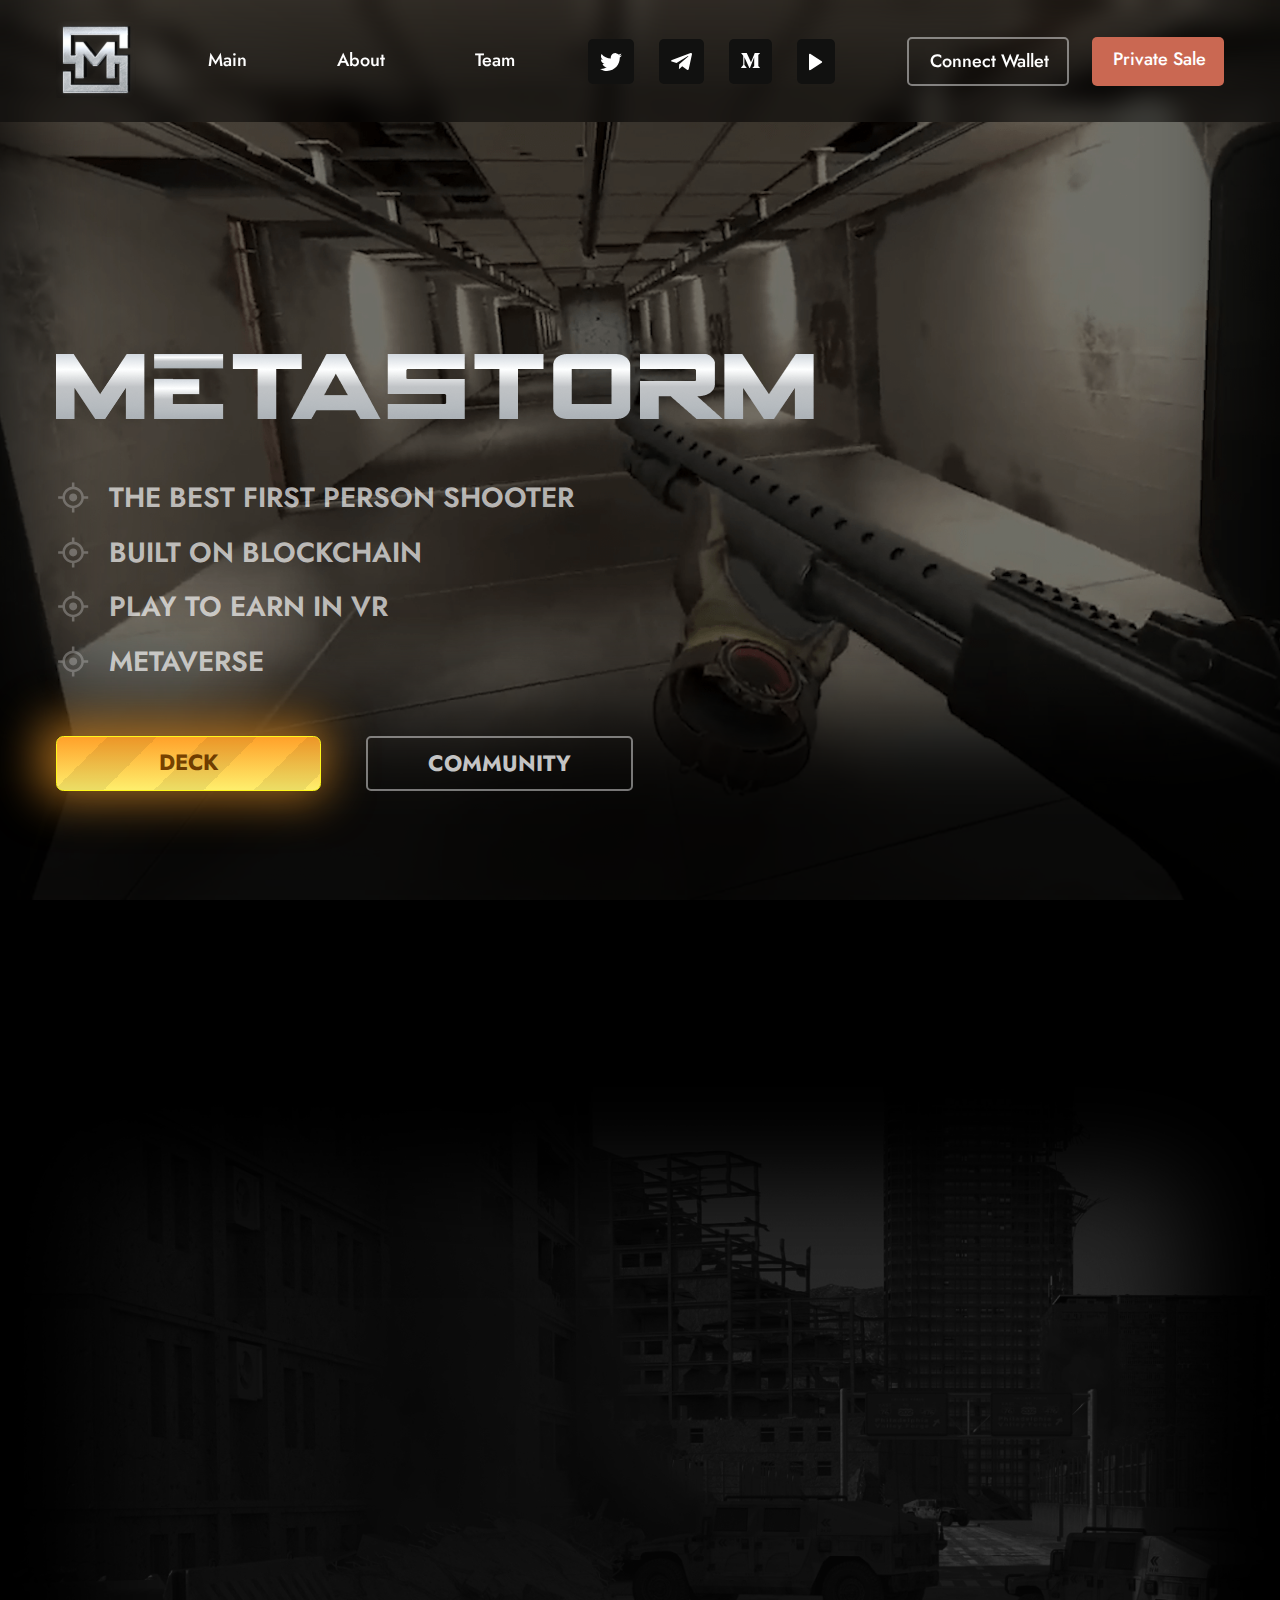
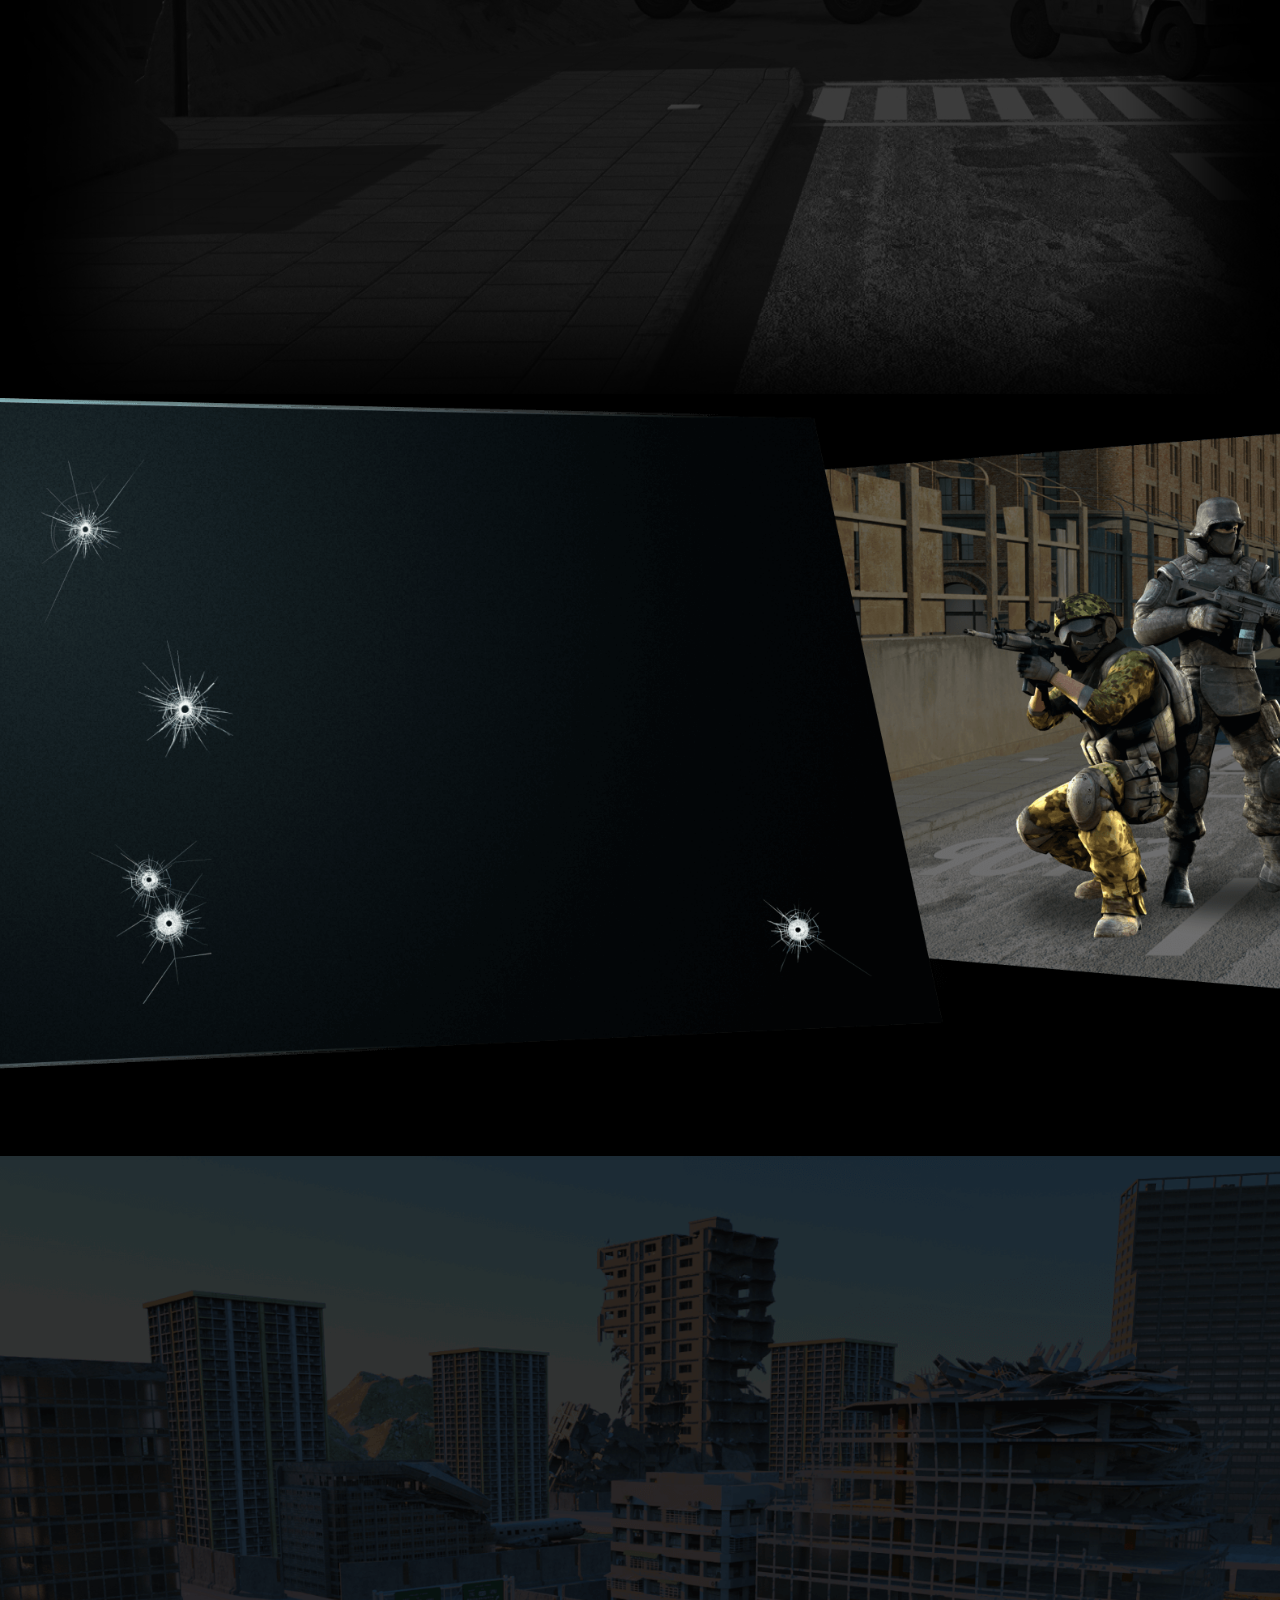
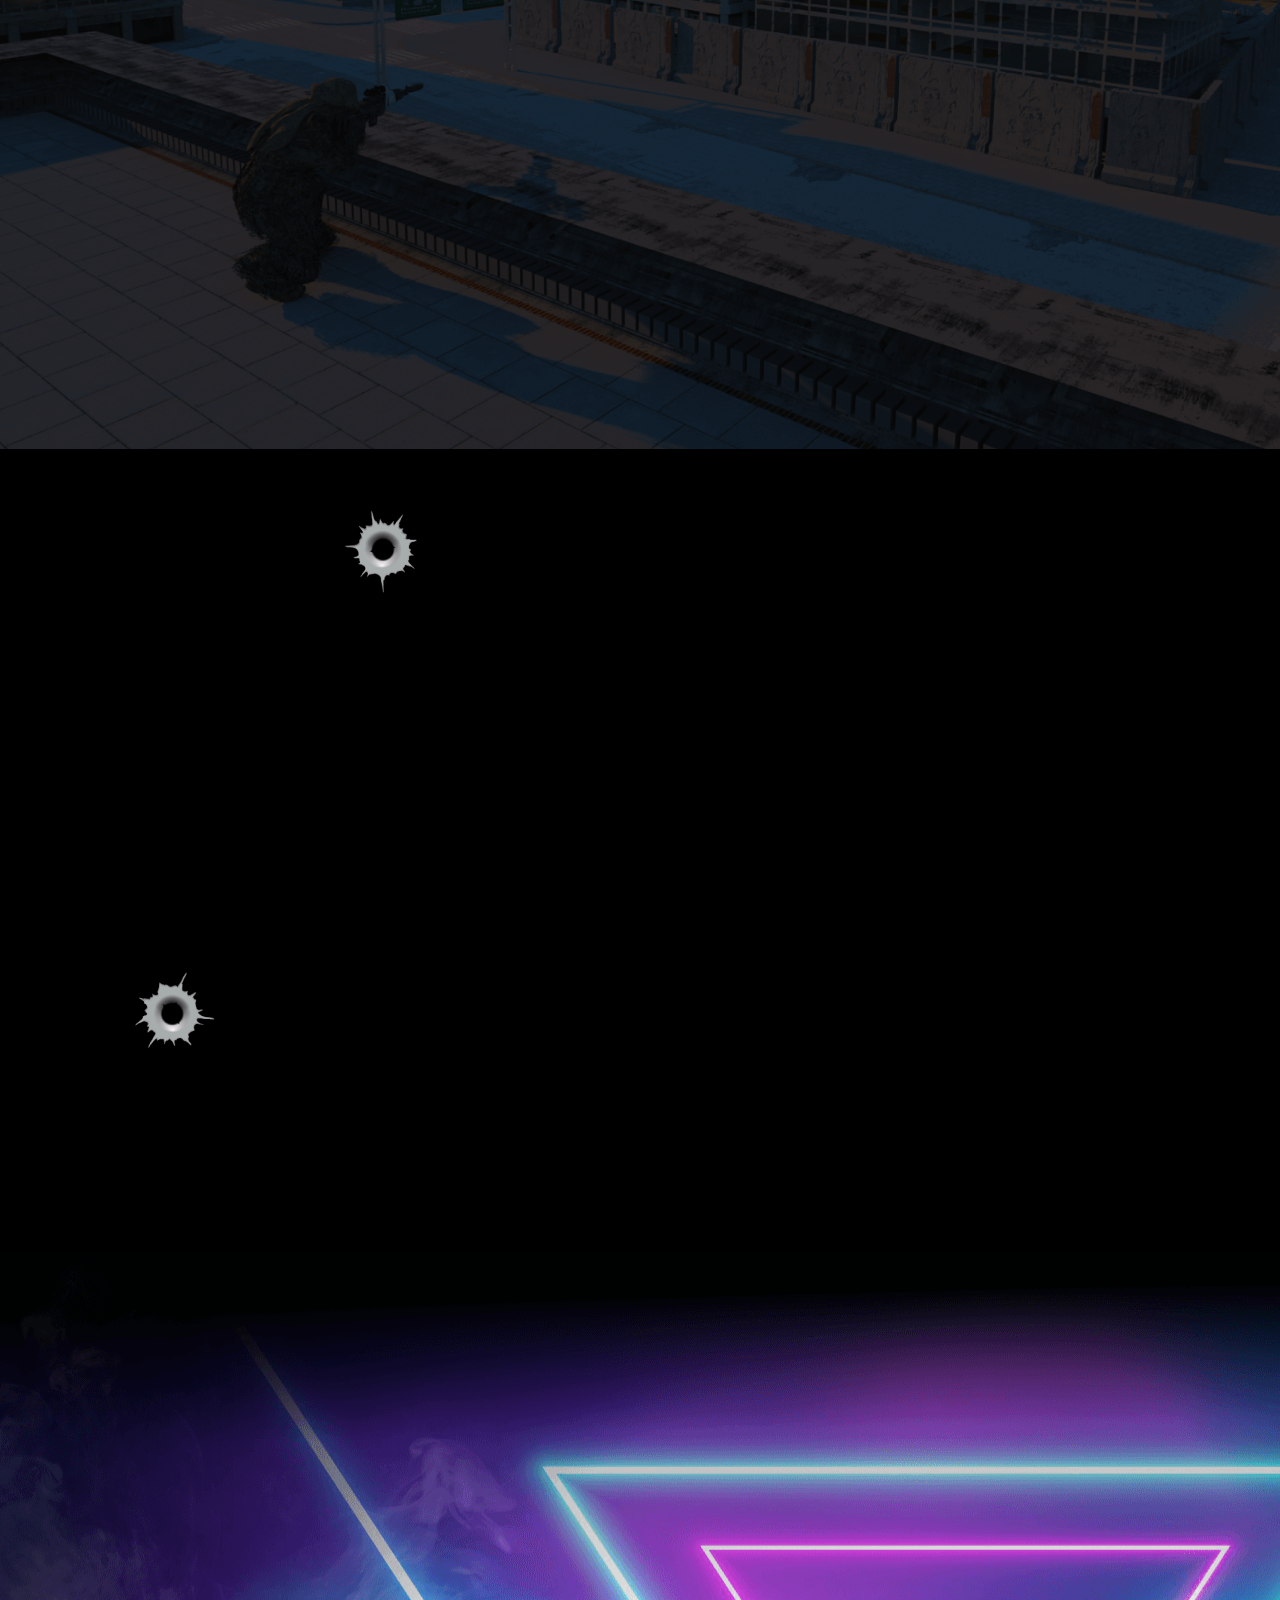
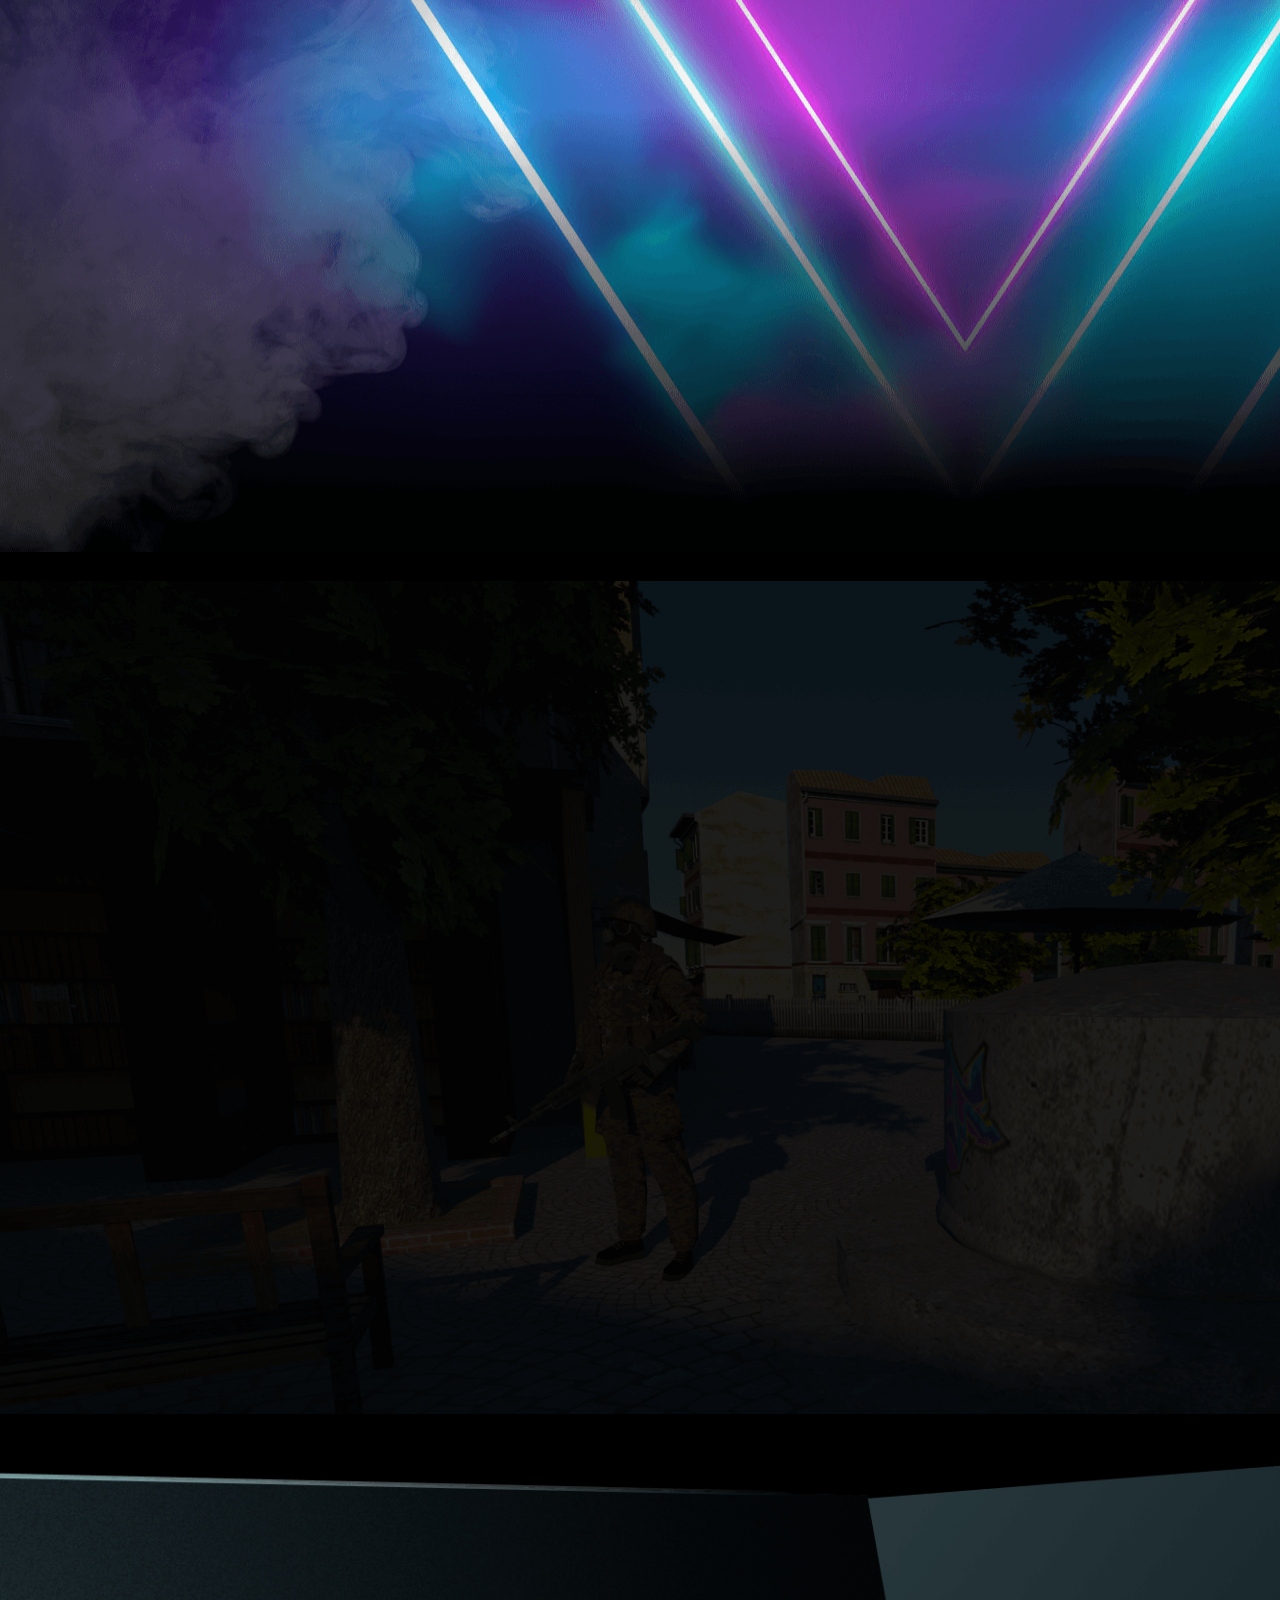
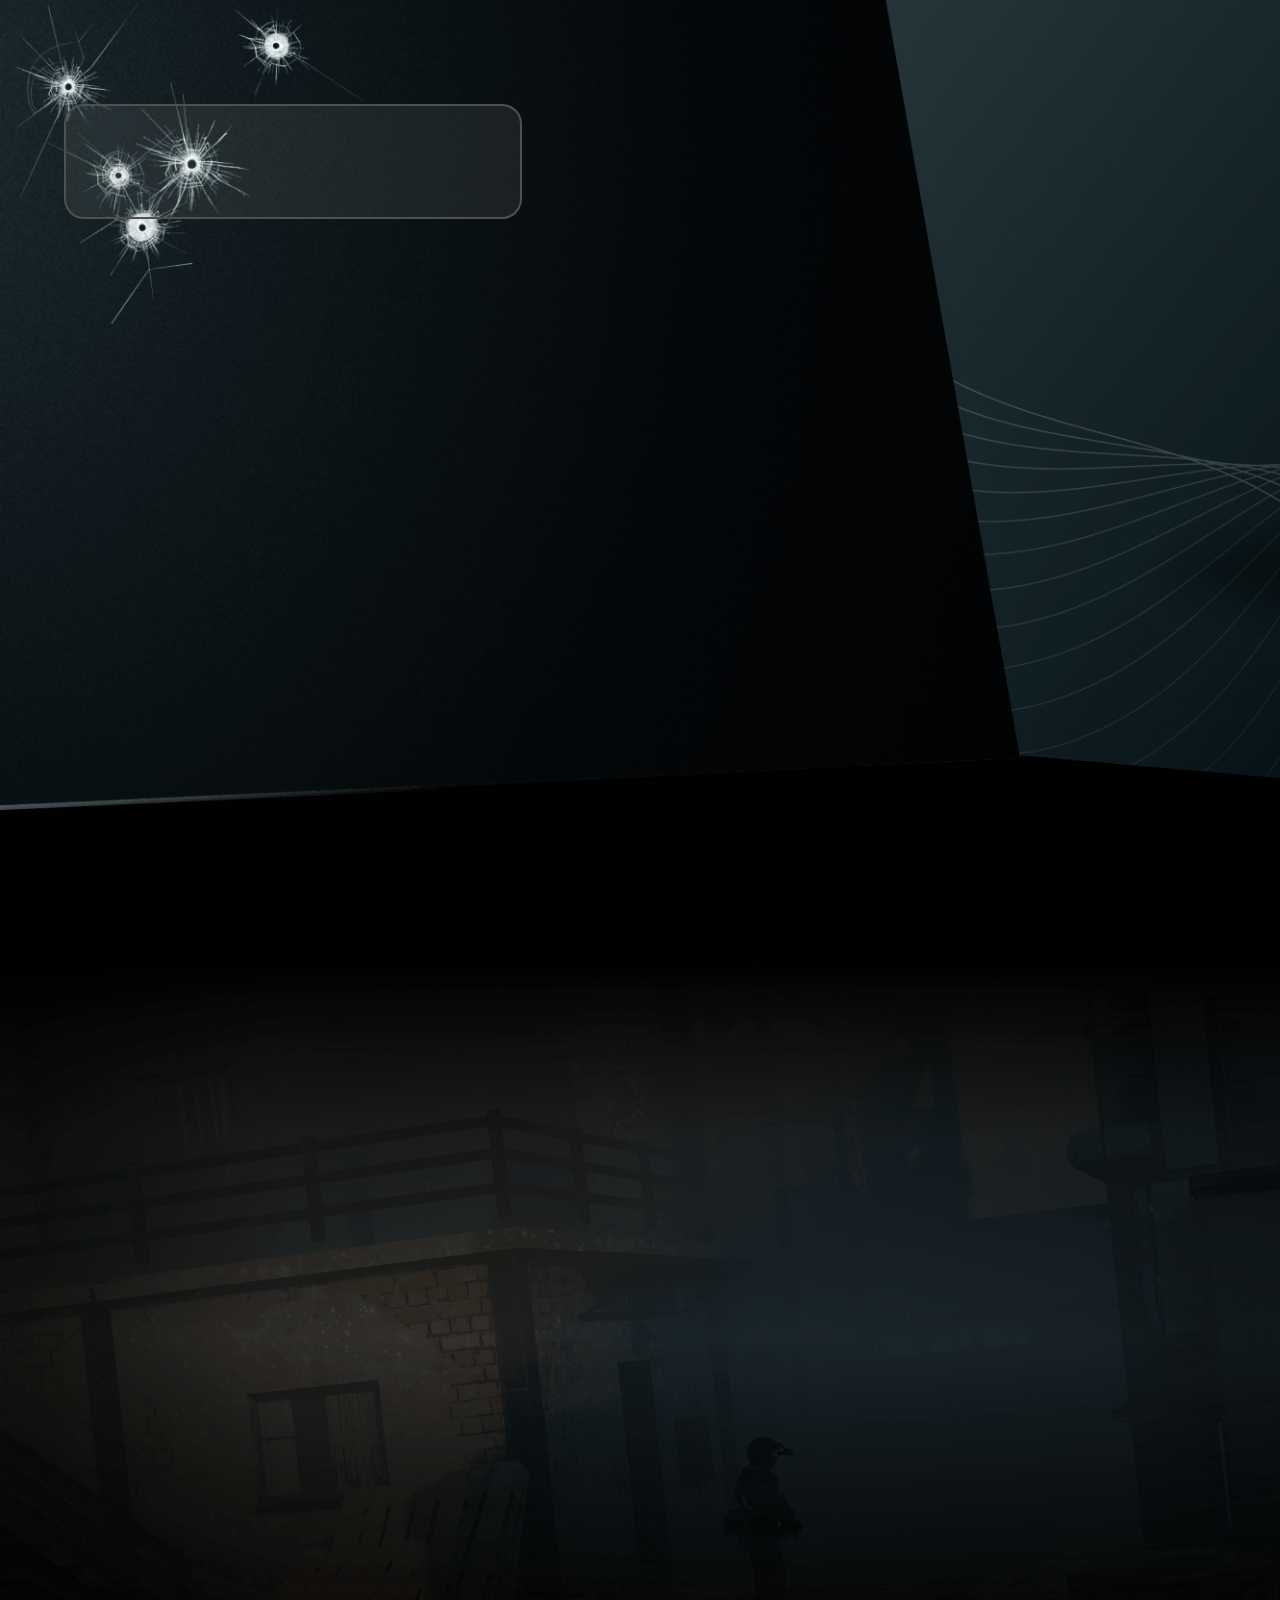
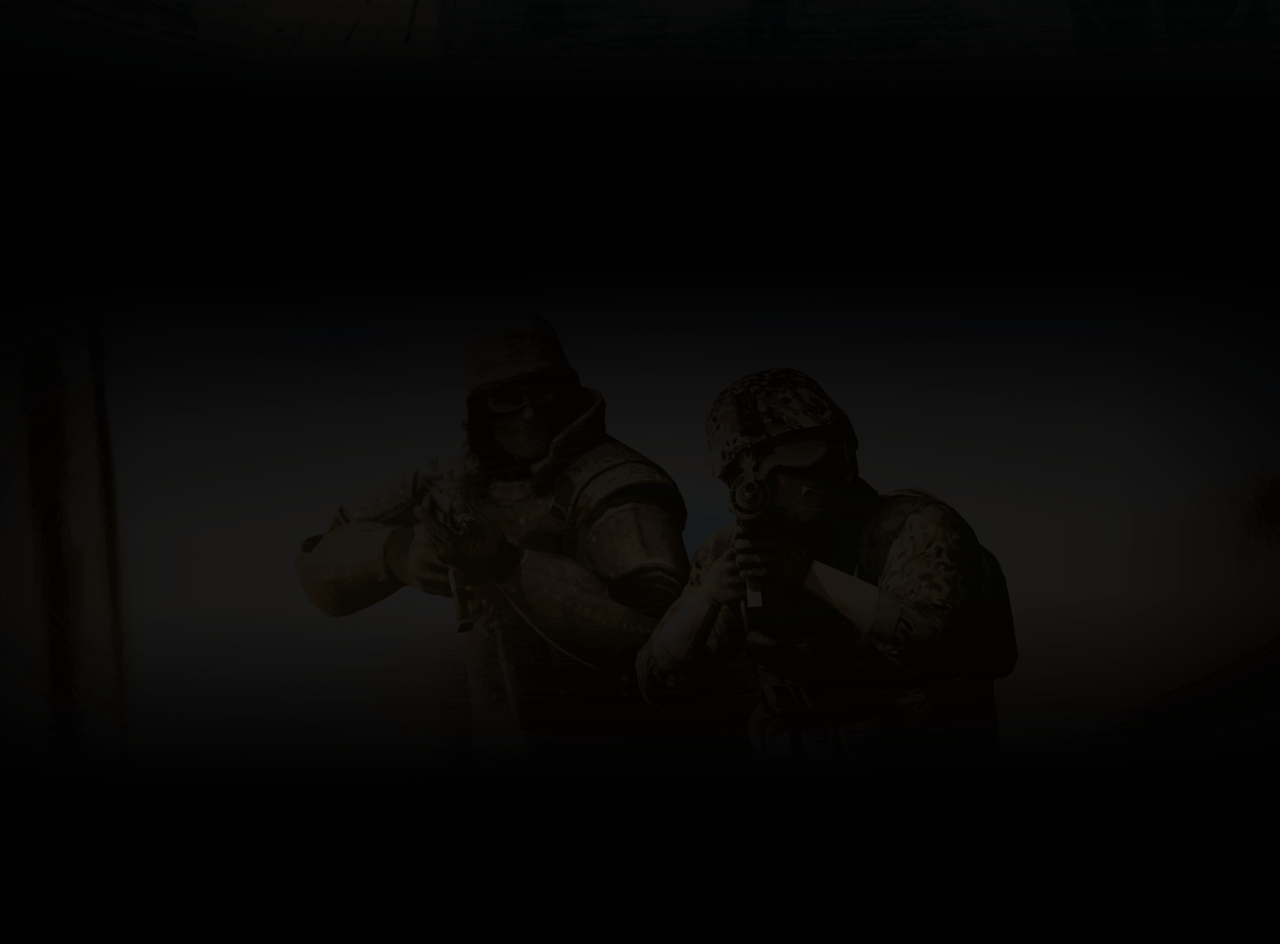
==== commit 32fe32e5: "added animations" ====
--- a/index.html
+++ b/index.html
@@ -28,61 +28,61 @@
             <div class="header_wrapper">
                 <div class="nav_wrapper ">
                     <nav class="container">
-                        <div class="logo">
+                        <div class="logo element-animation">
                             <img src="img/Header/logo.svg" alt="">
                         </div>
-                        <div class="links">
+                        <div class="links element-animation">
                             <a href="#">Main</a>
                             <a href="pages/sale.html">About</a>
                             <a href="pages/team.html">Team</a>
                         </div>
                         <div class="followers">
-                            <div class="followers_item">
+                            <div class="followers_item element-animation">
                                 <img class="hover_hidden" src="img/Header/twitter.svg" alt="">
                                 <img class="hover_block" src="img/Header/twitter_gold.svg" alt="">
                             </div>
-                            <div class="followers_item">
+                            <div class="followers_item element-animation">
                                 <img class="hover_hidden" src="img/Header/telegram.svg" alt="">
                                 <img class="hover_block" src="img/Header/telegram_gold.svg" alt="">
                             </div>
-                            <div class="followers_item">
+                            <div class="followers_item element-animation">
                                 <img class="hover_hidden" src="img/Header/m_icon.svg" alt="">
                                 <img class="hover_block" src="img/Header/m_icon_gold.svg" alt="">
                             </div>
-                            <div class="followers_item">
+                            <div class="followers_item element-animation">
                                 <img class="hover_hidden" src="img/Header/youtube.svg" alt="">
                                 <img class="hover_block" src="img/Header/youtube_gold.svg" alt="">
                             </div>
                         </div>
                         <div class="buttons">
-                            <div class="btn1 btn">Connect Wallet</div>
-                            <div class="btn2 btn">Private Sale</div>
+                            <div class="btn1 btn element-animation">Connect Wallet</div>
+                            <div class="btn2 btn element-animation">Private Sale</div>
                         </div>
                     </nav>
-                    <div class="links_mobile">
+                    <div class="links_mobile element-animation">
                         <a href="#">Main</a>
                         <a href="pages/sale.html">About</a>
                         <a href="pages/team.html">Team</a>
                     </div>
                 </div>
                 <div class="header_info_wrapper container">
-                    <div class="header_info_title">
+                    <div class="header_info_title element-animation">
                         <img src="img/Header/Title.png" alt="">
                     </div>
                     <div class="header_info_list">
                         <ul class="personal_icon">
-                            <li>The Best First Person Shooter</li>
-                            <li>Built on Blockchain</li>
-                            <li>Play to Earn in VR</li>
-                            <li>Metaverse</li>
+                            <li class=" element-animation">The Best First Person Shooter</li>
+                            <li class=" element-animation">Built on Blockchain</li>
+                            <li class=" element-animation">Play to Earn in VR</li>
+                            <li class=" element-animation">Metaverse</li>
                         </ul>
                     </div>
                     <div class="header_info_btns">
-                        <div class="product">
+                        <div class="product element-animation">
                             <div class="product-hover"></div>
                             <div class="prodact_text">Deck</div>
                         </div>
-                        <div class="buttons">
+                        <div class="buttons element-animation">
                             <div class="btn1 btn">Community</div>
                         </div>
                     </div>
@@ -94,20 +94,20 @@
     <section class="first_video">
         <div class="first_video_wrapper container">
             <div class="first_video_title_icons d_flex">
-                <div class="first_video_title_icon_item">
+                <div class="first_video_title_icon_item element-animation ">
                     <img src="img/Second_section/1.png" alt="">
                     <div class="first_video_title_icon_item_title">Play to earn</div>
                 </div>
-                <div class="first_video_title_icon_item">
+                <div class="first_video_title_icon_item element-animation">
                     <img src="img/Second_section/2.png" alt="">
                     <div class="first_video_title_icon_item_title">NFT Trading</div>
                 </div>
-                <div class="first_video_title_icon_item">
+                <div class="first_video_title_icon_item element-animation">
                     <img src="img/Second_section/3.png" alt="">
                     <div class="first_video_title_icon_item_title">Free to play</div>
                 </div>
             </div>
-            <div class="first_video_img">
+            <div class="first_video_img  element-animation">
                 <img width="100%" src="img/Second_section/youtube_img.png" alt="">
             </div>
         </div>
@@ -115,20 +115,23 @@
 
     <section class="third_section ">
         <div class="third_section_wrapper container">
-            <div class="third_section_title">What is</div>
-            <div class="third_section_subtitle">
+            <div class="third_section_title element-animation">What is</div>
+            <div class="third_section_subtitle  element-animation">
                 <img src="img/Third_section/title.png" alt="">
             </div>
             <div class="third_section_text">
-                <p>MetaStorm is a blockchain based RPG VR shooter with a huge collection of modern weapons that players
+                <p class="animation_fromLeft_to_right element-animation">MetaStorm is a blockchain based RPG VR shooter
+                    with a huge collection of modern weapons that players
                     can use to equip, level up, complete missions and earn tokens.
                 </p>
 
-                <p>Each player has the opportunity to build battle cards, collect weapons and even steal unique tokens
+                <p class="animation_fromRight_to_left element-animation">Each player has the opportunity to build battle
+                    cards, collect weapons and even steal unique tokens
                     from other players
                 </p>
 
-                <p>MetaStorm also works as the basis for developing your own FPS project with any ideas. And the reason
+                <p class="animation_fromLeft_to_right element-animation">MetaStorm also works as the basis for
+                    developing your own FPS project with any ideas. And the reason
                     for it is that MetaStorm includes many functions: weapons, projectiles, uniforms, characters,
                     various game modes, etc.</p>
             </div>
@@ -140,13 +143,14 @@
 
     <section class="slider_box">
         <div class="section_info container">
-            <div class="section_title">NFT BOX</div>
-            <div class="section_subtitle">Several types of NFT BOXes will give players various advantages in the game,
+            <div class="section_title element-animation">NFT BOX</div>
+            <div class="section_subtitle animation_fromBottom_to_up  element-animation">Several types of NFT BOXes will
+                give players various advantages in the game,
                 such as exclusive weapons and equipment, the ability to unlock specific skills (such as a missile
                 strike, call for a helicopter, etc.), the ability to open new maps for battles, the ability to move to a
                 new play tier with more strong rivals.</div>
         </div>
-        <div class="slider_box_wrapper container">
+        <div class="slider_box_wrapper container element-animation">
             <div class="slider_box_item">
                 <img src="img/Fourth_Part/Slider_Boxes/1_box.png" alt="">
             </div>
@@ -166,79 +170,79 @@
     </section>
 
     <section class="guns_slider">
-        <div class="section_title">NFT EQUIPMENTS</div>
-
-
-        <div class="container relative_cont">
+        <div class="section_title element-animation">NFT EQUIPMENTS</div>
+
+
+        <div class="container relative_cont element-animation">
             <div style="--swiper-navigation-color: #fff; --swiper-pagination-color: #fff" class="swiper mySwiper2">
                 <div class="swiper-wrapper">
                     <div class="swiper-slide">
-                        <img src="img/Fourth_Part/Slider_Guns/1_gun.png" alt =""/>
-                    </div>
-                    <div class="swiper-slide">
-                        <img src="img/Fourth_Part/2.png" alt =""/>
-                    </div>
-                    <div class="swiper-slide">
-                        <img src="img/Fourth_Part/3.png" alt =""/>
-                    </div>
-                    <div class="swiper-slide">
-                        <img src="img/Fourth_Part/4.png" alt =""/>
-                    </div>
-                    <div class="swiper-slide">
-                        <img src="img/Fourth_Part/5.png" alt =""/>
-                    </div>
-                    <div class="swiper-slide">
-                        <img src="img/Fourth_Part/6.png" alt =""/>
-                    </div>
-                    <div class="swiper-slide">
-                        <img src="img/Fourth_Part/7.png" alt =""/>
-                    </div>
-                    <div class="swiper-slide">
-                        <img src="img/Fourth_Part/8.png" alt =""/>
+                        <img src="img/Fourth_Part/Slider_Guns/1_gun.png" alt="" />
+                    </div>
+                    <div class="swiper-slide">
+                        <img src="img/Fourth_Part/2.png" alt="" />
+                    </div>
+                    <div class="swiper-slide">
+                        <img src="img/Fourth_Part/3.png" alt="" />
+                    </div>
+                    <div class="swiper-slide">
+                        <img src="img/Fourth_Part/4.png" alt="" />
+                    </div>
+                    <div class="swiper-slide">
+                        <img src="img/Fourth_Part/5.png" alt="" />
+                    </div>
+                    <div class="swiper-slide">
+                        <img src="img/Fourth_Part/6.png" alt="" />
+                    </div>
+                    <div class="swiper-slide">
+                        <img src="img/Fourth_Part/7.png" alt="" />
+                    </div>
+                    <div class="swiper-slide">
+                        <img src="img/Fourth_Part/8.png" alt="" />
                     </div>
                     <div class="swiper-slide last_gun_padding">
-                        <img src="img/Fourth_Part/9.png" alt =""/>
-                    </div>
-                </div>
-
-            </div>
-            
-            <div thumbsSlider="" class="swiper mySwiper container">
+                        <img src="img/Fourth_Part/9.png" alt="" />
+                    </div>
+                </div>
+
+            </div>
+
+            <div thumbsSlider="" class="swiper mySwiper container element-animation">
                 <div class="swiper-wrapper">
                     <div class="swiper-slide">
-                        <img src="img/Fourth_Part/Slider_Guns/1_gun.png" alt =""/>
-                    </div>
-                    <div class="swiper-slide">
-                        <img src="img/Fourth_Part/Slider_Guns/2_gun.png" alt =""/>
-                    </div>
-                    <div class="swiper-slide">
-                        <img src="img/Fourth_Part/Slider_Guns/3_gun.png" alt =""/>
-                    </div>
-                    <div class="swiper-slide">
-                        <img src="img/Fourth_Part/Slider_Guns/4_gun.png" alt =""/>
-                    </div>
-                    <div class="swiper-slide">
-                        <img src="img/Fourth_Part/Slider_Guns/5_gun.png" alt =""/>
-                    </div>
-                    <div class="swiper-slide">
-                        <img src="img/Fourth_Part/Slider_Guns/6_gun.png" alt =""/>
-                    </div>
-                    <div class="swiper-slide">
-                        <img src="img/Fourth_Part/Slider_Guns/7_gun.png" alt =""/>
-                    </div>
-                    <div class="swiper-slide">
-                        <img src="img/Fourth_Part/Slider_Guns/8_gun.png" alt =""/>
-                    </div>
-                    <div class="swiper-slide">
-                        <img src="img/Fourth_Part/Slider_Guns/9_gun.png" alt =""/>
-                    </div>
-                </div>
-            </div> 
+                        <img src="img/Fourth_Part/Slider_Guns/1_gun.png" alt="" />
+                    </div>
+                    <div class="swiper-slide">
+                        <img src="img/Fourth_Part/Slider_Guns/2_gun.png" alt="" />
+                    </div>
+                    <div class="swiper-slide">
+                        <img src="img/Fourth_Part/Slider_Guns/3_gun.png" alt="" />
+                    </div>
+                    <div class="swiper-slide">
+                        <img src="img/Fourth_Part/Slider_Guns/4_gun.png" alt="" />
+                    </div>
+                    <div class="swiper-slide">
+                        <img src="img/Fourth_Part/Slider_Guns/5_gun.png" alt="" />
+                    </div>
+                    <div class="swiper-slide">
+                        <img src="img/Fourth_Part/Slider_Guns/6_gun.png" alt="" />
+                    </div>
+                    <div class="swiper-slide">
+                        <img src="img/Fourth_Part/Slider_Guns/7_gun.png" alt="" />
+                    </div>
+                    <div class="swiper-slide">
+                        <img src="img/Fourth_Part/Slider_Guns/8_gun.png" alt="" />
+                    </div>
+                    <div class="swiper-slide">
+                        <img src="img/Fourth_Part/Slider_Guns/9_gun.png" alt="" />
+                    </div>
+                </div>
+            </div>
             <div class="swiper-button-next"></div>
             <div class="swiper-button-prev"></div>
         </div>
- 
-        <div class="slider_gun_wrapper container desktop_none">
+
+        <div class="slider_gun_wrapper container desktop_none ">
             <div class=" slider_gun_item">
                 <img src="img/Fourth_Part/Slider_Guns/1_gun.png" alt="">
             </div>
@@ -273,7 +277,7 @@
     </section>
 
     <div class="mobile_slider_wrapper ">
-        <div class="section_title">NFT EQUIPMENTS</div>
+        <div class="section_title element-animation">NFT EQUIPMENTS</div>
         <div class="mobile_slider">
             <div class="mobile_slider_item">
                 <img class="desktop_none_img" src="img/Fourth_Part/1_mobile.png" alt="">
@@ -309,10 +313,12 @@
     <section class="fifth_section">
         <div class="fifth_section_wrapper container">
             <div class="section_info container">
-                <div class="section_title">Metaverse of MetaStorm</div>
-                <div class="section_subtitle">VR allows a player to become a part of the game world, get used to the role of his/her character and feel and understand the story of the game most deeply.</div>
-            </div>
-            <div class="first_video_img">
+                <div class="section_title element-animation">Metaverse of MetaStorm</div>
+                <div class="section_subtitle animation_fromBottom_to_up  element-animation">VR allows a player to become
+                    a part of the game world, get used to the
+                    role of his/her character and feel and understand the story of the game most deeply.</div>
+            </div>
+            <div class="first_video_img element-animation">
                 <img width="100%" src="img/Fifth_Part/youtube.png" alt="">
             </div>
         </div>
@@ -320,14 +326,17 @@
 
     <section class="sixth_section">
         <div class="sixth_section_wrapper container">
-            <div class="section_title">GAME CONCEPT</div>
+            <div class="section_title element-animation">GAME CONCEPT</div>
 
             <main>
-                <div class="main_item main_item1">
-
-                    <p>The game concept includes several game modes, one of the modes is to create your own map for play to earn tokens. Players can create their own cards and earn tokens when other players visit them.
+                <div class="main_item main_item1 animation_fromLeft_to_right element-animation">
+
+                    <p>The game concept includes several game modes, one of the modes is to create your own map for play
+                        to earn tokens. Players can create their own cards and earn tokens when other players visit
+                        them.
                     </p>
-                    <p class="p_margin-top">Players can create guilds and fight each other in order to steal the lands. Guilds can build their houses, headquarters, etc.</p>
+                    <p class="p_margin-top">Players can create guilds and fight each other in order to steal the lands.
+                        Guilds can build their houses, headquarters, etc.</p>
                     <div class="header_info_btns mob_none">
                         <div class="product">
                             <div class="product-hover"></div>
@@ -338,7 +347,7 @@
                         </div>
                     </div>
                 </div>
-                <div class="main_item main_item2">
+                <div class="main_item main_item2 animation_fromRight_to_left element-animation">
                     <div class="main_item2_item">
                         <h3>MODE PLAY</h3>
                         <ul class="personal_icon personal_icon1">
@@ -373,72 +382,74 @@
         <div class="seventh_section_wrapper container">
 
             <div class="seventh_section_item seventh_section_item1">
-                <div class="seventh_section_item_title">TOKEN MODEL </div>
+                <div class="seventh_section_item_title  element-animation">TOKEN MODEL </div>
 
                 <div class="seventh_section_item_card">
-                    <div class="seventh_section_item_card_logo">
+                    <div class="seventh_section_item_card_logo animation_fromLeft_to_right element-animation">
                         <img width="100%" src="img/Seventh_Part/Vector.png" alt="">
                     </div>
                     <div class="seventh_section_item_card_info">
-                        <div class="seventh_section_item_card_info_title">Token $MEST</div>
-                        <div class="seventh_section_item_card_info_price">Maximum supply = 500,000,000</div>
+                        <div class="seventh_section_item_card_info_title animation_fromLeft_to_right element-animation">
+                            Token $MEST</div>
+                        <div class="seventh_section_item_card_info_price animation_fromLeft_to_right element-animation">
+                            Maximum supply = 500,000,000</div>
                     </div>
                 </div>
 
                 <div class="seventh_section_item_list">
                     <ul>
-                        <div class="li_flex">
+                        <div class="li_flex animation_fromLeft_to_right element-animation">
                             <img src="img/Seventh_Part/Red_star.png" alt="">
                             <li>Used to complete missions with rare drops of NFT tokens.
                             </li>
                         </div>
 
-                        <div class="li_flex">
+                        <div class="li_flex animation_fromLeft_to_right element-animation">
                             <img src="img/Seventh_Part/Red_star.png" alt="">
                             <li>Conducting in-game events
                             </li>
                         </div>
-                        
-                        <div class="li_flex">
+
+                        <div class="li_flex animation_fromLeft_to_right element-animation">
                             <img src="img/Seventh_Part/Red_star.png" alt="">
                             <li>Bet for receiving weekly rewards in the form of $MEST and NFT tokens.
                             </li>
                         </div>
-                        
-                        <div class="li_flex">
+
+                        <div class="li_flex animation_fromLeft_to_right element-animation">
                             <img src="img/Seventh_Part/Red_star.png" alt="">
                             <li>Conducting major tournaments among guilds
                             </li>
                         </div>
-                        
-                        <div class="li_flex">
+
+                        <div class="li_flex animation_fromLeft_to_right element-animation">
                             <img src="img/Seventh_Part/Red_star.png" alt="">
                             <li>Purchase of land in the metaverse or NFT token sets.
                             </li>
                         </div>
-                        
-                        <div class="li_flex">
+
+                        <div class="li_flex animation_fromLeft_to_right element-animation">
                             <img src="img/Seventh_Part/Red_star.png" alt="">
                             <li>Makes it possible to receive rewards for the game to open new cards
                             </li>
                         </div>
-                        
-                        <div class="li_flex">
+
+                        <div class="li_flex animation_fromLeft_to_right element-animation">
                             <img src="img/Seventh_Part/Red_star.png" alt="">
                             <li>Used in different game modes
                             </li>
                         </div>
-                        
-                        <div class="li_flex">
-                            <img src="img/Seventh_Part/Red_star.png" alt="">
-                        <li>Used to buy and upgrade weapons.</li>
+
+                        <div class="li_flex animation_fromLeft_to_right element-animation">
+                            <img src="img/Seventh_Part/Red_star.png" alt="">
+                            <li>Used to buy and upgrade weapons.</li>
 
                         </div>
                     </ul>
                 </div>
             </div>
 
-            <div class="seventh_section_item seventh_section_item2">
+            <div class="seventh_section_item seventh_section_item2 animation_fromRight_to_left element-animation">
                 <img width="100%" src="img/Seventh_Part/big_coin.png" alt="">
             </div>
         </div>
@@ -447,13 +458,18 @@
     <section class="team">
         <div class="team_wrapper container">
             <div class="section_info container">
-                <div class="section_title">Team</div>
-                <div class="section_subtitle">MetaSrorm is a team of over 20 people who have a strong passion for both gaming and blockchain. Most of the team members have over 10 years of experience in the gaming industry, and the team also has a wide experience in the field of virtual development. Blockchain is about to revolutionize the gaming world and the MetaStorm team wants to make the most possible input into this industry.</div>
+                <div class="section_title element-animation">Team</div>
+                <div class="section_subtitle animation_fromBottom_to_up  element-animation">MetaSrorm is a team of over
+                    20 people who have a strong passion for both
+                    gaming and blockchain. Most of the team members have over 10 years of experience in the gaming
+                    industry, and the team also has a wide experience in the field of virtual development. Blockchain is
+                    about to revolutionize the gaming world and the MetaStorm team wants to make the most possible input
+                    into this industry.</div>
             </div>
 
             <div class="team_flex_container">
                 <div class="team_flex_item_contaner team_flex_item_contaner1">
-                    <div class="team_flex_item">
+                    <div class="team_flex_item animation_fromLeft_to_right element-animation">
                         <div class="team_flex_item_img team_flex_item_img1">
                             <img src="img/9_Part/1.png" alt="">
                         </div>
@@ -462,18 +478,20 @@
 
                         </div>
                     </div>
-                    <div class="team_flex_item">
+
+                    <div class="team_flex_item animation_fromLeft_to_right element-animation">
                         <div class="team_flex_item_img item_img_vector item_img_vector2">
                             <img src="img/9_Part/vector.png" alt="">
                         </div>
                         <div class="team_flex_item_img team_flex_item_img2">
                             <img src="img/9_Part/6.png" alt="">
                         </div>
-
-                    </div>
-                </div>
+                    </div>
+
+                </div>
+
                 <div class="team_flex_item_contaner team_flex_item_contaner2">
-                    <div class="team_flex_item">
+                    <div class="team_flex_item animation_fromBottom_to_up  element-animation ">
                         <div class="team_flex_item_img team_flex_item_img3">
                             <img src="img/9_Part/2.png" alt="">
                         </div>
@@ -482,7 +500,7 @@
 
                         </div>
                     </div>
-                    <div class="team_flex_item">
+                    <div class="team_flex_item  animation_fromBottom_to_up  element-animation">
                         <div class="team_flex_item_img item_img_vector item_img_vector4">
                             <img src="img/9_Part/vector.png" alt="">
                         </div>
@@ -493,7 +511,7 @@
                     </div>
                 </div>
                 <div class="team_flex_item_contaner team_flex_item_contaner3">
-                    <div class="team_flex_item">
+                    <div class="team_flex_item animation_fromRight_to_left element-animation">
                         <div class="team_flex_item_img team_flex_item_img5">
                             <img src="img/9_Part/3.png" alt="">
                         </div>
@@ -502,7 +520,7 @@
 
                         </div>
                     </div>
-                    <div class="team_flex_item">
+                    <div class="team_flex_item animation_fromRight_to_left element-animation">
                         <div class="team_flex_item_img item_img_vector item_img_vector6">
                             <img src="img/9_Part/vector.png" alt="">
                         </div>
@@ -513,7 +531,7 @@
                     </div>
                 </div>
             </div>
-            <div class="header_info_btns">
+            <div class="header_info_btns animation_fromBottom_to_up  element-animation">
                 <div class="product">
                     <div class="product-hover"></div>
                     <div class="prodact_text">MEET OUR TEAM</div>
@@ -524,27 +542,27 @@
 
     <section class="partners">
         <div class="partners_wrapper container">
-            <div class="section_title">PARTNERS</div>
+            <div class="section_title element-animation">PARTNERS</div>
             <div class="blocks_wrapper mobile_slider_none">
-                <div class="block_item">
-                    <img src="img/10_part/slider_img_block.png" alt="">
-                </div>
-                <div class="block_item">
-                    <img src="img/10_part/slider_img_block.png" alt="">
-                </div>
-                <div class="block_item">
-                    <img src="img/10_part/slider_img_block.png" alt="">
-                </div>
-                <div class="block_item">
-                    <img src="img/10_part/slider_img_block.png" alt="">
-                </div>
-                <div class="block_item">
-                    <img src="img/10_part/slider_img_block.png" alt="">
-                </div>
-                <div class="block_item">
-                    <img src="img/10_part/slider_img_block.png" alt="">
-                </div>
-                <div class="block_item">
+                <div class=" animation_fromLeft_to_right element-animation block_item">
+                    <img src="img/10_part/slider_img_block.png" alt="">
+                </div>
+                <div class=" animation_fromLeft_to_right element-animation block_item">
+                    <img src="img/10_part/slider_img_block.png" alt="">
+                </div>
+                <div class=" animation_fromLeft_to_right element-animation block_item">
+                    <img src="img/10_part/slider_img_block.png" alt="">
+                </div>
+                <div class=" animation_fromLeft_to_right element-animation block_item">
+                    <img src="img/10_part/slider_img_block.png" alt="">
+                </div>
+                <div class=" animation_fromLeft_to_right element-animation block_item">
+                    <img src="img/10_part/slider_img_block.png" alt="">
+                </div>
+                <div class=" animation_fromLeft_to_right element-animation block_item">
+                    <img src="img/10_part/slider_img_block.png" alt="">
+                </div>
+                <div class=" animation_fromLeft_to_right element-animation block_item">
                     <img src="img/10_part/slider_img_block.png" alt="">
                 </div>
             </div>
@@ -552,62 +570,62 @@
 
             </div> -->
             <div class=" container desktop_slider_none">
-                <div class="block_item">
-                    <img src="img/10_part/slider_img_block.png" alt="">
-                </div>
-                <div class="block_item">
-                    <img src="img/10_part/slider_img_block.png" alt="">
-                </div>
-                <div class="block_item">
-                    <img src="img/10_part/slider_img_block.png" alt="">
-                </div>
-                <div class="block_item">
-                    <img src="img/10_part/slider_img_block.png" alt="">
-                </div>
-                <div class="block_item">
-                    <img src="img/10_part/slider_img_block.png" alt="">
-                </div>
-                <div class="block_item">
-                    <img src="img/10_part/slider_img_block.png" alt="">
-                </div>
-                <div class="block_item">
-                    <img src="img/10_part/slider_img_block.png" alt="">
-                </div>
-            </div>
-        </div>
-
-
-    </section>
-
-<footer>
-    <div class="footer container">
-        <div class="footer_info">
-            © 2021 MetaStorm. All rights reserved
-        </div>
-
-        <div class="followers">
-            <div class="contactus">
-                Contact Us
-            </div>
-            <div class="followers_item">
-                <img class="hover_hidden" src="img/Header/twitter.svg" alt="">
-                <img class="hover_block" src="img/Header/twitter_gold.svg" alt="">
-            </div>
-            <div class="followers_item">
-                <img class="hover_hidden" src="img/Header/telegram.svg" alt="">
-                <img class="hover_block" src="img/Header/telegram_gold.svg" alt="">
-            </div>
-            <div class="followers_item">
-                <img class="hover_hidden" src="img/Header/m_icon.svg" alt="">
-                <img class="hover_block" src="img/Header/m_icon_gold.svg" alt="">
-            </div>
-            <div class="followers_item">
-                <img class="hover_hidden" src="img/Header/youtube.svg" alt="">
-                <img class="hover_block" src="img/Header/youtube_gold.svg" alt="">
-            </div>
-        </div>
-    </div>
-</footer>
+                <div class=" animation_fromLeft_to_right element-animation block_item">
+                    <img src="img/10_part/slider_img_block.png" alt="">
+                </div>
+                <div class=" animation_fromLeft_to_right element-animation block_item">
+                    <img src="img/10_part/slider_img_block.png" alt="">
+                </div>
+                <div class=" animation_fromLeft_to_right element-animation block_item">
+                    <img src="img/10_part/slider_img_block.png" alt="">
+                </div>
+                <div class=" animation_fromLeft_to_right element-animation block_item">
+                    <img src="img/10_part/slider_img_block.png" alt="">
+                </div>
+                <div class=" animation_fromLeft_to_right element-animation block_item">
+                    <img src="img/10_part/slider_img_block.png" alt="">
+                </div>
+                <div class=" animation_fromLeft_to_right element-animation block_item">
+                    <img src="img/10_part/slider_img_block.png" alt="">
+                </div>
+                <div class=" animation_fromLeft_to_right element-animation block_item">
+                    <img src="img/10_part/slider_img_block.png" alt="">
+                </div>
+            </div>
+        </div>
+
+
+    </section>
+
+    <footer>
+        <div class="footer container">
+            <div class="footer_info element-animation">
+                © 2021 MetaStorm. All rights reserved
+            </div>
+
+            <div class="followers">
+                <div class="contactus element-animation">
+                    Contact Us
+                </div>
+                <div class="followers_item element-animation">
+                    <img class="hover_hidden" src="img/Header/twitter.svg" alt="">
+                    <img class="hover_block" src="img/Header/twitter_gold.svg" alt="">
+                </div>
+                <div class="followers_item element-animation">
+                    <img class="hover_hidden" src="img/Header/telegram.svg" alt="">
+                    <img class="hover_block" src="img/Header/telegram_gold.svg" alt="">
+                </div>
+                <div class="followers_item element-animation">
+                    <img class="hover_hidden" src="img/Header/m_icon.svg" alt="">
+                    <img class="hover_block" src="img/Header/m_icon_gold.svg" alt="">
+                </div>
+                <div class="followers_item element-animation">
+                    <img class="hover_hidden" src="img/Header/youtube.svg" alt="">
+                    <img class="hover_block" src="img/Header/youtube_gold.svg" alt="">
+                </div>
+            </div>
+        </div>
+    </footer>
 
 
 
--- a/css/main.css
+++ b/css/main.css
@@ -1415,9 +1415,6 @@
   }
 }
 @media (min-width: 320px) and (max-width: 575.98px) {
-  .private_sale_body {
-    background: rgba(0, 0, 0, 0.95) !important;
-  }
   .services_items {
     -ms-flex-wrap: wrap;
         flex-wrap: wrap;
@@ -1443,6 +1440,9 @@
     height: 588px;
     max-width: 450px !important;
   }
+  .planshet_visible {
+    display: none !important;
+  }
 }
 @media (min-width: 576px) and (max-width: 767.98px) {
   .services_items {
@@ -1467,6 +1467,9 @@
     height: 588px;
     max-width: 450px !important;
   }
+  .desktop_team_wrapper {
+    display: none !important;
+  }
 }
 @media (min-width: 768px) and (max-width: 991.98px) {
   .services_items {
@@ -1511,6 +1514,21 @@
 @media (max-width: 1199.98px) {
   .services_items {
     gap: 80px !important;
+  }
+}
+@media (min-width: 1200px) and (max-width: 1399.98px) {
+  .planshet_visible {
+    display: none !important;
+  }
+}
+@media (min-width: 768px) and (max-width: 1199.98px) {
+  .desktop_team_wrapper {
+    display: none;
+  }
+}
+@media (min-width: 1400px) {
+  .planshet_visible {
+    display: none !important;
   }
 }
 html,
@@ -1663,6 +1681,60 @@
   background: rgb(140, 137, 137);
   border-radius: 20px;
 }
+body::-webkit-scrollbar-button {
+  display: none;
+}
+
+@media (min-height: 800px) and (min-width: 992px) {
+  .element-animation {
+    opacity: 0;
+    -webkit-transform: scale(0.9);
+            transform: scale(0.9);
+  }
+  .element-show {
+    opacity: 1;
+    -webkit-transition: 0.5s;
+    transition: 0.5s;
+    -webkit-transform: scale(1);
+            transform: scale(1);
+  }
+  .animation_fromLeft_to_right.element-animation {
+    -webkit-transform: translate(-100%, 0);
+            transform: translate(-100%, 0);
+  }
+  .animation_fromLeft_to_right.element-show {
+    -webkit-transform: translate(0, 0) !important;
+            transform: translate(0, 0) !important;
+    -webkit-transition: 1s !important;
+    transition: 1s !important;
+  }
+  .animation_fromRight_to_left.element-animation {
+    -webkit-transform: translate(100%, 0);
+            transform: translate(100%, 0);
+  }
+  .animation_fromRight_to_left.element-show {
+    -webkit-transform: translate(0, 0) !important;
+            transform: translate(0, 0) !important;
+    -webkit-transition: 1s !important;
+    transition: 1s !important;
+  }
+  .animation_fromBottom_to_up.element-animation {
+    -webkit-transform: translate(0, 100%);
+            transform: translate(0, 100%);
+  }
+  .animation_fromBottom_to_up.element-show {
+    -webkit-transform: translate(0, 0) !important;
+            transform: translate(0, 0) !important;
+    -webkit-transition: 1s !important;
+    transition: 1s !important;
+  }
+}
+.sixth_section,
+.seventh_section,
+.team,
+.full_team {
+  overflow: hidden;
+}
 
 .container {
   width: 100%;
@@ -1965,8 +2037,8 @@
   font-size: 30px;
   line-height: 196.5%;
   text-transform: uppercase;
-  background: -webkit-gradient(linear, left top, left bottom, from(#FFA12A), to(#FEEF6D)), rgba(255, 255, 255, 0.68);
-  background: linear-gradient(180deg, #FFA12A 0%, #FEEF6D 100%), rgba(255, 255, 255, 0.68);
+  background: -webkit-gradient(linear, left top, left bottom, from(#ffa12a), to(#feef6d)), rgba(255, 255, 255, 0.68);
+  background: linear-gradient(180deg, #ffa12a 0%, #feef6d 100%), rgba(255, 255, 255, 0.68);
   -webkit-background-clip: text;
   -webkit-text-fill-color: transparent;
   background-clip: text;
@@ -1993,8 +2065,8 @@
   font-weight: 600;
   font-size: 43px;
   line-height: 62px;
-  background: -webkit-gradient(linear, left top, left bottom, from(#D2D8DE), color-stop(23.96%, #FEFFFF), color-stop(50.52%, #C0C3C6), color-stop(79.69%, #B6BBBF), color-stop(98.44%, #ACB2B7));
-  background: linear-gradient(180deg, #D2D8DE 0%, #FEFFFF 23.96%, #C0C3C6 50.52%, #B6BBBF 79.69%, #ACB2B7 98.44%);
+  background: -webkit-gradient(linear, left top, left bottom, from(#d2d8de), color-stop(23.96%, #feffff), color-stop(50.52%, #c0c3c6), color-stop(79.69%, #b6bbbf), color-stop(98.44%, #acb2b7));
+  background: linear-gradient(180deg, #d2d8de 0%, #feffff 23.96%, #c0c3c6 50.52%, #b6bbbf 79.69%, #acb2b7 98.44%);
   -webkit-background-clip: text;
   -webkit-text-fill-color: transparent;
   background-clip: text;
@@ -2008,7 +2080,7 @@
   font-weight: 400;
   font-size: 18px;
   line-height: 26px;
-  color: #FFFFFF;
+  color: #ffffff;
   margin-bottom: 25px;
 }
 
@@ -2039,8 +2111,8 @@
   font-size: 43px;
   line-height: 62px;
   text-align: center;
-  background: -webkit-gradient(linear, left top, left bottom, from(#D2D8DE), color-stop(23.96%, #FEFFFF), color-stop(50.52%, #C0C3C6), color-stop(79.69%, #B6BBBF), color-stop(98.44%, #ACB2B7));
-  background: linear-gradient(180deg, #D2D8DE 0%, #FEFFFF 23.96%, #C0C3C6 50.52%, #B6BBBF 79.69%, #ACB2B7 98.44%);
+  background: -webkit-gradient(linear, left top, left bottom, from(#d2d8de), color-stop(23.96%, #feffff), color-stop(50.52%, #c0c3c6), color-stop(79.69%, #b6bbbf), color-stop(98.44%, #acb2b7));
+  background: linear-gradient(180deg, #d2d8de 0%, #feffff 23.96%, #c0c3c6 50.52%, #b6bbbf 79.69%, #acb2b7 98.44%);
   -webkit-background-clip: text;
   -webkit-text-fill-color: transparent;
   background-clip: text;
@@ -2052,17 +2124,17 @@
   font-size: 18px;
   line-height: 26px;
   text-align: center;
-  color: #FFFFFF;
+  color: #ffffff;
   margin: 27px auto 51px;
 }
 
 .slick-dots li {
   border-radius: 50%;
-  background: #C4C4C4;
+  background: #c4c4c4;
 }
 .slick-dots .slick-active {
-  background: -webkit-gradient(linear, left top, left bottom, from(#FFA12A), to(#FEEF6D)), #FEFE40 !important;
-  background: linear-gradient(180deg, #FFA12A 0%, #FEEF6D 100%), #FEFE40 !important;
+  background: -webkit-gradient(linear, left top, left bottom, from(#ffa12a), to(#feef6d)), #fefe40 !important;
+  background: linear-gradient(180deg, #ffa12a 0%, #feef6d 100%), #fefe40 !important;
 }
 
 .slick-dots li.slick-active button:before {
@@ -2096,7 +2168,8 @@
   content: "";
 }
 
-.slick-prev:before, .slick-next:before {
+.slick-prev:before,
+.slick-next:before {
   color: white;
   opacity: 1;
 }
@@ -2140,7 +2213,8 @@
   background-position: center;
 }
 
-.slick-prev, .slick-next {
+.slick-prev,
+.slick-next {
   -webkit-transition: 0.25s;
   transition: 0.25s;
   width: 27px;
@@ -2216,7 +2290,7 @@
 
 .mySwiper .swiper-slide-thumb-active {
   opacity: 1;
-  border: 3px solid #6625D6;
+  border: 3px solid #6625d6;
   -webkit-box-shadow: 0px 4px 40px rgba(80, 31, 164, 0.13), 0px 4px 4px rgba(0, 0, 0, 0.59);
           box-shadow: 0px 4px 40px rgba(80, 31, 164, 0.13), 0px 4px 4px rgba(0, 0, 0, 0.59);
   border-radius: 10px;
@@ -2282,11 +2356,13 @@
   content: url(../img/Fourth_Part/rigth_arrow_white.svg);
 }
 
-.swiper-button-prev, .swiper-button-next {
+.swiper-button-prev,
+.swiper-button-next {
   -webkit-transition: 0.25s;
   transition: 0.25s;
 }
-.swiper-button-prev:hover, .swiper-button-next:hover {
+.swiper-button-prev:hover,
+.swiper-button-next:hover {
   opacity: 0.5;
 }
 
@@ -2316,7 +2392,8 @@
   display: none;
 }
 
-.mobile_slider_wrapper, .guns_slider {
+.mobile_slider_wrapper,
+.guns_slider {
   padding: 75px 0 195px;
 }
 
@@ -2337,7 +2414,7 @@
   font-weight: 400;
   font-size: 18px;
   line-height: 26px;
-  color: #FFFFFF;
+  color: #ffffff;
 }
 .sixth_section .p_margin-top {
   margin-top: 25px;
@@ -2365,12 +2442,12 @@
   font-weight: 700;
   font-size: 22.2603px;
   line-height: 32px;
-  color: #FFFFFF;
+  color: #ffffff;
   -webkit-box-pack: center;
       -ms-flex-pack: center;
           justify-content: center;
-  background: -webkit-gradient(linear, left top, left bottom, color-stop(-90.77%, #5B2B30), color-stop(12.11%, #6B3935), color-stop(97.02%, #A25B48));
-  background: linear-gradient(180deg, #5B2B30 -90.77%, #6B3935 12.11%, #A25B48 97.02%);
+  background: -webkit-gradient(linear, left top, left bottom, color-stop(-90.77%, #5b2b30), color-stop(12.11%, #6b3935), color-stop(97.02%, #a25b48));
+  background: linear-gradient(180deg, #5b2b30 -90.77%, #6b3935 12.11%, #a25b48 97.02%);
   border-radius: 5.49533px 5.49533px 0px 0px;
   padding: 17px 0;
   text-shadow: 0px 1.83178px 0px rgba(152, 97, 86, 0.35);
@@ -2457,8 +2534,8 @@
   font-size: 43px;
   line-height: 62px;
   text-transform: uppercase;
-  background: -webkit-gradient(linear, left top, left bottom, from(#D2D8DE), color-stop(23.96%, #FEFFFF), color-stop(50.52%, #C0C3C6), color-stop(79.69%, #B6BBBF), color-stop(98.44%, #ACB2B7));
-  background: linear-gradient(180deg, #D2D8DE 0%, #FEFFFF 23.96%, #C0C3C6 50.52%, #B6BBBF 79.69%, #ACB2B7 98.44%);
+  background: -webkit-gradient(linear, left top, left bottom, from(#d2d8de), color-stop(23.96%, #feffff), color-stop(50.52%, #c0c3c6), color-stop(79.69%, #b6bbbf), color-stop(98.44%, #acb2b7));
+  background: linear-gradient(180deg, #d2d8de 0%, #feffff 23.96%, #c0c3c6 50.52%, #b6bbbf 79.69%, #acb2b7 98.44%);
   -webkit-background-clip: text;
   -webkit-text-fill-color: transparent;
   background-clip: text;
@@ -2482,8 +2559,8 @@
   font-weight: 600;
   font-size: 24px;
   line-height: 35px;
-  background: -webkit-gradient(linear, left top, left bottom, from(#FFA12A), to(#FEEF6D)), #FFFFFF;
-  background: linear-gradient(180deg, #FFA12A 0%, #FEEF6D 100%), #FFFFFF;
+  background: -webkit-gradient(linear, left top, left bottom, from(#ffa12a), to(#feef6d)), #ffffff;
+  background: linear-gradient(180deg, #ffa12a 0%, #feef6d 100%), #ffffff;
   -webkit-background-clip: text;
   -webkit-text-fill-color: transparent;
   background-clip: text;
@@ -2494,7 +2571,7 @@
   font-weight: 400;
   font-size: 18px;
   line-height: 26px;
-  color: #FFFFFF;
+  color: #ffffff;
 }
 
 .seventh_section_item_list ul {
@@ -2504,7 +2581,7 @@
   font-weight: 400;
   font-size: 18px;
   line-height: 26px;
-  color: #FFFFFF;
+  color: #ffffff;
   list-style: none;
 }
 .seventh_section_item_list .li_flex {
@@ -2605,12 +2682,13 @@
   margin-top: 71px;
 }
 
-.footer_info, .contactus {
+.footer_info,
+.contactus {
   font-weight: 400;
   font-size: 18px;
   line-height: 26px;
   text-align: center;
-  color: #FFFFFF;
+  color: #ffffff;
 }
 
 .footer {
@@ -2664,7 +2742,7 @@
   font-weight: 500;
   font-size: 22px;
   line-height: 32px;
-  color: #FFFFFF;
+  color: #ffffff;
   display: -webkit-box;
   display: -ms-flexbox;
   display: flex;
@@ -2736,8 +2814,8 @@
           transform: rotate(180deg);
 }
 .arrow_to_right:hover {
-  background: -webkit-gradient(linear, left top, left bottom, from(#5B2B30), color-stop(57.29%, #6B3935), color-stop(98.44%, #A25B48)), rgba(196, 196, 196, 0.18);
-  background: linear-gradient(180deg, #5B2B30 0%, #6B3935 57.29%, #A25B48 98.44%), rgba(196, 196, 196, 0.18);
+  background: -webkit-gradient(linear, left top, left bottom, from(#5b2b30), color-stop(57.29%, #6b3935), color-stop(98.44%, #a25b48)), rgba(196, 196, 196, 0.18);
+  background: linear-gradient(180deg, #5b2b30 0%, #6b3935 57.29%, #a25b48 98.44%), rgba(196, 196, 196, 0.18);
 }
 .arrow_to_right:hover::after {
   content: "";
@@ -2767,8 +2845,8 @@
   z-index: 12;
 }
 .arrow_to_left:hover {
-  background: -webkit-gradient(linear, left top, left bottom, from(#5B2B30), color-stop(57.29%, #6B3935), color-stop(98.44%, #A25B48)), rgba(196, 196, 196, 0.18);
-  background: linear-gradient(180deg, #5B2B30 0%, #6B3935 57.29%, #A25B48 98.44%), rgba(196, 196, 196, 0.18);
+  background: -webkit-gradient(linear, left top, left bottom, from(#5b2b30), color-stop(57.29%, #6b3935), color-stop(98.44%, #a25b48)), rgba(196, 196, 196, 0.18);
+  background: linear-gradient(180deg, #5b2b30 0%, #6b3935 57.29%, #a25b48 98.44%), rgba(196, 196, 196, 0.18);
 }
 .arrow_to_left:hover::after {
   content: "";
@@ -2795,7 +2873,7 @@
   padding: 0 15px;
 }
 
-.private_sale_body {
+.body_background_container {
   background: url(../img/Page_Private_Sale/background.png);
   background-repeat: no-repeat !important;
   background-size: cover !important;
@@ -2826,13 +2904,13 @@
   width: 139.02px;
   height: 76px;
   text-align: center;
-  background: #FF592C;
-  border: 2px solid #DBDBDB;
+  background: #ff592c;
+  border: 2px solid #dbdbdb;
   border-radius: 4px;
   font-weight: 400;
   font-size: 57.5156px;
   line-height: 76px;
-  color: #FFFFFF;
+  color: #ffffff;
   -webkit-box-flex: 0;
       -ms-flex: none;
           flex: none;
@@ -2848,7 +2926,7 @@
   font-size: 16px;
   line-height: 23px;
   text-align: center;
-  color: #FFFFFF;
+  color: #ffffff;
   margin-top: 15px;
   -webkit-box-flex: 0;
       -ms-flex: none;
@@ -2862,7 +2940,7 @@
 
 .timer_wrapper {
   background: rgba(0, 0, 0, 0.48);
-  border: 3px solid #FF592C;
+  border: 3px solid #ff592c;
   -webkit-box-shadow: 0px 4px 40px rgba(255, 61, 22, 0.3), 0px 4px 4px rgba(0, 0, 0, 0.59);
           box-shadow: 0px 4px 40px rgba(255, 61, 22, 0.3), 0px 4px 4px rgba(0, 0, 0, 0.59);
   border-radius: 25px;
@@ -2887,8 +2965,8 @@
   font-size: 38px;
   line-height: 55px;
   text-transform: uppercase;
-  background: -webkit-gradient(linear, left top, left bottom, from(#D2D8DE), color-stop(23.96%, #FEFFFF), color-stop(50.52%, #C0C3C6), color-stop(79.69%, #B6BBBF), color-stop(98.44%, #ACB2B7));
-  background: linear-gradient(180deg, #D2D8DE 0%, #FEFFFF 23.96%, #C0C3C6 50.52%, #B6BBBF 79.69%, #ACB2B7 98.44%);
+  background: -webkit-gradient(linear, left top, left bottom, from(#d2d8de), color-stop(23.96%, #feffff), color-stop(50.52%, #c0c3c6), color-stop(79.69%, #b6bbbf), color-stop(98.44%, #acb2b7));
+  background: linear-gradient(180deg, #d2d8de 0%, #feffff 23.96%, #c0c3c6 50.52%, #b6bbbf 79.69%, #acb2b7 98.44%);
   -webkit-background-clip: text;
   -webkit-text-fill-color: transparent;
   background-clip: text;
@@ -2900,8 +2978,8 @@
   font-size: 20px;
   line-height: 29px;
   text-transform: uppercase;
-  background: -webkit-gradient(linear, left top, left bottom, from(#D2D8DE), color-stop(23.96%, #FEFFFF), color-stop(50.52%, #C0C3C6), color-stop(79.69%, #B6BBBF), color-stop(98.44%, #ACB2B7));
-  background: linear-gradient(180deg, #D2D8DE 0%, #FEFFFF 23.96%, #C0C3C6 50.52%, #B6BBBF 79.69%, #ACB2B7 98.44%);
+  background: -webkit-gradient(linear, left top, left bottom, from(#d2d8de), color-stop(23.96%, #feffff), color-stop(50.52%, #c0c3c6), color-stop(79.69%, #b6bbbf), color-stop(98.44%, #acb2b7));
+  background: linear-gradient(180deg, #d2d8de 0%, #feffff 23.96%, #c0c3c6 50.52%, #b6bbbf 79.69%, #acb2b7 98.44%);
   -webkit-background-clip: text;
   -webkit-text-fill-color: transparent;
   background-clip: text;
@@ -2940,7 +3018,7 @@
   -webkit-backdrop-filter: blur(15px);
           backdrop-filter: blur(15px);
   border-radius: 25px;
-  border: 3px solid #F0F1F1;
+  border: 3px solid #f0f1f1;
   text-align: left;
   min-width: 370px;
   height: -webkit-fit-content;
@@ -2949,11 +3027,11 @@
 }
 
 .services_item_red {
-  border: 3px solid #6625D6;
+  border: 3px solid #6625d6;
 }
 
 .services_item_gold {
-  border: 3px solid #FFFF3F;
+  border: 3px solid #ffff3f;
 }
 
 .services_item_container {
@@ -2973,8 +3051,8 @@
   font-size: 32px;
   line-height: 46px;
   text-transform: uppercase;
-  background: -webkit-gradient(linear, left top, left bottom, from(#D2D8DE), color-stop(23.96%, #FEFFFF), color-stop(50.52%, #C0C3C6), color-stop(79.69%, #B6BBBF), color-stop(98.44%, #ACB2B7));
-  background: linear-gradient(180deg, #D2D8DE 0%, #FEFFFF 23.96%, #C0C3C6 50.52%, #B6BBBF 79.69%, #ACB2B7 98.44%);
+  background: -webkit-gradient(linear, left top, left bottom, from(#d2d8de), color-stop(23.96%, #feffff), color-stop(50.52%, #c0c3c6), color-stop(79.69%, #b6bbbf), color-stop(98.44%, #acb2b7));
+  background: linear-gradient(180deg, #d2d8de 0%, #feffff 23.96%, #c0c3c6 50.52%, #b6bbbf 79.69%, #acb2b7 98.44%);
   -webkit-background-clip: text;
   -webkit-text-fill-color: transparent;
   background-clip: text;
@@ -2986,7 +3064,7 @@
   font-size: 16px;
   line-height: 23px;
   text-align: center;
-  color: #FFFFFF;
+  color: #ffffff;
 }
 
 .services_item_services {
@@ -3022,7 +3100,7 @@
   font-size: 16px;
   line-height: 23px;
   text-align: center;
-  color: #FFFFFF;
+  color: #ffffff;
 }
 
 .services_item_services_item_price_sum {
@@ -3037,7 +3115,7 @@
   font-size: 16px;
   line-height: 23px;
   text-align: center;
-  color: #FFFFFF;
+  color: #ffffff;
 }
 
 .services_item_price_title {
@@ -3046,8 +3124,8 @@
   line-height: 26px;
   text-align: center;
   text-transform: uppercase;
-  background: -webkit-gradient(linear, left top, left bottom, from(#FFA12A), to(#FEEF6D)), -webkit-gradient(linear, left top, left bottom, from(#D2D8DE), color-stop(23.96%, #FEFFFF), color-stop(50.52%, #C0C3C6), color-stop(79.69%, #B6BBBF), color-stop(98.44%, #ACB2B7));
-  background: linear-gradient(180deg, #FFA12A 0%, #FEEF6D 100%), linear-gradient(180deg, #D2D8DE 0%, #FEFFFF 23.96%, #C0C3C6 50.52%, #B6BBBF 79.69%, #ACB2B7 98.44%);
+  background: -webkit-gradient(linear, left top, left bottom, from(#ffa12a), to(#feef6d)), -webkit-gradient(linear, left top, left bottom, from(#d2d8de), color-stop(23.96%, #feffff), color-stop(50.52%, #c0c3c6), color-stop(79.69%, #b6bbbf), color-stop(98.44%, #acb2b7));
+  background: linear-gradient(180deg, #ffa12a 0%, #feef6d 100%), linear-gradient(180deg, #d2d8de 0%, #feffff 23.96%, #c0c3c6 50.52%, #b6bbbf 79.69%, #acb2b7 98.44%);
   -webkit-background-clip: text;
   -webkit-text-fill-color: transparent;
   background-clip: text;
@@ -3072,7 +3150,7 @@
   font-weight: 500;
   font-size: 14px;
   line-height: 20px;
-  color: #FFFFFF;
+  color: #ffffff;
   text-align: left;
 }
 
